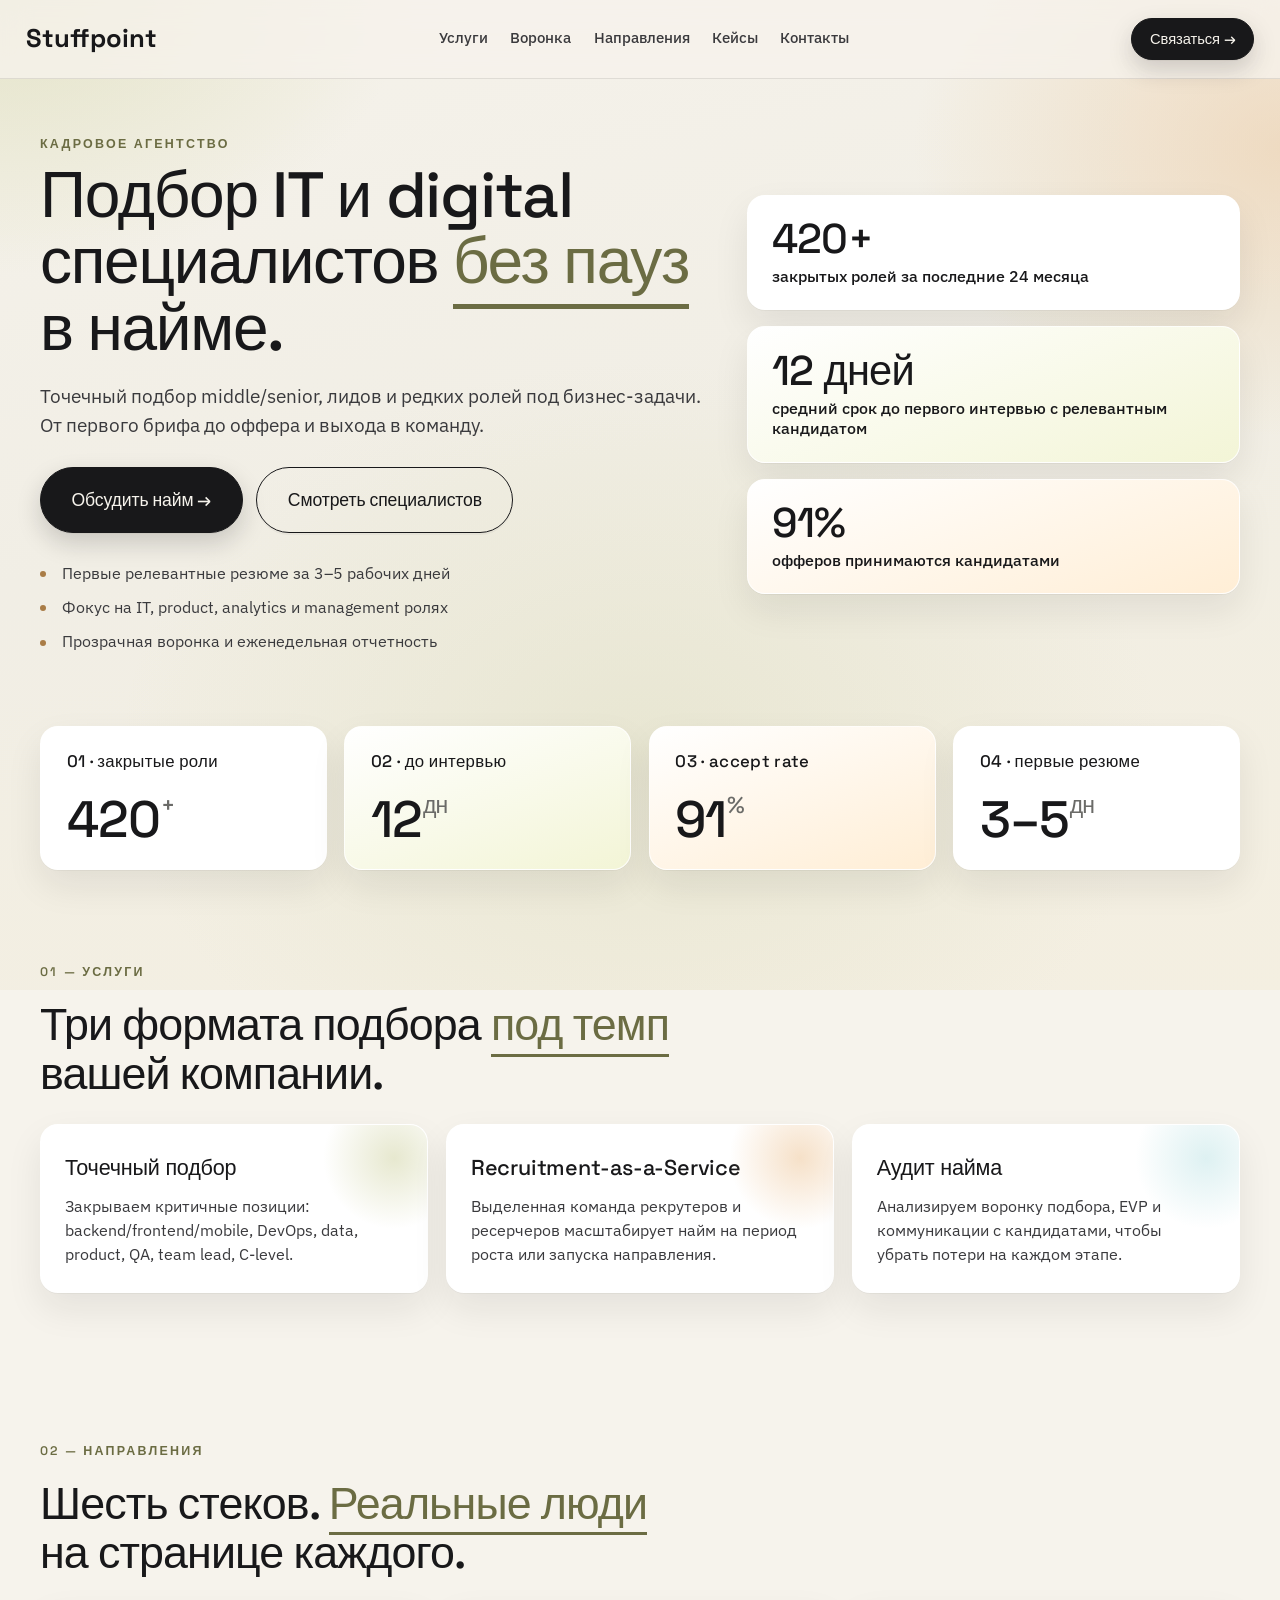
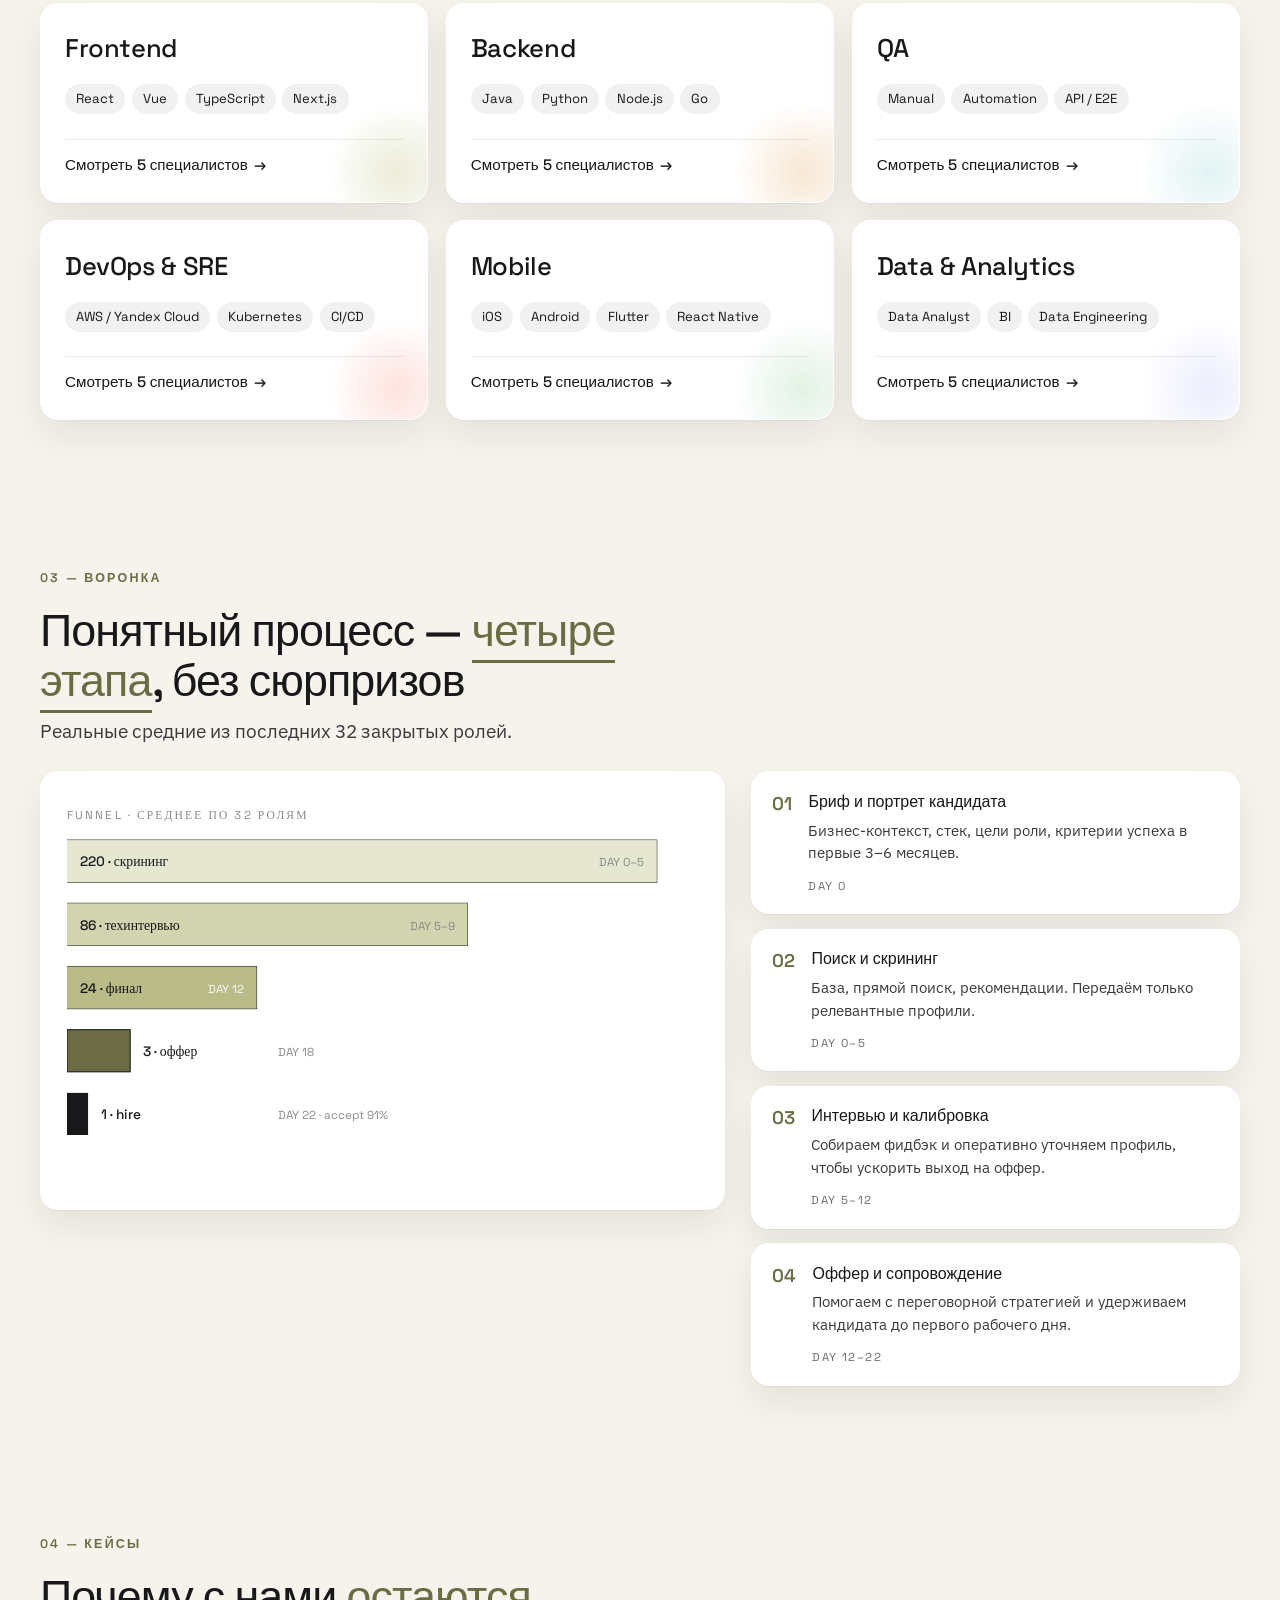
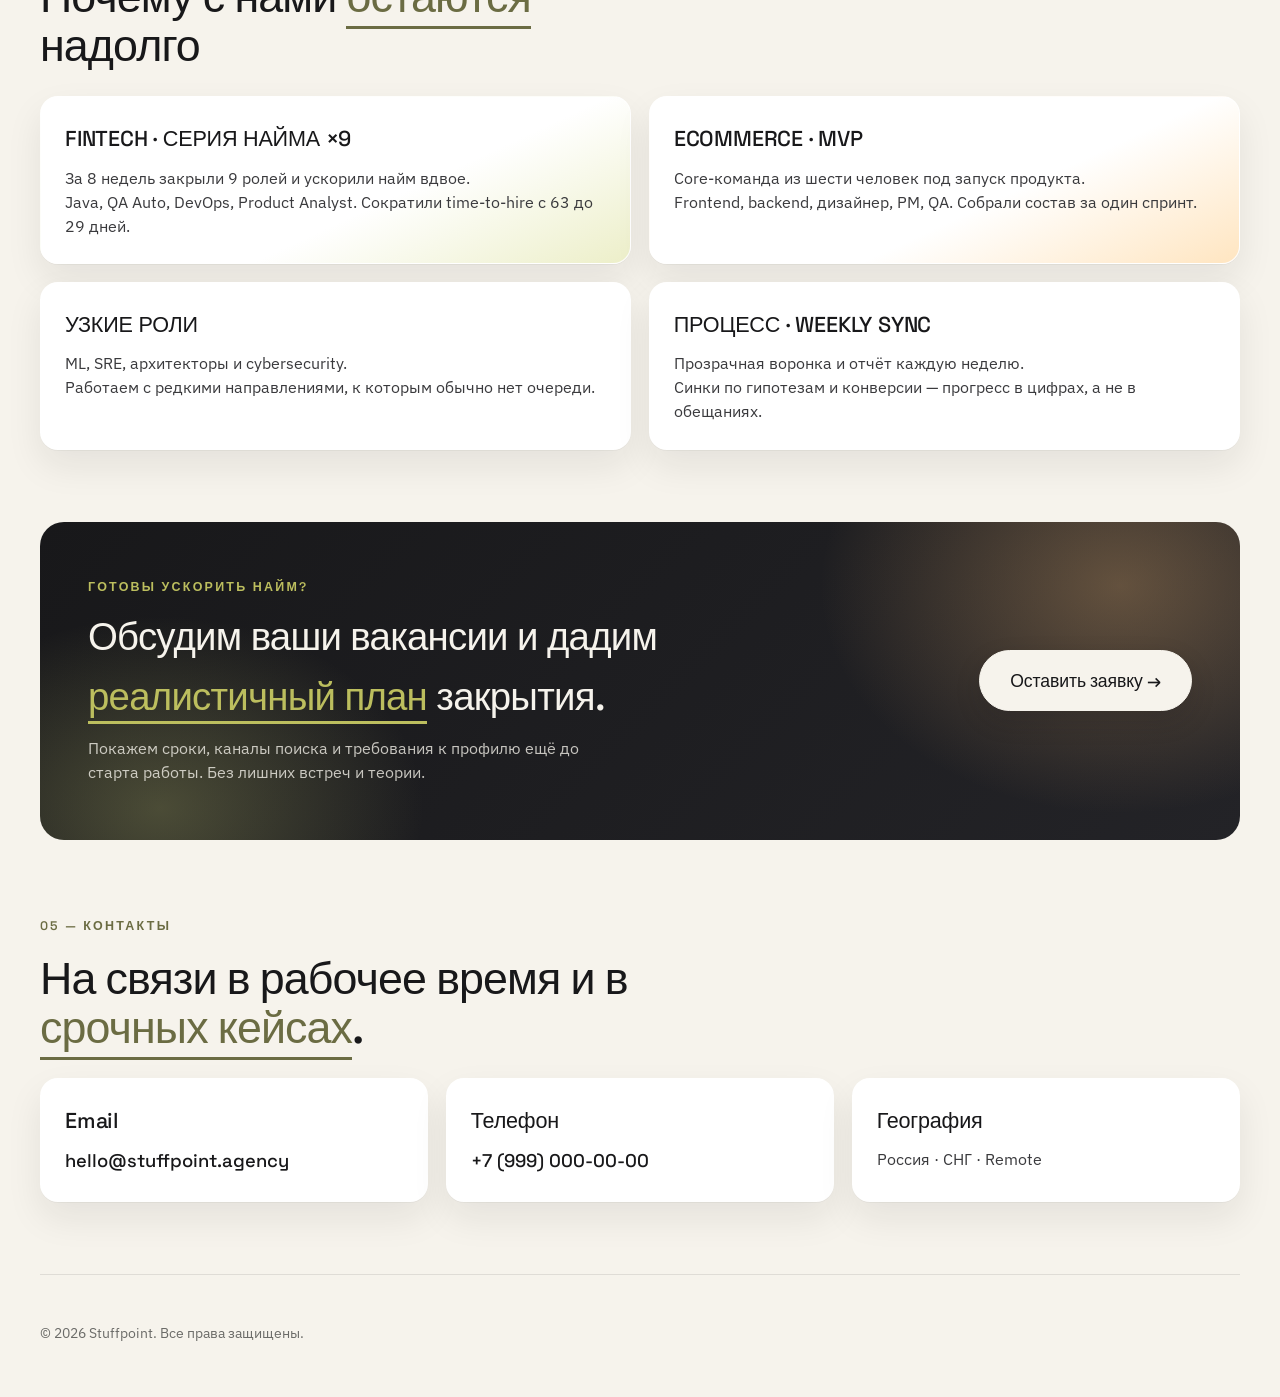
==== index.html @ 34258a46 "Enlarge topbar brand and remove section eyebrow subtitles" ====
<!doctype html>
<html lang="ru">
  <head>
    <meta charset="UTF-8" />
    <meta name="viewport" content="width=device-width, initial-scale=1" />
    <title>Stuffpoint — Подбор IT и digital специалистов без пауз в найме</title>
    <meta
      name="description"
      content="Stuffpoint помогает закрывать IT и digital вакансии без пауз: точечный подбор, recruitment-as-a-service и аудит найма."
    />
    <link rel="preconnect" href="https://fonts.googleapis.com" />
    <link rel="preconnect" href="https://fonts.gstatic.com" crossorigin />
    <link
      href="https://fonts.googleapis.com/css2?family=Space+Grotesk:wght@400;500;700&family=IBM+Plex+Sans:wght@400;500;600&display=swap"
      rel="stylesheet"
    />
    <link rel="stylesheet" href="landing.css" />
  </head>
  <body>
    <div class="bg-layer" aria-hidden="true"></div>

    <header class="topbar">
      <a class="brand" href="#hero">Stuffpoint</a>
      <nav class="topnav" aria-label="Основная навигация">
        <a href="#services">Услуги</a>
        <a href="#process">Воронка</a>
        <a href="#tracks">Направления</a>
        <a href="#proof">Кейсы</a>
        <a href="#contacts">Контакты</a>
      </nav>
      <button class="btn btn-small" type="button" data-open-modal>Связаться →</button>
    </header>

    <main>
      <section id="hero" class="hero section">
        <div class="hero-copy reveal">
          <p class="eyebrow">Кадровое агентство</p>
          <h1>Подбор IT и digital специалистов <span class="hl">без пауз</span> в найме.</h1>
          <p class="lead">
            Точечный подбор middle/senior, лидов и редких ролей под бизнес-задачи. От
            первого брифа до оффера и выхода в команду.
          </p>
          <div class="hero-actions">
            <button class="btn" type="button" data-open-modal>Обсудить найм →</button>
            <a class="btn btn-ghost" href="#tracks">Смотреть специалистов</a>
          </div>
          <ul class="hero-points" role="list">
            <li>Первые релевантные резюме за 3–5 рабочих дней</li>
            <li>Фокус на IT, product, analytics и management ролях</li>
            <li>Прозрачная воронка и еженедельная отчетность</li>
          </ul>
        </div>
        <div class="hero-metrics reveal">
          <article>
            <h2>420+</h2>
            <p>закрытых ролей за последние 24 месяца</p>
          </article>
          <article>
            <h2>12 дней</h2>
            <p>средний срок до первого интервью с релевантным кандидатом</p>
          </article>
          <article>
            <h2>91%</h2>
            <p>офферов принимаются кандидатами</p>
          </article>
        </div>
      </section>

      <section class="kpis">
        <div class="kpi-grid">
          <div class="kpi reveal">
            <span class="label">01 · закрытые роли</span>
            <span class="v">420<sup>+</sup></span>
          </div>
          <div class="kpi reveal">
            <span class="label">02 · до интервью</span>
            <span class="v">12<sup>дн</sup></span>
          </div>
          <div class="kpi reveal">
            <span class="label">03 · accept rate</span>
            <span class="v">91<sup>%</sup></span>
          </div>
          <div class="kpi reveal">
            <span class="label">04 · первые резюме</span>
            <span class="v">3–5<sup>дн</sup></span>
          </div>
        </div>
      </section>

      <section id="services" class="section">
        <div class="section-head reveal">
          <span class="id">01 — Услуги</span>
          <h2>Три формата подбора <span class="hl">под темп</span> вашей компании.</h2>
        </div>
        <div class="grid cards-3">
          <article class="card reveal">
            <h3>Точечный подбор</h3>
            <p>
              Закрываем критичные позиции: backend/frontend/mobile, DevOps, data, product, QA, team
              lead, C-level.
            </p>
          </article>
          <article class="card reveal">
            <h3>Recruitment-as-a-Service</h3>
            <p>
              Выделенная команда рекрутеров и ресерчеров масштабирует найм на период роста или запуска
              направления.
            </p>
          </article>
          <article class="card reveal">
            <h3>Аудит найма</h3>
            <p>
              Анализируем воронку подбора, EVP и коммуникации с кандидатами, чтобы убрать потери на
              каждом этапе.
            </p>
          </article>
        </div>
      </section>

      <section id="tracks" class="section">
        <div class="section-head reveal">
          <span class="id">02 — Направления</span>
          <h2>Шесть стеков. <span class="hl">Реальные люди</span> на странице каждого.</h2>
        </div>
        <div class="specialty-grid">
          <article class="specialty-card reveal">
            <h3>Frontend</h3>
            <ul>
              <li>React</li>
              <li>Vue</li>
              <li>TypeScript</li>
              <li>Next.js</li>
            </ul>
            <a href="specialists/frontend.html">Смотреть 5 специалистов</a>
          </article>
          <article class="specialty-card reveal">
            <h3>Backend</h3>
            <ul>
              <li>Java</li>
              <li>Python</li>
              <li>Node.js</li>
              <li>Go</li>
            </ul>
            <a href="specialists/backend.html">Смотреть 5 специалистов</a>
          </article>
          <article class="specialty-card reveal">
            <h3>QA</h3>
            <ul>
              <li>Manual</li>
              <li>Automation</li>
              <li>API / E2E</li>
            </ul>
            <a href="specialists/qa.html">Смотреть 5 специалистов</a>
          </article>
          <article class="specialty-card reveal">
            <h3>DevOps & SRE</h3>
            <ul>
              <li>AWS / Yandex Cloud</li>
              <li>Kubernetes</li>
              <li>CI/CD</li>
            </ul>
            <a href="specialists/devops.html">Смотреть 5 специалистов</a>
          </article>
          <article class="specialty-card reveal">
            <h3>Mobile</h3>
            <ul>
              <li>iOS</li>
              <li>Android</li>
              <li>Flutter</li>
              <li>React Native</li>
            </ul>
            <a href="specialists/mobile.html">Смотреть 5 специалистов</a>
          </article>
          <article class="specialty-card reveal">
            <h3>Data & Analytics</h3>
            <ul>
              <li>Data Analyst</li>
              <li>BI</li>
              <li>Data Engineering</li>
            </ul>
            <a href="specialists/analytics.html">Смотреть 5 специалистов</a>
          </article>
        </div>
      </section>

      <section id="process" class="section">
        <div class="section-head reveal">
          <span class="id">03 — Воронка</span>
          <h2>Понятный процесс — <span class="hl">четыре этапа</span>, без сюрпризов</h2>
          <p class="lead" style="margin-top:0.7rem;">Реальные средние из последних 32 закрытых ролей.</p>
        </div>

        <div class="funnel-block">
          <div class="funnel-svg-wrap">
            <svg viewBox="0 0 600 360" xmlns="http://www.w3.org/2000/svg" style="width:100%;height:auto;font-family:Space Grotesk;">
              <g>
                <rect x="0" y="40" width="560" height="40" fill="none" stroke="#18181a" stroke-width="1"/>
                <rect x="0" y="40" width="560" height="40" fill="oklch(0.92 0.03 110)"/>
                <text x="12" y="65" font-size="13" font-weight="500" fill="#18181a">220 · скрининг</text>
                <text x="548" y="65" font-size="11" text-anchor="end" fill="#8a8a87">DAY 0–5</text>

                <rect x="0" y="100" width="380" height="40" fill="none" stroke="#18181a" stroke-width="1"/>
                <rect x="0" y="100" width="380" height="40" fill="oklch(0.86 0.05 110)"/>
                <text x="12" y="125" font-size="13" font-weight="500" fill="#18181a">86 · техинтервью</text>
                <text x="368" y="125" font-size="11" text-anchor="end" fill="#8a8a87">DAY 5–9</text>

                <rect x="0" y="160" width="180" height="40" fill="none" stroke="#18181a" stroke-width="1"/>
                <rect x="0" y="160" width="180" height="40" fill="oklch(0.78 0.07 110)"/>
                <text x="12" y="185" font-size="13" font-weight="500" fill="#18181a">24 · финал</text>
                <text x="168" y="185" font-size="11" text-anchor="end" fill="#fafaf7">DAY 12</text>

                <rect x="0" y="220" width="60" height="40" fill="oklch(0.52 0.06 110)" stroke="#18181a" stroke-width="1"/>
                <text x="72" y="245" font-size="13" font-weight="500" fill="#18181a">3 · оффер</text>
                <text x="200" y="245" font-size="11" fill="#8a8a87">DAY 18</text>

                <rect x="0" y="280" width="20" height="40" fill="#18181a"/>
                <text x="32" y="305" font-size="13" font-weight="500" fill="#18181a">1 · hire</text>
                <text x="200" y="305" font-size="11" fill="#8a8a87">DAY 22 · accept 91%</text>
              </g>
              <text x="0" y="20" font-size="11" letter-spacing="2" fill="#8a8a87">FUNNEL · СРЕДНЕЕ ПО 32 РОЛЯМ</text>
            </svg>
          </div>

          <div class="funnel-side">
            <ol>
              <li>
                <span class="num">01</span>
                <div>
                  <h4>Бриф и портрет кандидата</h4>
                  <p>Бизнес-контекст, стек, цели роли, критерии успеха в первые 3–6 месяцев.</p>
                  <span class="day">Day 0</span>
                </div>
              </li>
              <li>
                <span class="num">02</span>
                <div>
                  <h4>Поиск и скрининг</h4>
                  <p>База, прямой поиск, рекомендации. Передаём только релевантные профили.</p>
                  <span class="day">Day 0–5</span>
                </div>
              </li>
              <li>
                <span class="num">03</span>
                <div>
                  <h4>Интервью и калибровка</h4>
                  <p>Собираем фидбэк и оперативно уточняем профиль, чтобы ускорить выход на оффер.</p>
                  <span class="day">Day 5–12</span>
                </div>
              </li>
              <li>
                <span class="num">04</span>
                <div>
                  <h4>Оффер и сопровождение</h4>
                  <p>Помогаем с переговорной стратегией и удерживаем кандидата до первого рабочего дня.</p>
                  <span class="day">Day 12–22</span>
                </div>
              </li>
            </ol>
          </div>
        </div>
      </section>

      <section id="proof" class="section">
        <div class="section-head reveal">
          <span class="id">04 — Кейсы</span>
          <h2>Почему с нами <span class="hl">остаются</span> надолго</h2>
        </div>
        <div class="grid cards-2">
          <article class="card card-accent reveal">
            <h3>FINTECH · СЕРИЯ НАЙМА ×9</h3>
            <p>
              За 8 недель закрыли 9 ролей и ускорили найм вдвое.
            </p>
            <p>Java, QA Auto, DevOps, Product Analyst. Сократили time-to-hire с 63 до 29 дней.</p>
          </article>
          <article class="card card-accent reveal">
            <h3>ECOMMERCE · MVP</h3>
            <p>
              Core-команда из шести человек под запуск продукта.
            </p>
            <p>Frontend, backend, дизайнер, PM, QA. Собрали состав за один спринт.</p>
          </article>
          <article class="card reveal">
            <h3>УЗКИЕ РОЛИ</h3>
            <p>ML, SRE, архитекторы и cybersecurity.</p>
            <p>Работаем с редкими направлениями, к которым обычно нет очереди.</p>
          </article>
          <article class="card reveal">
            <h3>ПРОЦЕСС · WEEKLY SYNC</h3>
            <p>Прозрачная воронка и отчёт каждую неделю.</p>
            <p>Синки по гипотезам и конверсии — прогресс в цифрах, а не в обещаниях.</p>
          </article>
        </div>
      </section>

      <section class="section section-cta reveal">
        <div>
          <p class="eyebrow">Готовы ускорить найм?</p>
          <h2>Обсудим ваши вакансии и дадим <span class="hl">реалистичный план</span> закрытия.</h2>
          <p>
            Покажем сроки, каналы поиска и требования к профилю ещё до старта работы. Без лишних встреч и
            теории.
          </p>
        </div>
        <button class="btn" type="button" data-open-modal>Оставить заявку →</button>
      </section>

      <section id="contacts" class="section contacts">
        <div class="section-head reveal">
          <span class="id">05 — Контакты</span>
          <h2>На связи в рабочее время и в <span class="hl">срочных кейсах</span>.</h2>
        </div>
        <div class="contacts-grid">
          <article class="card reveal">
            <h3>Email</h3>
            <a href="mailto:hello@stuffpoint.agency">hello@stuffpoint.agency</a>
          </article>
          <article class="card reveal">
            <h3>Телефон</h3>
            <a href="tel:+79990000000">+7 (999) 000-00-00</a>
          </article>
          <article class="card reveal">
            <h3>География</h3>
            <p>Россия · СНГ · Remote</p>
          </article>
        </div>
      </section>
    </main>

    <footer class="footer">
      <p>© <span id="year"></span> Stuffpoint. Все права защищены.</p>
    </footer>

    <div class="modal" id="contact-modal" aria-hidden="true" role="dialog" aria-labelledby="modal-title">
      <div class="modal-overlay" data-close-modal></div>
      <div class="modal-panel" role="document">
        <button class="modal-close" type="button" aria-label="Закрыть" data-close-modal>×</button>
        <h2 id="modal-title">Оставьте заявку</h2>
        <p>Ответим в течение одного рабочего дня.</p>

        <form class="contact-form" action="https://api.web3forms.com/submit" method="POST">
          <input type="hidden" name="access_key" value="YOUR_WEB3FORMS_ACCESS_KEY" />
          <input type="hidden" name="subject" value="Новая заявка с лендинга Stuffpoint" />
          <input type="checkbox" name="botcheck" class="hidden-field" tabindex="-1" autocomplete="off" />

          <label>
            Имя
            <input type="text" name="name" required placeholder="Как к вам обращаться" />
          </label>

          <label>
            Email
            <input type="email" name="email" required placeholder="name@company.com" />
          </label>

          <label>
            Компания
            <input type="text" name="company" placeholder="Название компании" />
          </label>

          <label>
            Сообщение
            <textarea name="message" rows="4" required placeholder="Каких специалистов ищете и в какие сроки?"></textarea>
          </label>

          <button class="btn" type="submit">Отправить заявку</button>
        </form>
      </div>
    </div>

    <script src="main.js"></script>
  </body>
</html>
---- landing.css ----
/* Stuffpoint Recruitment — Quiet Grid redesign
   Палитра: молочный фон, графит, акцент — приглушённый олив + янтарь.
   Дух: швейцарская сетка, мягкие пузатые карточки, плотные данные.
*/

:root {
  --bg: #f6f3ec;
  --bg-soft: #fffaf1;
  --panel: rgba(255, 255, 255, 0.92);
  --paper: #ffffff;
  --text: #18181a;
  --text-2: #3a3a3d;
  --muted: #6b6b68;
  --line: rgba(24, 24, 26, 0.10);
  --line-strong: #18181a;
  --brand: oklch(0.52 0.06 110);        /* приглушённый олив */
  --brand-dark: oklch(0.42 0.06 110);
  --accent: oklch(0.62 0.09 70);        /* тёплый янтарь */
  --accent-soft: oklch(0.94 0.03 110);
  --radius: 18px;
  --radius-lg: 24px;
  --shadow: 0 16px 36px rgba(24, 24, 26, 0.08), 0 1px 0 rgba(24, 24, 26, 0.04);
  --shadow-hover: 0 24px 48px rgba(24, 24, 26, 0.12), 0 1px 0 rgba(24, 24, 26, 0.04);
  --shadow-btn: 0 10px 24px rgba(24, 24, 26, 0.18), 0 1px 0 rgba(24, 24, 26, 0.04);
}

* { box-sizing: border-box; }
html, body { margin: 0; padding: 0; }

body {
  font-family: "IBM Plex Sans", "Segoe UI", sans-serif;
  color: var(--text);
  background: var(--bg);
  line-height: 1.55;
  font-size: 15.5px;
  -webkit-font-smoothing: antialiased;
}

/* ── фоновая текстура ──────────────── */
.bg-layer {
  position: fixed;
  inset: -10%;
  z-index: -1;
  pointer-events: none;
  background:
    radial-gradient(700px 500px at 8% 6%, oklch(0.86 0.06 110 / 0.55), transparent 60%),
    radial-gradient(620px 480px at 92% 22%, oklch(0.82 0.08 70 / 0.40), transparent 60%),
    radial-gradient(800px 600px at 50% 78%, oklch(0.86 0.05 110 / 0.32), transparent 65%),
    linear-gradient(168deg, #f6f3ec 0%, #f1eee5 50%, #f4efe2 100%);
  filter: saturate(1.05);
}

/* ── Topbar ────────────────────────── */
.topbar {
  position: sticky;
  top: 0;
  z-index: 20;
  display: flex;
  align-items: center;
  justify-content: space-between;
  gap: 1rem;
  padding: 1rem 1.25rem;
  background: color-mix(in oklab, var(--bg) 78%, transparent);
  backdrop-filter: blur(14px);
  border-bottom: 1px solid var(--line);
}

.brand {
  font-family: "Space Grotesk", sans-serif;
  font-size: clamp(1.25rem, 2.2vw, 1.6rem);
  font-weight: 700;
  letter-spacing: 0;
  color: var(--text);
  text-decoration: none;
}

.topnav { display: none; }
.topnav a {
  text-decoration: none;
  color: var(--text-2);
  font-weight: 500;
  font-size: 0.92rem;
  transition: color 0.2s ease;
}
.topnav a:hover { color: var(--brand); }

/* ── секции ────────────────────────── */
.section {
  width: min(1200px, calc(100% - 2rem));
  margin: 0 auto;
  padding: 4.5rem 0;
}

/* ── Hero ──────────────────────────── */
.hero {
  display: grid;
  gap: 2rem;
  padding-top: 3.5rem;
}

.hero-copy h1 {
  font-family: "Space Grotesk", sans-serif;
  font-size: clamp(2.2rem, 6vw, 4rem);
  line-height: 1.04;
  letter-spacing: -0.02em;
  margin: 0.5rem 0 1rem;
  max-width: 18ch;
  font-weight: 500;
}

.lead {
  font-size: clamp(1.05rem, 2vw, 1.2rem);
  color: var(--text-2);
  max-width: 62ch;
  text-wrap: pretty;
}

.eyebrow {
  margin: 0;
  font-family: "Space Grotesk", sans-serif;
  font-size: 0.78rem;
  text-transform: uppercase;
  letter-spacing: 0.18em;
  color: var(--brand);
  font-weight: 600;
}

.hero-actions {
  display: flex;
  flex-wrap: wrap;
  gap: 0.85rem;
  margin: 1.7rem 0;
}

/* ── Кнопки ─────────────────────────── */
.btn {
  appearance: none;
  border: 1px solid var(--text);
  border-radius: 999px;
  background: var(--text);
  color: var(--bg);
  font-family: "Space Grotesk", sans-serif;
  font-weight: 500;
  font-size: 1.1rem;
  letter-spacing: -0.005em;
  padding: 1.15rem 1.9rem;
  cursor: pointer;
  text-decoration: none;
  display: inline-flex;
  align-items: center;
  justify-content: center;
  gap: 0.6rem;
  box-shadow: var(--shadow-btn);
  transition: transform 0.2s ease, background 0.2s ease, color 0.2s ease, border-color 0.2s ease, box-shadow 0.2s ease;
}
.btn:hover {
  background: var(--brand);
  border-color: var(--brand);
  color: #fff;
  transform: translateY(-2px);
  box-shadow: 0 18px 36px rgba(24, 24, 26, 0.22);
}

.btn-small {
  padding: 0.7rem 1.1rem;
  font-size: 0.92rem;
}

.btn-ghost {
  background: transparent;
  border: 1px solid var(--text);
  color: var(--text);
  box-shadow: 0 2px 0 rgba(24, 24, 26, 0.04);
}
.btn-ghost:hover {
  background: var(--text);
  color: var(--bg);
  border-color: var(--text);
}

/* ── Hero списки и метрики ──────────── */
.hero-points {
  padding: 0;
  margin: 1rem 0 0;
  list-style: none;
  display: grid;
  gap: 0.6rem;
  color: var(--text-2);
  font-size: 1rem;
}
.hero-points li {
  position: relative;
  padding-left: 1.4rem;
}
.hero-points li::before {
  content: "";
  position: absolute;
  left: 0; top: 0.65em;
  width: 6px; height: 6px;
  background: var(--accent);
  border-radius: 50%;
}

.hero-metrics {
  display: grid;
  gap: 1rem;
}
.hero-metrics article {
  background: var(--paper);
  border: 1px solid rgba(255, 255, 255, 0.85);
  box-shadow: var(--shadow);
  border-radius: var(--radius);
  padding: 1.4rem 1.5rem;
  transition: transform 0.25s ease, box-shadow 0.25s ease;
}
.hero-metrics article:hover {
  transform: translateY(-2px);
  box-shadow: var(--shadow-hover);
}
.hero-metrics article:nth-child(2) { background: linear-gradient(160deg, var(--paper) 0%, oklch(0.96 0.04 110) 100%); }
.hero-metrics article:nth-child(3) { background: linear-gradient(160deg, var(--paper) 0%, oklch(0.96 0.04 70) 100%); }
.hero-metrics h2 {
  margin: 0 0 0.4rem;
  font-family: "Space Grotesk", sans-serif;
  font-size: clamp(1.9rem, 4.6vw, 2.6rem);
  font-weight: 500;
  letter-spacing: -0.02em;
  line-height: 1;
}
.hero-metrics p {
  margin: 0;
  color: var(--text);
  font-size: 1rem;
  font-weight: 500;
  line-height: 1.3;
}

/* ── KPI strip — пузатые тайлы под hero ── */
.kpis {
  width: min(1200px, calc(100% - 2rem));
  margin: 0 auto;
  padding-bottom: 1rem;
}
.kpi-grid {
  display: grid;
  grid-template-columns: 1fr;
  gap: 1.1rem;
}
.kpi {
  background: var(--paper);
  border: 1px solid rgba(255, 255, 255, 0.85);
  border-radius: var(--radius);
  box-shadow: var(--shadow);
  padding: 1.5rem 1.6rem;
  display: grid;
  align-content: space-between;
  gap: 1.2rem;
  min-height: 9rem;
  transition: transform 0.25s ease, box-shadow 0.25s ease;
}
.kpi:hover {
  transform: translateY(-2px);
  box-shadow: var(--shadow-hover);
}
.kpi:nth-child(2) { background: linear-gradient(160deg, var(--paper) 0%, oklch(0.96 0.04 110) 100%); }
.kpi:nth-child(3) { background: linear-gradient(160deg, var(--paper) 0%, oklch(0.96 0.04 70) 100%); }
.kpi .label {
  font-family: "Space Grotesk", sans-serif;
  font-size: 1.05rem;
  letter-spacing: 0.02em;
  color: var(--text);
  font-weight: 500;
  line-height: 1.25;
}
.kpi .v {
  font-family: "Space Grotesk", sans-serif;
  font-size: clamp(2.2rem, 4vw, 3.4rem);
  line-height: 1;
  font-weight: 500;
  letter-spacing: -0.02em;
}
.kpi .v sup {
  font-size: 0.45em;
  vertical-align: top;
  margin-left: 0.05em;
  color: var(--muted);
  font-weight: 500;
}

/* ── Funnel ─────────────────────────── */
.funnel-block {
  display: grid;
  gap: 1.6rem;
  margin-top: 1.6rem;
}
.funnel-svg-wrap {
  background: var(--paper);
  border: 1px solid rgba(255, 255, 255, 0.85);
  border-radius: var(--radius);
  box-shadow: var(--shadow);
  padding: 1.6rem;
}
.funnel-side ol {
  list-style: none;
  padding: 0;
  margin: 0;
  display: grid;
  gap: 0.9rem;
}
.funnel-side li {
  display: grid;
  grid-template-columns: auto 1fr;
  gap: 1rem;
  background: var(--paper);
  border: 1px solid rgba(255, 255, 255, 0.85);
  border-radius: var(--radius);
  box-shadow: var(--shadow);
  padding: 1.1rem 1.3rem;
}
.funnel-side .num {
  font-family: "Space Grotesk", sans-serif;
  color: var(--brand);
  font-weight: 600;
  font-size: 1.15rem;
}
.funnel-side h4 {
  margin: 0;
  font-family: "Space Grotesk", sans-serif;
  font-size: 1rem;
  font-weight: 500;
}
.funnel-side p {
  margin: 0.3rem 0 0.4rem;
  color: var(--text-2);
  font-size: 0.92rem;
}
.funnel-side .day {
  font-family: "Space Grotesk", sans-serif;
  font-size: 0.72rem;
  letter-spacing: 0.12em;
  text-transform: uppercase;
  color: var(--muted);
}

/* ── Section heading с нумерацией ───── */
.section-head .id {
  font-family: "Space Grotesk", sans-serif;
  font-size: 0.78rem;
  letter-spacing: 0.18em;
  text-transform: uppercase;
  color: var(--brand);
  font-weight: 600;
  display: inline-block;
  margin-bottom: 0.4rem;
}
.section-head h2 {
  font-family: "Space Grotesk", sans-serif;
  font-size: clamp(1.8rem, 4vw, 2.8rem);
  margin: 0.7rem 0 0;
  max-width: 22ch;
  font-weight: 500;
  letter-spacing: -0.02em;
  line-height: 1.1;
}

.hl {
  color: var(--brand);
  border-bottom: 0.085em solid currentColor;
  padding-bottom: 0.02em;
}

/* ── Карточки общие ─────────────────── */
.grid {
  display: grid;
  gap: 1.1rem;
  margin-top: 1.6rem;
}

.card {
  background: var(--paper);
  border: 1px solid rgba(255, 255, 255, 0.85);
  border-radius: var(--radius);
  box-shadow: var(--shadow);
  padding: 1.6rem 1.5rem;
  transition: transform 0.25s ease, box-shadow 0.25s ease;
  position: relative;
  overflow: hidden;
}
.card:hover {
  transform: translateY(-3px);
  box-shadow: var(--shadow-hover);
}
.card h3 {
  margin: 0 0 0.6rem;
  font-family: "Space Grotesk", sans-serif;
  font-size: 1.35rem;
  font-weight: 500;
  letter-spacing: -0.01em;
}
.card p, .card a {
  margin: 0;
  color: var(--text-2);
}

/* услуги — мягкое световое пятно */
#services .card::after {
  content: "";
  position: absolute;
  top: 0; right: 0;
  width: 110px; height: 110px;
  background: radial-gradient(circle at 70% 30%, oklch(0.86 0.06 110 / 0.55), transparent 65%);
  pointer-events: none;
}
#services .card:nth-child(2)::after { background: radial-gradient(circle at 70% 30%, oklch(0.84 0.08 70 / 0.50), transparent 65%); }
#services .card:nth-child(3)::after { background: radial-gradient(circle at 70% 30%, oklch(0.86 0.05 200 / 0.40), transparent 65%); }

.card-accent {
  background: linear-gradient(155deg, var(--paper) 60%, oklch(0.94 0.05 110) 100%);
}
.card-accent:nth-of-type(even) {
  background: linear-gradient(155deg, var(--paper) 60%, oklch(0.94 0.06 70) 100%);
}

/* ── Timeline (как работаем) ─────────── */
.timeline {
  list-style: none;
  padding: 0;
  margin: 1.6rem 0 0;
  display: grid;
  gap: 1rem;
}
.timeline li {
  display: grid;
  grid-template-columns: auto 1fr;
  gap: 1.2rem;
  padding: 1.4rem 1.5rem;
  border: 1px solid rgba(255, 255, 255, 0.85);
  border-radius: var(--radius);
  background: var(--paper);
  box-shadow: var(--shadow);
  transition: transform 0.25s ease, box-shadow 0.25s ease;
}
.timeline li:hover {
  transform: translateY(-2px);
  box-shadow: var(--shadow-hover);
}
.timeline span {
  font-family: "Space Grotesk", sans-serif;
  color: var(--brand);
  font-weight: 600;
  font-size: 1.4rem;
  letter-spacing: 0.02em;
}
.timeline h3 {
  margin: 0;
  font-family: "Space Grotesk", sans-serif;
  font-size: 1.15rem;
  font-weight: 500;
}
.timeline p {
  margin: 0.4rem 0 0;
  color: var(--text-2);
}

/* ── CTA блок ───────────────────────── */
.section-cta {
  display: grid;
  gap: 1.2rem;
  align-items: center;
  background: linear-gradient(135deg, #18181a 0%, #232327 100%);
  color: var(--bg);
  border-radius: var(--radius-lg);
  padding: 2.5rem 2rem;
  position: relative;
  overflow: hidden;
}
.section-cta::before {
  content: "";
  position: absolute;
  inset: 0;
  background:
    radial-gradient(500px 380px at 90% 20%, oklch(0.78 0.10 70 / 0.35), transparent 60%),
    radial-gradient(440px 320px at 10% 90%, oklch(0.78 0.10 110 / 0.30), transparent 60%);
  pointer-events: none;
}
.section-cta > * { position: relative; z-index: 1; }
.section-cta h2 {
  margin: 0.6rem 0;
  font-family: "Space Grotesk", sans-serif;
  font-size: clamp(1.6rem, 3.4vw, 2.4rem);
  font-weight: 500;
  letter-spacing: -0.02em;
  max-width: 24ch;
}
.section-cta p {
  margin: 0;
  color: rgba(246, 243, 236, 0.78);
  max-width: 50ch;
}
.section-cta .eyebrow {
  color: oklch(0.78 0.12 110);
}
.section-cta .hl {
  color: oklch(0.78 0.12 110);
}
.section-cta .btn {
  background: var(--bg);
  color: var(--text);
  border-color: var(--bg);
}
.section-cta .btn:hover {
  background: var(--accent);
  border-color: var(--accent);
  color: #fff;
}

/* ── Направления (specialty) ────────── */
.specialty-grid {
  margin-top: 1.6rem;
  display: grid;
  gap: 1.1rem;
}
.specialty-card {
  background: var(--paper);
  border-radius: var(--radius);
  border: 1px solid rgba(255, 255, 255, 0.85);
  box-shadow: var(--shadow);
  padding: 1.6rem 1.5rem;
  display: grid;
  gap: 0.75rem;
  position: relative;
  overflow: hidden;
  transition: transform 0.25s ease, box-shadow 0.25s ease;
}
.specialty-card::after {
  content: "";
  position: absolute;
  bottom: -40px; right: -40px;
  width: 140px; height: 140px;
  background: radial-gradient(circle at center, oklch(0.86 0.06 110 / 0.45), transparent 70%);
  pointer-events: none;
  transition: transform 0.4s ease;
}
.specialty-card:nth-child(2)::after { background: radial-gradient(circle at center, oklch(0.84 0.08 70 / 0.40), transparent 70%); }
.specialty-card:nth-child(3)::after { background: radial-gradient(circle at center, oklch(0.86 0.05 200 / 0.35), transparent 70%); }
.specialty-card:nth-child(4)::after { background: radial-gradient(circle at center, oklch(0.84 0.08 30 / 0.40), transparent 70%); }
.specialty-card:nth-child(5)::after { background: radial-gradient(circle at center, oklch(0.86 0.06 150 / 0.40), transparent 70%); }
.specialty-card:nth-child(6)::after { background: radial-gradient(circle at center, oklch(0.86 0.06 280 / 0.35), transparent 70%); }
.specialty-card:hover {
  transform: translateY(-3px);
  box-shadow: var(--shadow-hover);
}
.specialty-card:hover::after { transform: scale(1.4); }
.specialty-card h3 {
  margin: 0;
  font-family: "Space Grotesk", sans-serif;
  font-size: 1.6rem;
  font-weight: 500;
  letter-spacing: -0.015em;
  position: relative;
  z-index: 1;
}
.specialty-card ul {
  margin: 0.2rem 0 0.4rem;
  padding: 0;
  list-style: none;
  display: flex;
  flex-wrap: wrap;
  gap: 0.4rem;
  position: relative;
  z-index: 1;
}
.specialty-card ul li {
  font-family: "Space Grotesk", sans-serif;
  font-size: 0.82rem;
  padding: 0.3rem 0.7rem;
  border-radius: 999px;
  background: rgba(24, 24, 26, 0.06);
  color: var(--text);
}
.specialty-card a {
  font-family: "Space Grotesk", sans-serif;
  color: var(--text);
  font-weight: 500;
  text-decoration: none;
  font-size: 0.95rem;
  border-top: 1px solid var(--line);
  padding-top: 0.8rem;
  margin-top: 0.4rem;
  display: inline-flex;
  align-items: center;
  gap: 0.4rem;
  position: relative;
  z-index: 1;
  transition: color 0.2s ease, gap 0.2s ease;
}
.specialty-card a::after {
  content: "→";
  transition: transform 0.2s ease;
}
.specialty-card a:hover {
  color: var(--brand);
}
.specialty-card a:hover::after {
  transform: translateX(4px);
}

/* ── Страница специалистов ──────────── */
.specialist-page {
  padding-top: 2rem;
}
.back-link {
  font-family: "Space Grotesk", sans-serif;
  color: var(--text);
  text-decoration: none;
  font-weight: 500;
  font-size: 0.9rem;
  display: inline-flex;
  align-items: center;
  gap: 0.4rem;
  opacity: 0.7;
  transition: opacity 0.2s ease;
}
.back-link:hover { opacity: 1; color: var(--brand); }

.page-intro h1 {
  margin: 0.7rem 0 0.6rem;
  font-size: clamp(2rem, 5vw, 3.2rem);
  line-height: 1.06;
  font-family: "Space Grotesk", sans-serif;
  font-weight: 500;
  letter-spacing: -0.02em;
  max-width: 20ch;
}

.specialists-layout {
  margin-top: 2rem;
  display: grid;
  gap: 1.1rem;
}
.profile-card {
  background: var(--paper);
  border: 1px solid rgba(255, 255, 255, 0.85);
  border-radius: var(--radius);
  box-shadow: var(--shadow);
  padding: 1.6rem 1.6rem;
  transition: transform 0.25s ease, box-shadow 0.25s ease;
}
.profile-card:hover {
  transform: translateY(-3px);
  box-shadow: var(--shadow-hover);
}
.profile-card h2 {
  margin: 0;
  font-size: 1.35rem;
  font-family: "Space Grotesk", sans-serif;
  font-weight: 500;
  letter-spacing: -0.01em;
}
.profile-card .meta {
  color: var(--brand);
  font-family: "Space Grotesk", sans-serif;
  font-size: 0.82rem;
  letter-spacing: 0.06em;
  text-transform: uppercase;
  font-weight: 600;
  margin: 0.5rem 0 0.85rem;
}
.profile-card p {
  margin: 0.6rem 0 0;
  color: var(--text-2);
  text-wrap: pretty;
}

.chip-list {
  list-style: none;
  margin: 0.5rem 0 0.8rem;
  padding: 0;
  display: flex;
  flex-wrap: wrap;
  gap: 0.45rem;
}
.chip-list li {
  font-family: "Space Grotesk", sans-serif;
  padding: 0.35rem 0.75rem;
  border-radius: 999px;
  background: rgba(24, 24, 26, 0.06);
  border: 1px solid rgba(24, 24, 26, 0.08);
  color: var(--text);
  font-size: 0.82rem;
  font-weight: 500;
}

/* ── Контакты ──────────────────────── */
.contacts-grid {
  display: grid;
  gap: 1.1rem;
  margin-top: 1.6rem;
}
.contacts-grid .card a {
  color: var(--text);
  font-family: "Space Grotesk", sans-serif;
  font-size: 1.15rem;
  font-weight: 500;
  text-decoration: none;
  transition: color 0.2s ease;
}
.contacts-grid .card a:hover { color: var(--brand); }

/* ── Footer ────────────────────────── */
.footer {
  width: min(1200px, calc(100% - 2rem));
  margin: 0 auto;
  padding: 2rem 0 2.4rem;
  color: var(--muted);
  border-top: 1px solid var(--line);
  font-size: 0.9rem;
}

/* ── Modal ─────────────────────────── */
.modal {
  position: fixed;
  inset: 0;
  display: none;
  z-index: 100;
}
.modal.is-open { display: block; }
.modal-overlay {
  position: absolute;
  inset: 0;
  background: rgba(11, 16, 30, 0.55);
  backdrop-filter: blur(2px);
}
.modal-panel {
  position: relative;
  width: min(560px, calc(100% - 1.4rem));
  margin: 6vh auto 0;
  background: #fff;
  border-radius: var(--radius-lg);
  padding: 1.8rem;
  box-shadow: 0 30px 80px rgba(5, 10, 25, 0.35);
}
.modal-panel h2 {
  margin: 0;
  font-family: "Space Grotesk", sans-serif;
  font-size: 1.6rem;
  font-weight: 500;
  letter-spacing: -0.015em;
}
.modal-panel p {
  margin: 0.5rem 0 1.2rem;
  color: var(--text-2);
}
.modal-close {
  position: absolute;
  top: 0.8rem;
  right: 0.95rem;
  border: 0;
  background: transparent;
  font-size: 1.7rem;
  line-height: 1;
  cursor: pointer;
  color: var(--muted);
}

.contact-form { display: grid; gap: 0.9rem; }
.contact-form label {
  display: grid;
  gap: 0.4rem;
  font-size: 0.92rem;
  color: var(--text-2);
  font-weight: 500;
}
.contact-form input,
.contact-form textarea {
  width: 100%;
  border-radius: 12px;
  border: 1px solid rgba(24, 24, 26, 0.16);
  padding: 0.85rem 0.95rem;
  font: inherit;
  background: #fafaf7;
  transition: border-color 0.2s ease, background 0.2s ease;
}
.contact-form input:focus,
.contact-form textarea:focus {
  border-color: var(--brand);
  background: #fff;
  outline: 2px solid oklch(0.78 0.10 110 / 0.25);
  outline-offset: 1px;
}
.hidden-field {
  position: absolute;
  opacity: 0;
  pointer-events: none;
}

/* ── Reveal анимация ────────────────── */
.reveal {
  opacity: 0;
  transform: translateY(18px);
  animation: rise 0.7s ease forwards;
}
.reveal:nth-child(2) { animation-delay: 0.08s; }
.reveal:nth-child(3) { animation-delay: 0.16s; }
.reveal:nth-child(4) { animation-delay: 0.24s; }
.reveal:nth-child(5) { animation-delay: 0.32s; }
.reveal:nth-child(6) { animation-delay: 0.40s; }

@keyframes rise {
  to { opacity: 1; transform: translateY(0); }
}

/* ── Респонсив ─────────────────────── */
@media (min-width: 760px) {
  .topbar { padding: 1.1rem 1.6rem; }
  .topnav {
    display: flex;
    align-items: center;
    gap: 1.4rem;
  }
  .hero {
    grid-template-columns: 1.15fr 0.85fr;
    align-items: center;
    gap: 2.5rem;
  }
  .cards-3 { grid-template-columns: repeat(3, minmax(0, 1fr)); }
  .cards-2 { grid-template-columns: repeat(2, minmax(0, 1fr)); }
  .specialty-grid { grid-template-columns: repeat(3, minmax(0, 1fr)); }
  .specialists-layout { grid-template-columns: repeat(2, minmax(0, 1fr)); }
  .contacts-grid { grid-template-columns: repeat(3, minmax(0, 1fr)); }
  .kpi-grid { grid-template-columns: repeat(4, minmax(0, 1fr)); }
  .funnel-block { grid-template-columns: 1.4fr 1fr; align-items: start; }
  .section-cta {
    grid-template-columns: 1fr auto;
    padding: 3.5rem 3rem;
  }
  .modal-panel { padding: 2.2rem; }
}

@media (prefers-reduced-motion: reduce) {
  *, *::before, *::after {
    animation: none !important;
    transition: none !important;
  }
}
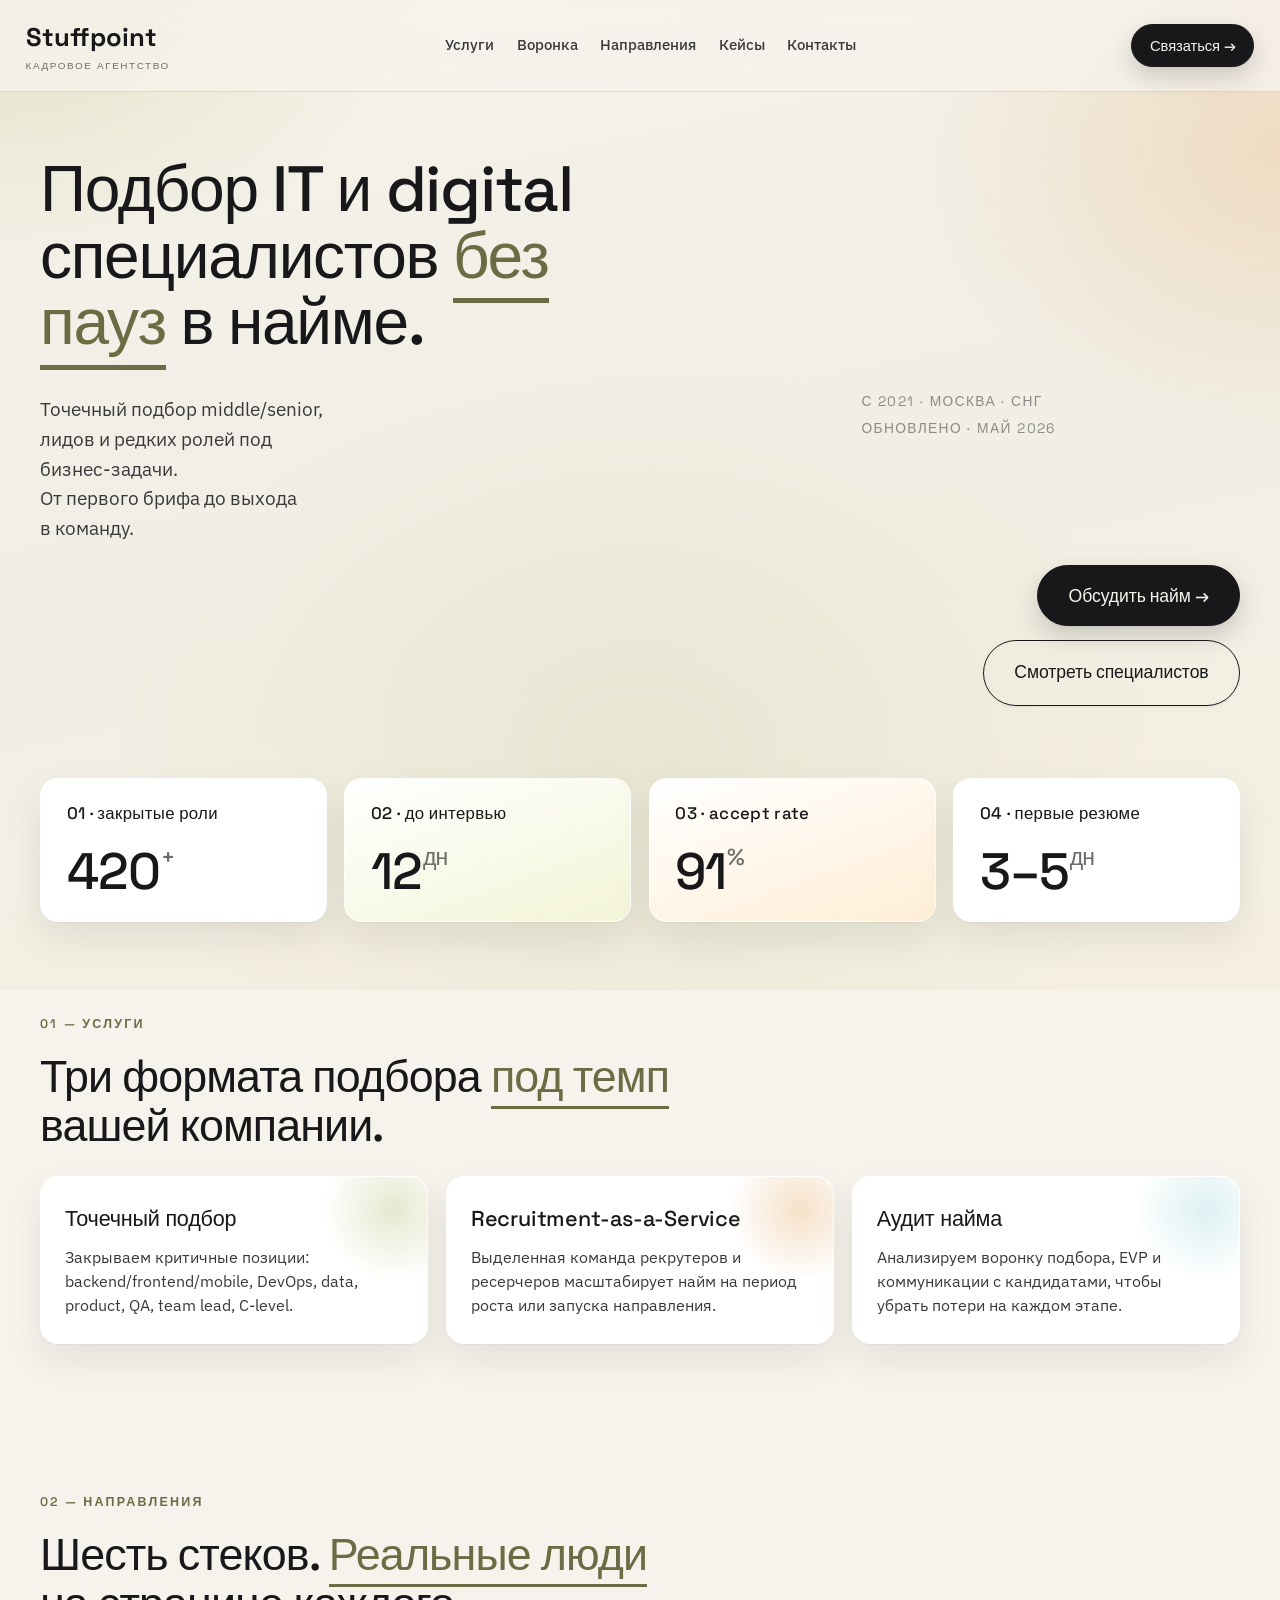
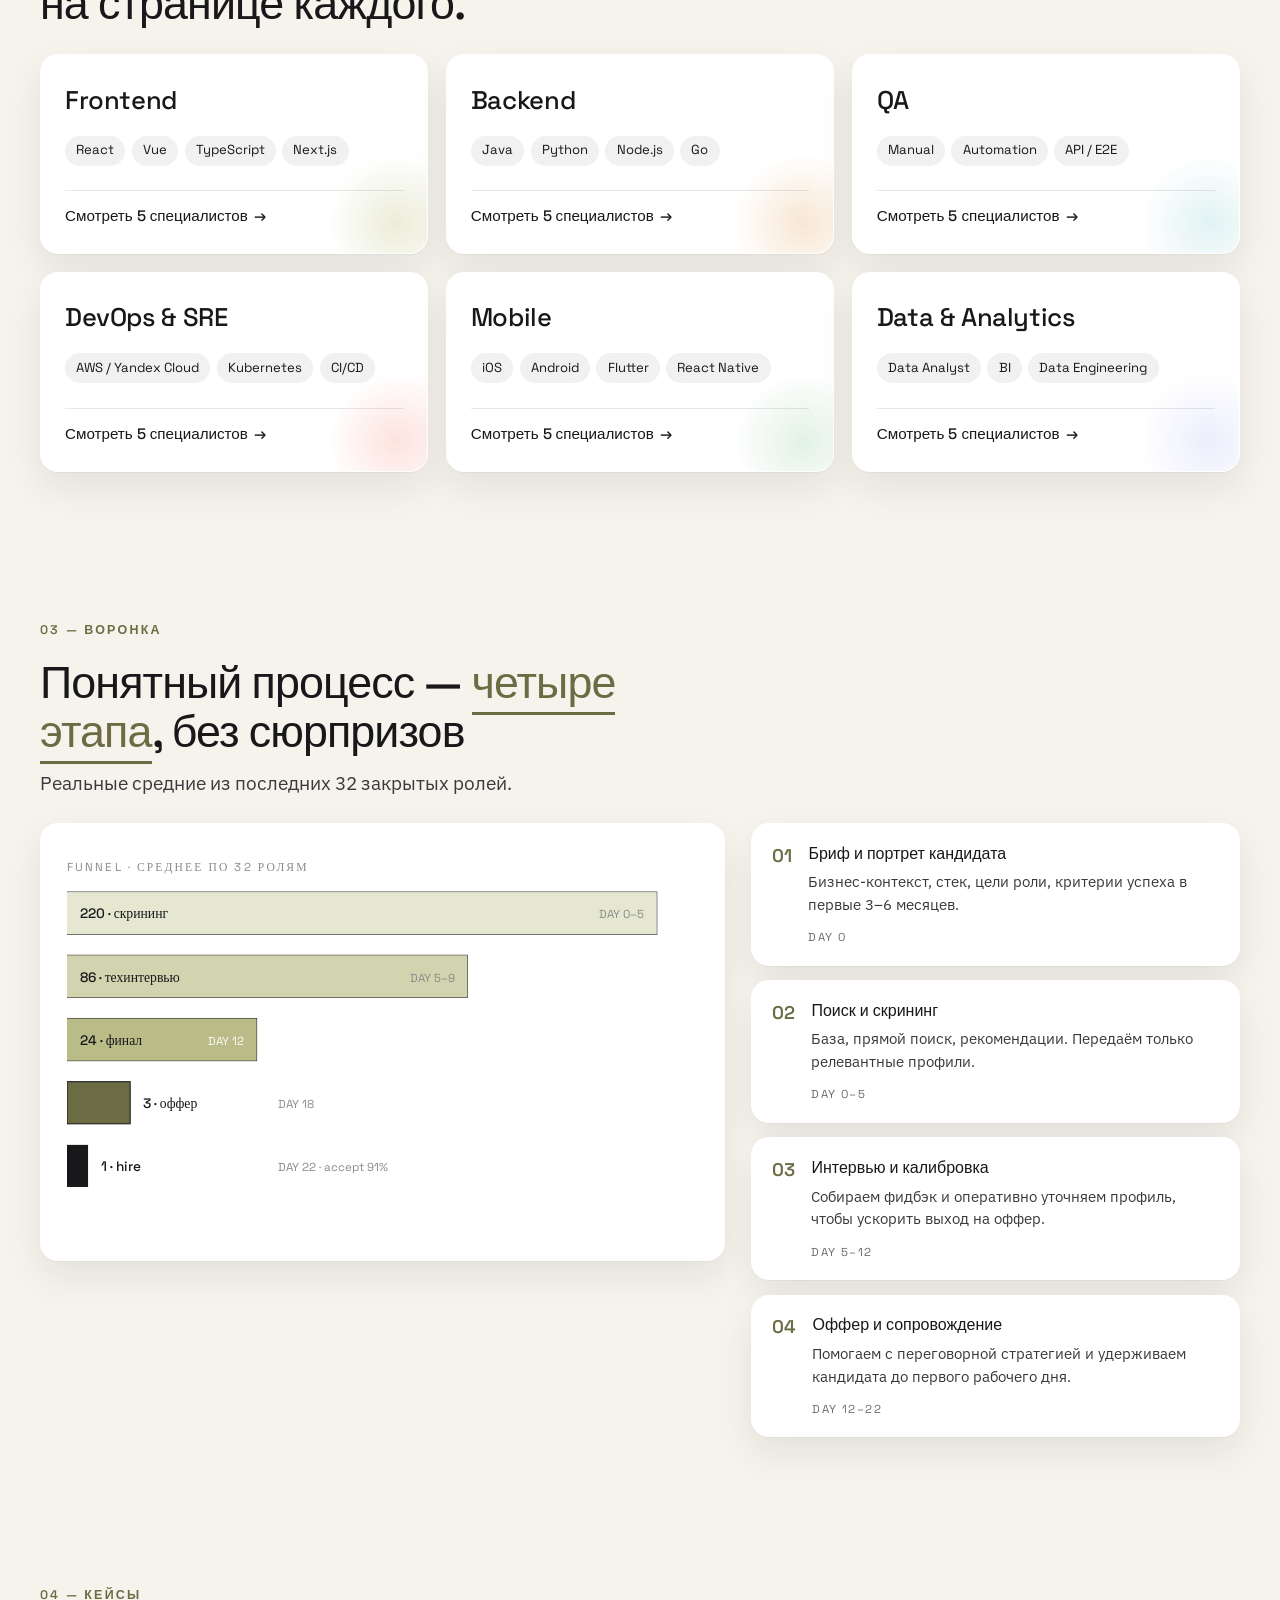
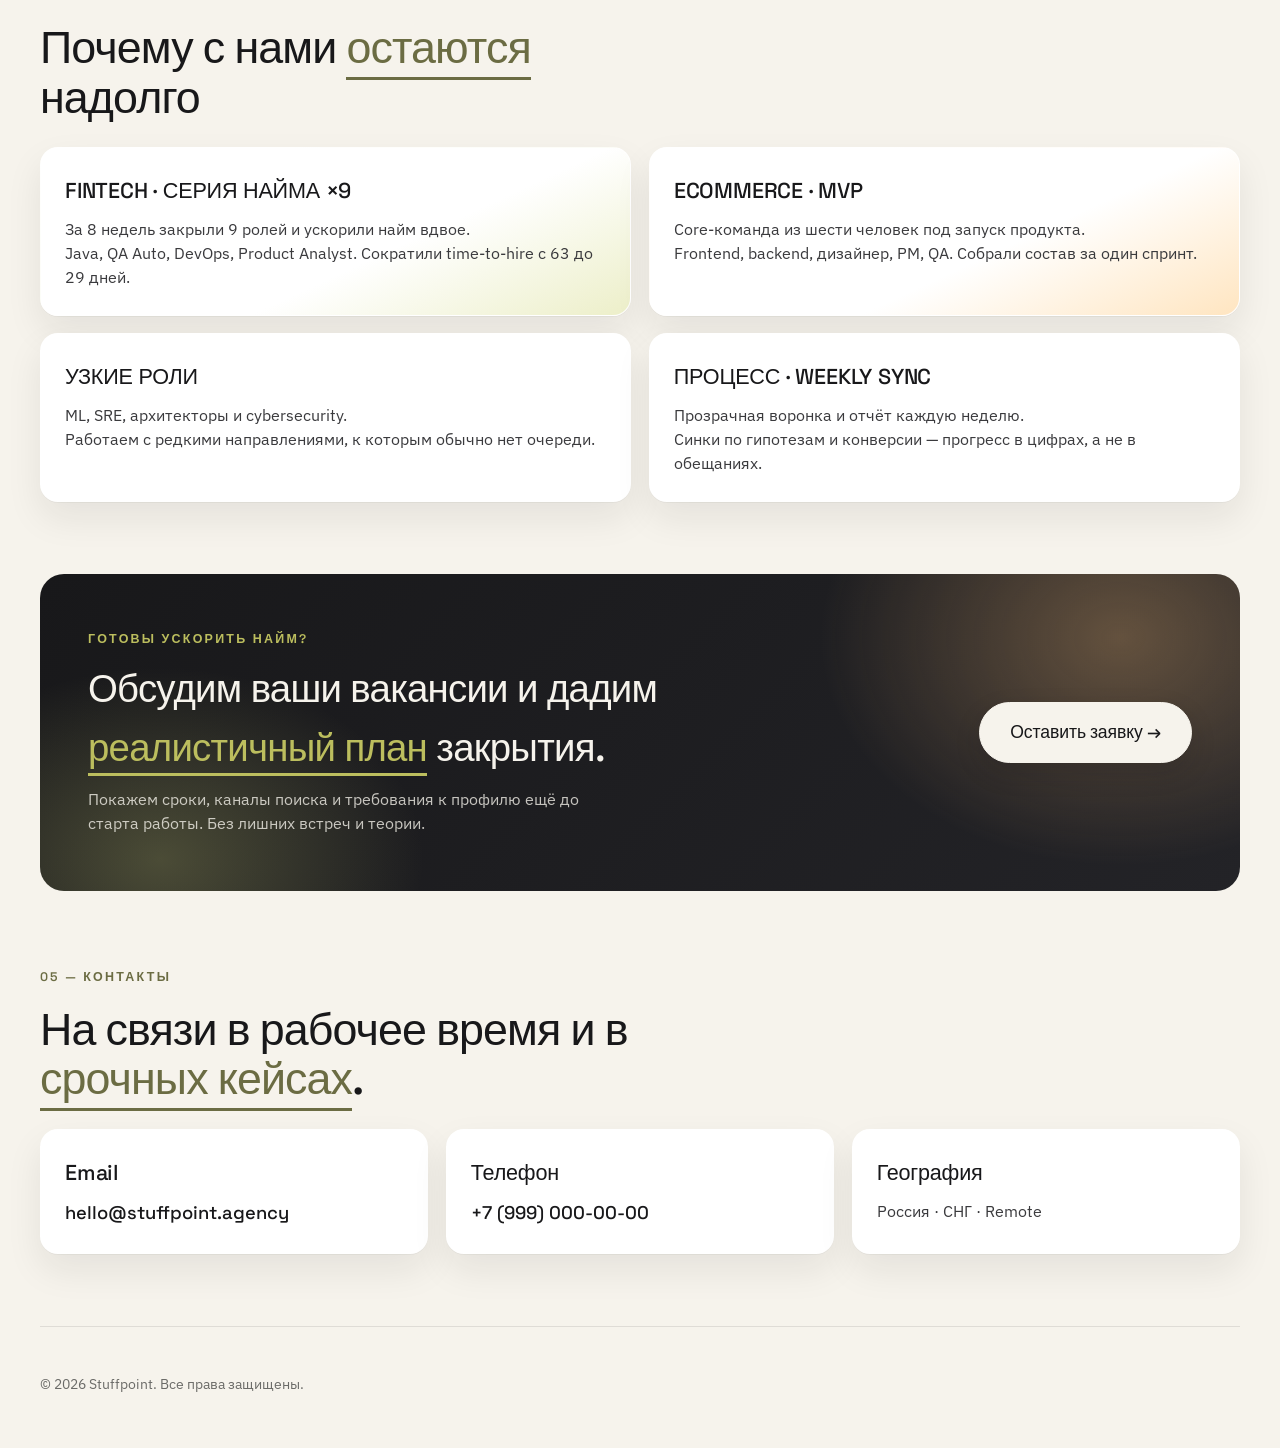
==== commit f440ef66: "Restructure hero and move agency label into topbar" ====
--- a/index.html
+++ b/index.html
@@ -20,7 +20,10 @@
     <div class="bg-layer" aria-hidden="true"></div>
 
     <header class="topbar">
-      <a class="brand" href="#hero">Stuffpoint</a>
+      <a class="brand" href="#hero">
+        <span class="brand-main">Stuffpoint</span>
+        <span class="brand-sub">Кадровое агентство</span>
+      </a>
       <nav class="topnav" aria-label="Основная навигация">
         <a href="#services">Услуги</a>
         <a href="#process">Воронка</a>
@@ -34,35 +37,16 @@
     <main>
       <section id="hero" class="hero section">
         <div class="hero-copy reveal">
-          <p class="eyebrow">Кадровое агентство</p>
           <h1>Подбор IT и digital специалистов <span class="hl">без пауз</span> в найме.</h1>
-          <p class="lead">
-            Точечный подбор middle/senior, лидов и редких ролей под бизнес-задачи. От
-            первого брифа до оффера и выхода в команду.
-          </p>
+          <div class="hero-meta">
+            <div>с 2021 · Москва · СНГ</div>
+            <div>обновлено · май 2026</div>
+          </div>
+          <p class="lead hero-lede">Точечный подбор middle/senior, лидов и редких ролей под бизнес-задачи.<br>От первого брифа до выхода в команду.</p>
           <div class="hero-actions">
             <button class="btn" type="button" data-open-modal>Обсудить найм →</button>
             <a class="btn btn-ghost" href="#tracks">Смотреть специалистов</a>
           </div>
-          <ul class="hero-points" role="list">
-            <li>Первые релевантные резюме за 3–5 рабочих дней</li>
-            <li>Фокус на IT, product, analytics и management ролях</li>
-            <li>Прозрачная воронка и еженедельная отчетность</li>
-          </ul>
-        </div>
-        <div class="hero-metrics reveal">
-          <article>
-            <h2>420+</h2>
-            <p>закрытых ролей за последние 24 месяца</p>
-          </article>
-          <article>
-            <h2>12 дней</h2>
-            <p>средний срок до первого интервью с релевантным кандидатом</p>
-          </article>
-          <article>
-            <h2>91%</h2>
-            <p>офферов принимаются кандидатами</p>
-          </article>
         </div>
       </section>
 
--- a/landing.css
+++ b/landing.css
@@ -66,12 +66,23 @@
 }
 
 .brand {
+  display: flex;
+  flex-direction: column;
+  gap: 0.06rem;
   font-family: "Space Grotesk", sans-serif;
   font-size: clamp(1.25rem, 2.2vw, 1.6rem);
   font-weight: 700;
   letter-spacing: 0;
   color: var(--text);
   text-decoration: none;
+}
+
+.brand-sub {
+  font-size: 0.62rem;
+  letter-spacing: 0.16em;
+  text-transform: uppercase;
+  color: var(--muted);
+  font-weight: 500;
 }
 
 .topnav { display: none; }
@@ -93,9 +104,13 @@
 
 /* ── Hero ──────────────────────────── */
 .hero {
-  display: grid;
-  gap: 2rem;
+  display: block;
   padding-top: 3.5rem;
+}
+
+.hero-copy {
+  display: grid;
+  gap: 1rem;
 }
 
 .hero-copy h1 {
@@ -129,7 +144,22 @@
   display: flex;
   flex-wrap: wrap;
   gap: 0.85rem;
-  margin: 1.7rem 0;
+  margin: 0.8rem 0 0;
+}
+
+.hero-meta {
+  display: grid;
+  gap: 0.35rem;
+  font-family: "Space Grotesk", sans-serif;
+  text-transform: uppercase;
+  letter-spacing: 0.1em;
+  color: #8a8a87;
+  font-size: 0.86rem;
+}
+
+.hero-lede {
+  margin: 0.2rem 0 0;
+  max-width: 30ch;
 }
 
 /* ── Кнопки ─────────────────────────── */
@@ -818,10 +848,19 @@
     align-items: center;
     gap: 1.4rem;
   }
-  .hero {
-    grid-template-columns: 1.15fr 0.85fr;
-    align-items: center;
-    gap: 2.5rem;
+  .hero-copy {
+    grid-template-columns: minmax(0, 1.35fr) minmax(280px, 0.65fr);
+    align-items: end;
+    gap: 1.2rem 2.2rem;
+  }
+  .hero-copy h1 { grid-column: 1 / span 2; max-width: 13ch; }
+  .hero-copy .hero-meta { grid-column: 2; grid-row: 2; align-self: start; }
+  .hero-copy .hero-lede { grid-column: 1; grid-row: 2; }
+  .hero-copy .hero-actions {
+    grid-column: 2;
+    grid-row: 3;
+    justify-content: flex-end;
+    margin-top: 0.2rem;
   }
   .cards-3 { grid-template-columns: repeat(3, minmax(0, 1fr)); }
   .cards-2 { grid-template-columns: repeat(2, minmax(0, 1fr)); }
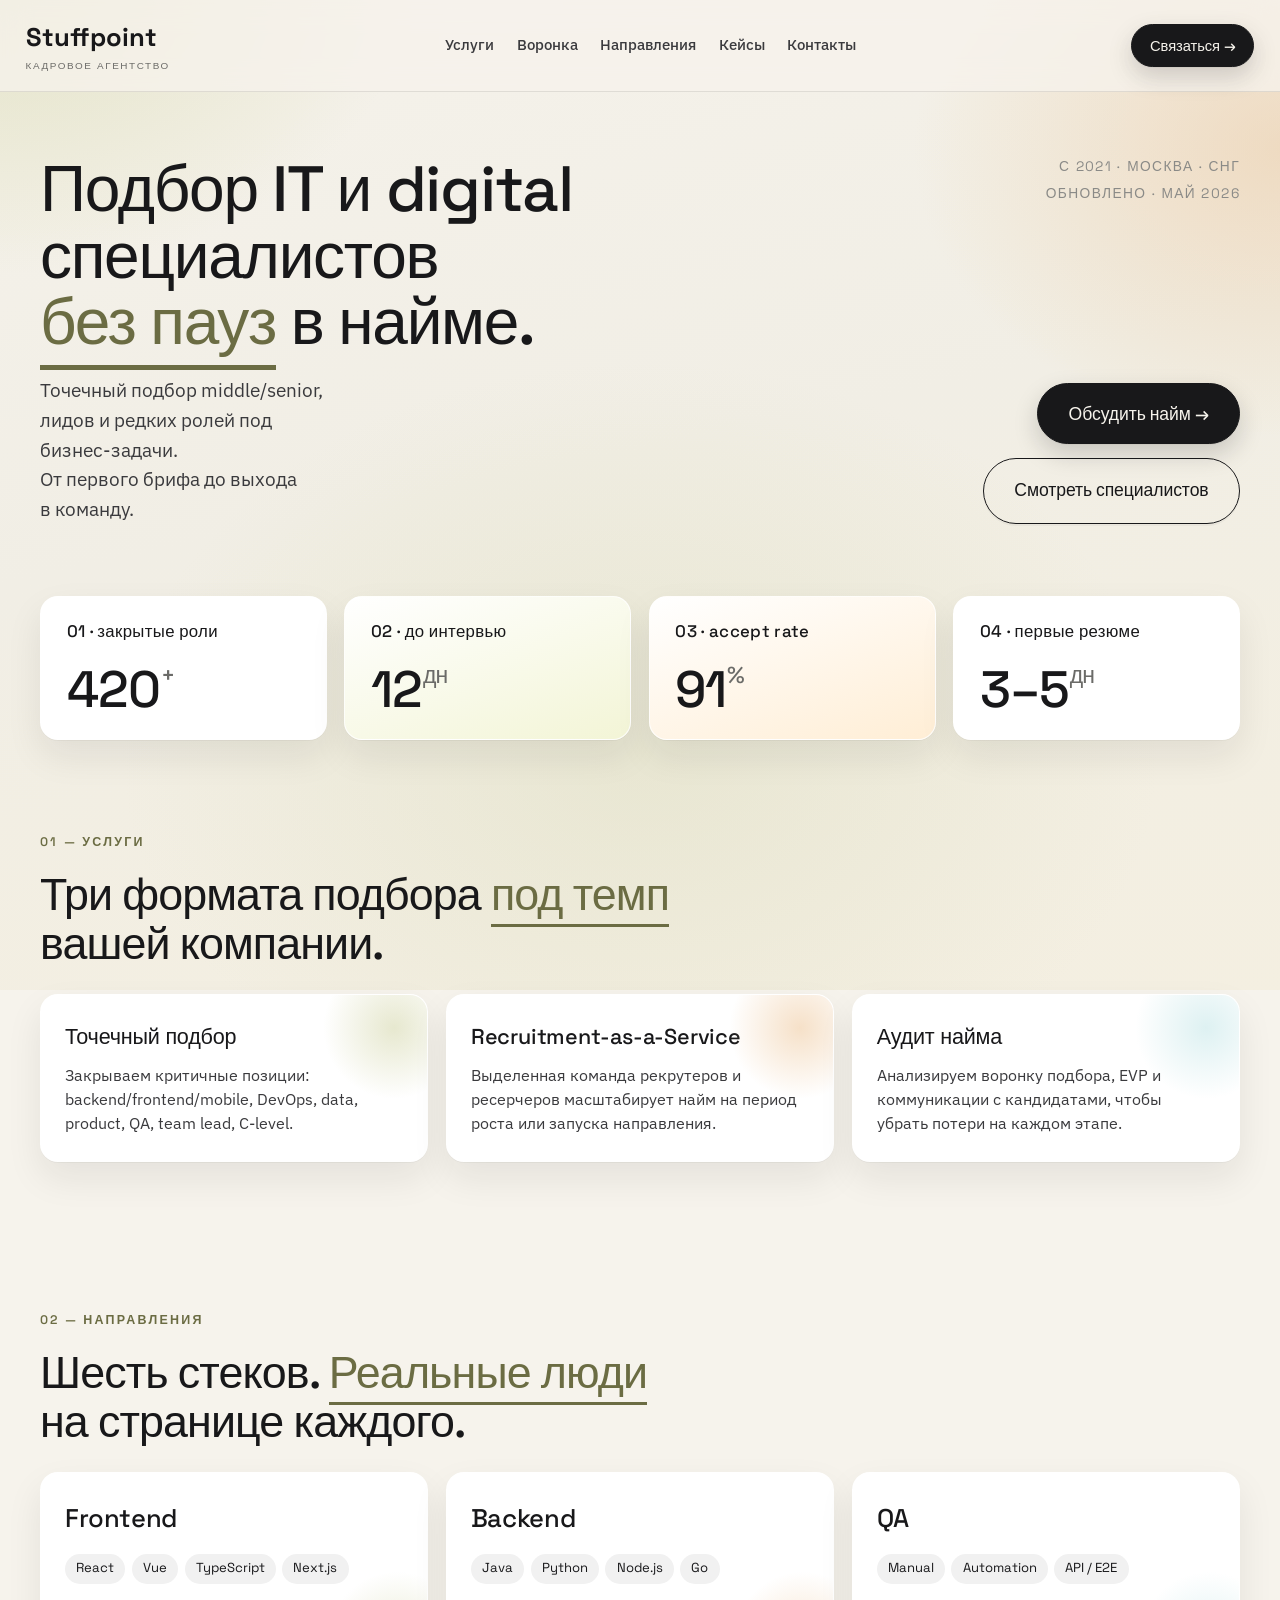
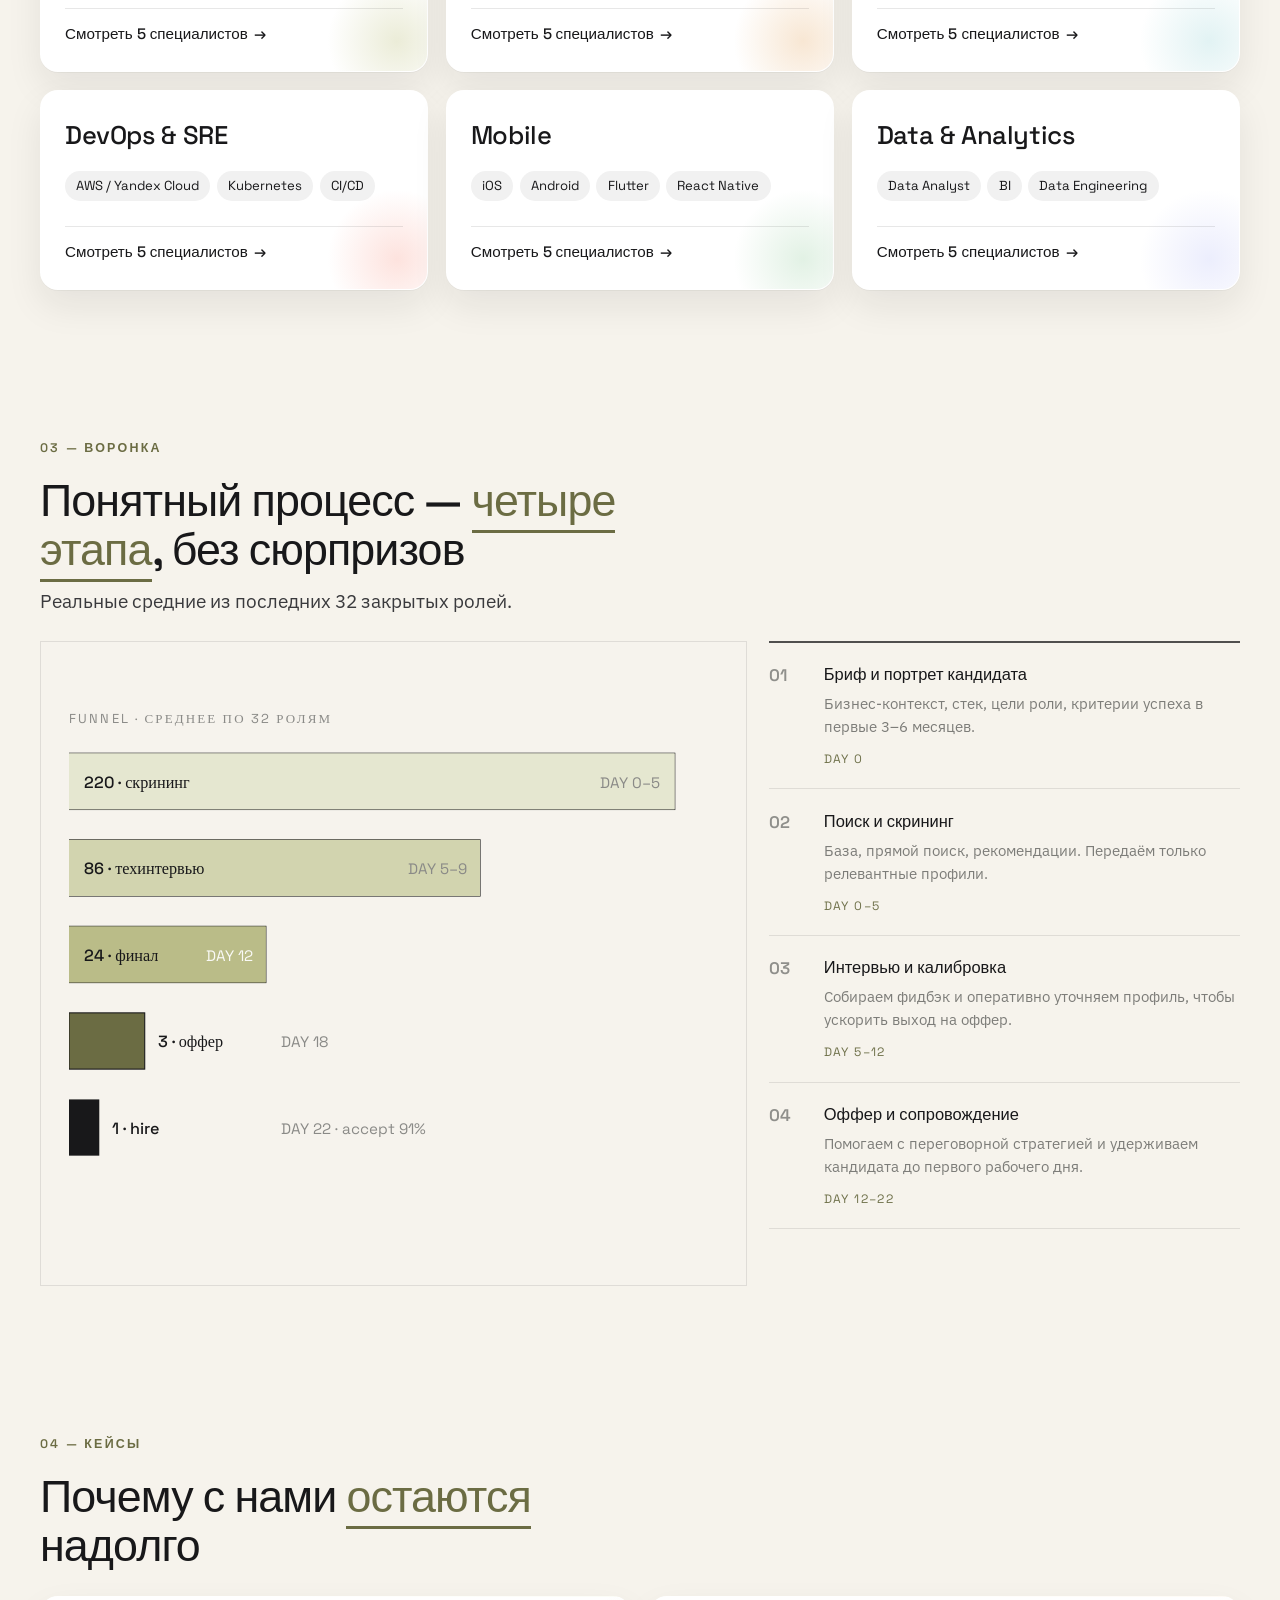
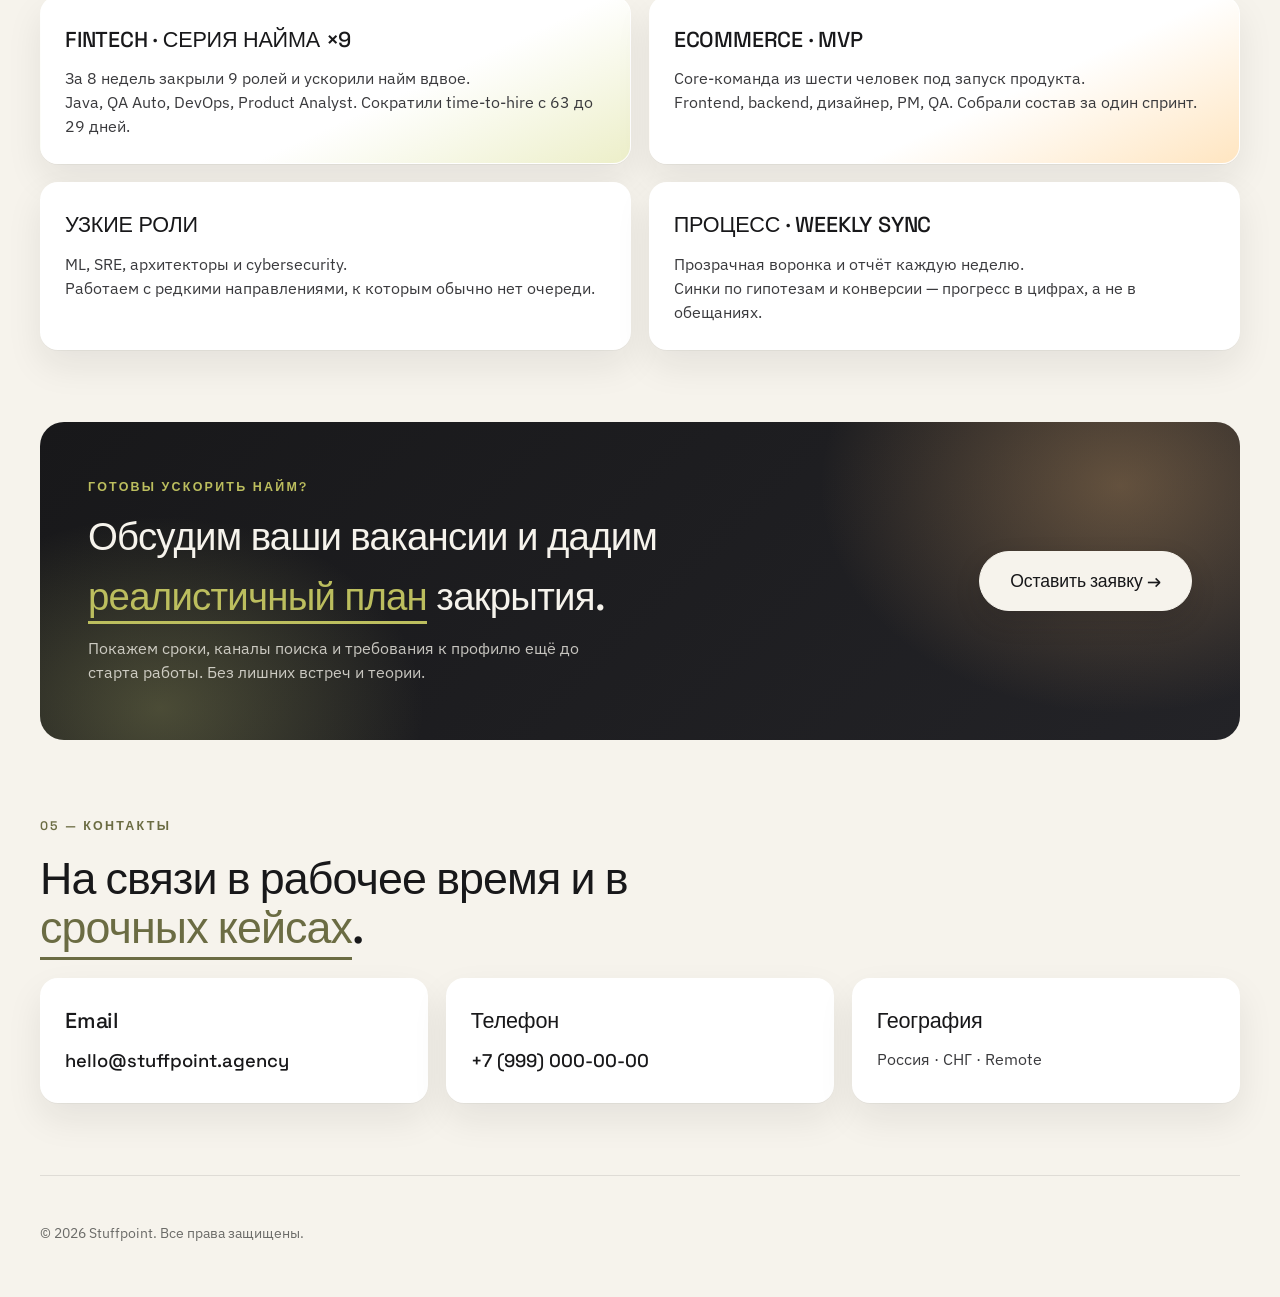
==== commit 074c8eb1: "Increase funnel SVG height and thicken chart bars" ====
--- a/index.html
+++ b/index.html
@@ -176,32 +176,32 @@
 
         <div class="funnel-block">
           <div class="funnel-svg-wrap">
-            <svg viewBox="0 0 600 360" xmlns="http://www.w3.org/2000/svg" style="width:100%;height:auto;font-family:Space Grotesk;">
+            <svg viewBox="0 0 600 500" xmlns="http://www.w3.org/2000/svg" style="width:100%;height:auto;font-family:Space Grotesk;">
               <g>
-                <rect x="0" y="40" width="560" height="40" fill="none" stroke="#18181a" stroke-width="1"/>
-                <rect x="0" y="40" width="560" height="40" fill="oklch(0.92 0.03 110)"/>
-                <text x="12" y="65" font-size="13" font-weight="500" fill="#18181a">220 · скрининг</text>
-                <text x="548" y="65" font-size="11" text-anchor="end" fill="#8a8a87">DAY 0–5</text>
-
-                <rect x="0" y="100" width="380" height="40" fill="none" stroke="#18181a" stroke-width="1"/>
-                <rect x="0" y="100" width="380" height="40" fill="oklch(0.86 0.05 110)"/>
-                <text x="12" y="125" font-size="13" font-weight="500" fill="#18181a">86 · техинтервью</text>
-                <text x="368" y="125" font-size="11" text-anchor="end" fill="#8a8a87">DAY 5–9</text>
-
-                <rect x="0" y="160" width="180" height="40" fill="none" stroke="#18181a" stroke-width="1"/>
-                <rect x="0" y="160" width="180" height="40" fill="oklch(0.78 0.07 110)"/>
-                <text x="12" y="185" font-size="13" font-weight="500" fill="#18181a">24 · финал</text>
-                <text x="168" y="185" font-size="11" text-anchor="end" fill="#fafaf7">DAY 12</text>
-
-                <rect x="0" y="220" width="60" height="40" fill="oklch(0.52 0.06 110)" stroke="#18181a" stroke-width="1"/>
-                <text x="72" y="245" font-size="13" font-weight="500" fill="#18181a">3 · оффер</text>
-                <text x="200" y="245" font-size="11" fill="#8a8a87">DAY 18</text>
-
-                <rect x="0" y="280" width="20" height="40" fill="#18181a"/>
-                <text x="32" y="305" font-size="13" font-weight="500" fill="#18181a">1 · hire</text>
-                <text x="200" y="305" font-size="11" fill="#8a8a87">DAY 22 · accept 91%</text>
+                <rect x="0" y="56" width="560" height="52" fill="none" stroke="#18181a" stroke-width="1"/>
+                <rect x="0" y="56" width="560" height="52" fill="oklch(0.92 0.03 110)"/>
+                <text x="14" y="88" font-size="15" font-weight="500" fill="#18181a">220 · скрининг</text>
+                <text x="546" y="88" font-size="14" text-anchor="end" fill="#8a8a87">DAY 0–5</text>
+
+                <rect x="0" y="136" width="380" height="52" fill="none" stroke="#18181a" stroke-width="1"/>
+                <rect x="0" y="136" width="380" height="52" fill="oklch(0.86 0.05 110)"/>
+                <text x="14" y="168" font-size="15" font-weight="500" fill="#18181a">86 · техинтервью</text>
+                <text x="368" y="168" font-size="14" text-anchor="end" fill="#8a8a87">DAY 5–9</text>
+
+                <rect x="0" y="216" width="182" height="52" fill="none" stroke="#18181a" stroke-width="1"/>
+                <rect x="0" y="216" width="182" height="52" fill="oklch(0.78 0.07 110)"/>
+                <text x="14" y="248" font-size="15" font-weight="500" fill="#18181a">24 · финал</text>
+                <text x="170" y="248" font-size="14" text-anchor="end" fill="#fafaf7">DAY 12</text>
+
+                <rect x="0" y="296" width="70" height="52" fill="oklch(0.52 0.06 110)" stroke="#18181a" stroke-width="1"/>
+                <text x="82" y="328" font-size="15" font-weight="500" fill="#18181a">3 · оффер</text>
+                <text x="196" y="328" font-size="14" fill="#8a8a87">DAY 18</text>
+
+                <rect x="0" y="376" width="28" height="52" fill="#18181a"/>
+                <text x="40" y="408" font-size="15" font-weight="500" fill="#18181a">1 · hire</text>
+                <text x="196" y="408" font-size="14" fill="#8a8a87">DAY 22 · accept 91%</text>
               </g>
-              <text x="0" y="20" font-size="11" letter-spacing="2" fill="#8a8a87">FUNNEL · СРЕДНЕЕ ПО 32 РОЛЯМ</text>
+              <text x="0" y="28" font-size="12" letter-spacing="2" fill="#8a8a87">FUNNEL · СРЕДНЕЕ ПО 32 РОЛЯМ</text>
             </svg>
           </div>
 
--- a/landing.css
+++ b/landing.css
@@ -119,8 +119,12 @@
   line-height: 1.04;
   letter-spacing: -0.02em;
   margin: 0.5rem 0 1rem;
-  max-width: 18ch;
-  font-weight: 500;
+  max-width: 19ch;
+  font-weight: 500;
+}
+
+.hero-copy h1 .hl {
+  white-space: nowrap;
 }
 
 .lead {
@@ -150,6 +154,7 @@
 .hero-meta {
   display: grid;
   gap: 0.35rem;
+  margin: 0.5rem 0 1rem;
   font-family: "Space Grotesk", sans-serif;
   text-transform: uppercase;
   letter-spacing: 0.1em;
@@ -329,6 +334,13 @@
   border-radius: var(--radius);
   box-shadow: var(--shadow);
   padding: 1.6rem;
+  display: flex;
+  align-items: stretch;
+}
+
+.funnel-svg-wrap svg {
+  width: 100%;
+  height: 100%;
 }
 .funnel-side ol {
   list-style: none;
@@ -849,16 +861,16 @@
     gap: 1.4rem;
   }
   .hero-copy {
-    grid-template-columns: minmax(0, 1.35fr) minmax(280px, 0.65fr);
+    grid-template-columns: minmax(0, 1.45fr) minmax(320px, 0.55fr);
     align-items: end;
-    gap: 1.2rem 2.2rem;
-  }
-  .hero-copy h1 { grid-column: 1 / span 2; max-width: 13ch; }
-  .hero-copy .hero-meta { grid-column: 2; grid-row: 2; align-self: start; }
-  .hero-copy .hero-lede { grid-column: 1; grid-row: 2; }
+    gap: 1rem 1.8rem;
+  }
+  .hero-copy h1 { grid-column: 1; grid-row: 1; max-width: 15.5ch; margin-bottom: 0.2rem; }
+  .hero-copy .hero-meta { grid-column: 2; grid-row: 1; align-self: start; justify-self: end; text-align: right; }
+  .hero-copy .hero-lede { grid-column: 1; grid-row: 2; align-self: start; margin-top: 0; }
   .hero-copy .hero-actions {
     grid-column: 2;
-    grid-row: 3;
+    grid-row: 2;
     justify-content: flex-end;
     margin-top: 0.2rem;
   }
@@ -868,7 +880,49 @@
   .specialists-layout { grid-template-columns: repeat(2, minmax(0, 1fr)); }
   .contacts-grid { grid-template-columns: repeat(3, minmax(0, 1fr)); }
   .kpi-grid { grid-template-columns: repeat(4, minmax(0, 1fr)); }
-  .funnel-block { grid-template-columns: 1.4fr 1fr; align-items: start; }
+  .funnel-block { grid-template-columns: 1.38fr 0.92fr; align-items: start; gap: 1.35rem; }
+  .funnel-svg-wrap {
+    border-radius: 0;
+    box-shadow: none;
+    border-color: var(--line);
+    background: color-mix(in oklab, var(--bg) 96%, white 4%);
+    padding: 1.9rem 1.75rem;
+    min-height: 645px;
+  }
+  .funnel-side ol {
+    gap: 0;
+    border-top: 2px solid rgba(24, 24, 26, 0.75);
+  }
+  .funnel-side li {
+    background: transparent;
+    border: 0;
+    border-radius: 0;
+    box-shadow: none;
+    border-bottom: 1px solid var(--line);
+    padding: 1.2rem 0;
+    gap: 0.95rem;
+  }
+  .funnel-side .num {
+    color: #8f8f8b;
+    font-size: 1.05rem;
+    min-width: 2.5rem;
+  }
+  .funnel-side h4 {
+    font-size: 1.03rem;
+    font-weight: 500;
+  }
+  .funnel-side p {
+    margin-top: 0.35rem;
+    color: #7d7d79;
+    font-size: 0.92rem;
+  }
+  .funnel-side .day {
+    margin-top: 0.25rem;
+    display: inline-block;
+    color: #6e7049;
+    letter-spacing: 0.11em;
+    font-size: 0.76rem;
+  }
   .section-cta {
     grid-template-columns: 1fr auto;
     padding: 3.5rem 3rem;
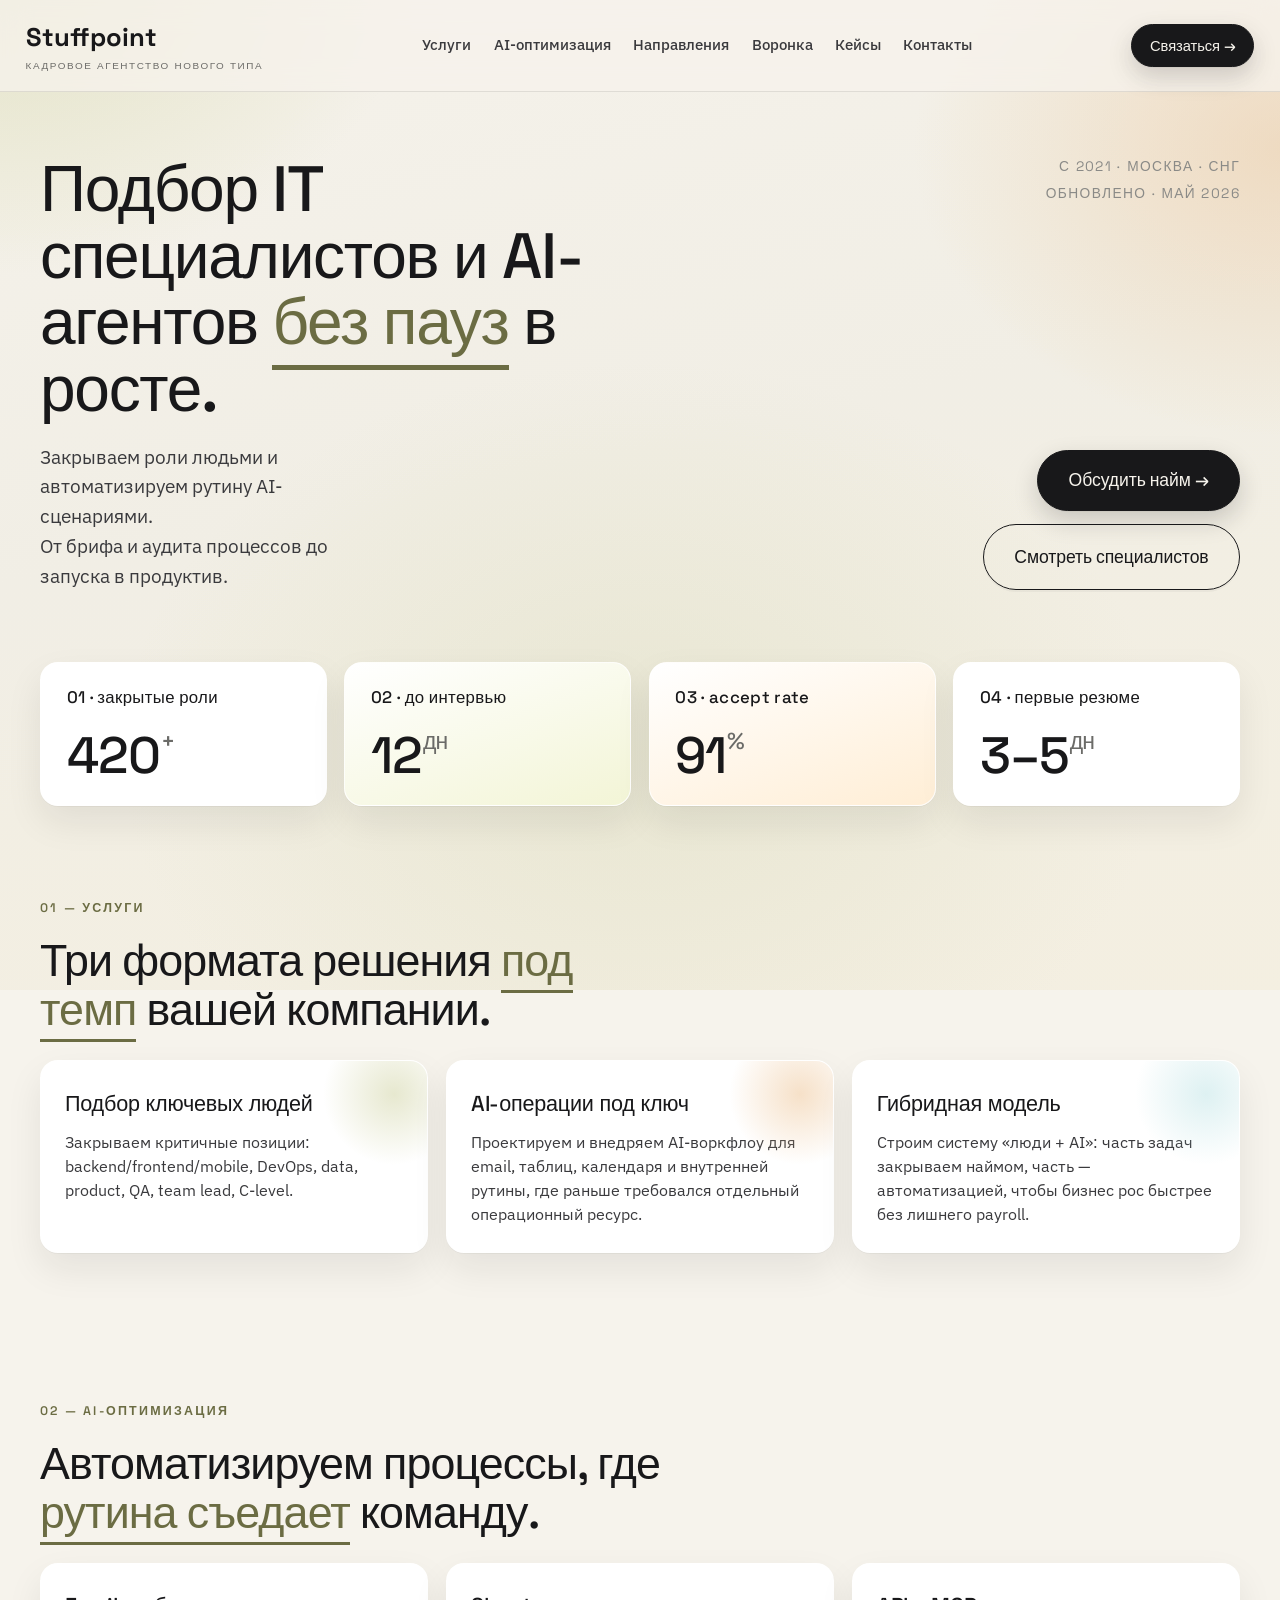
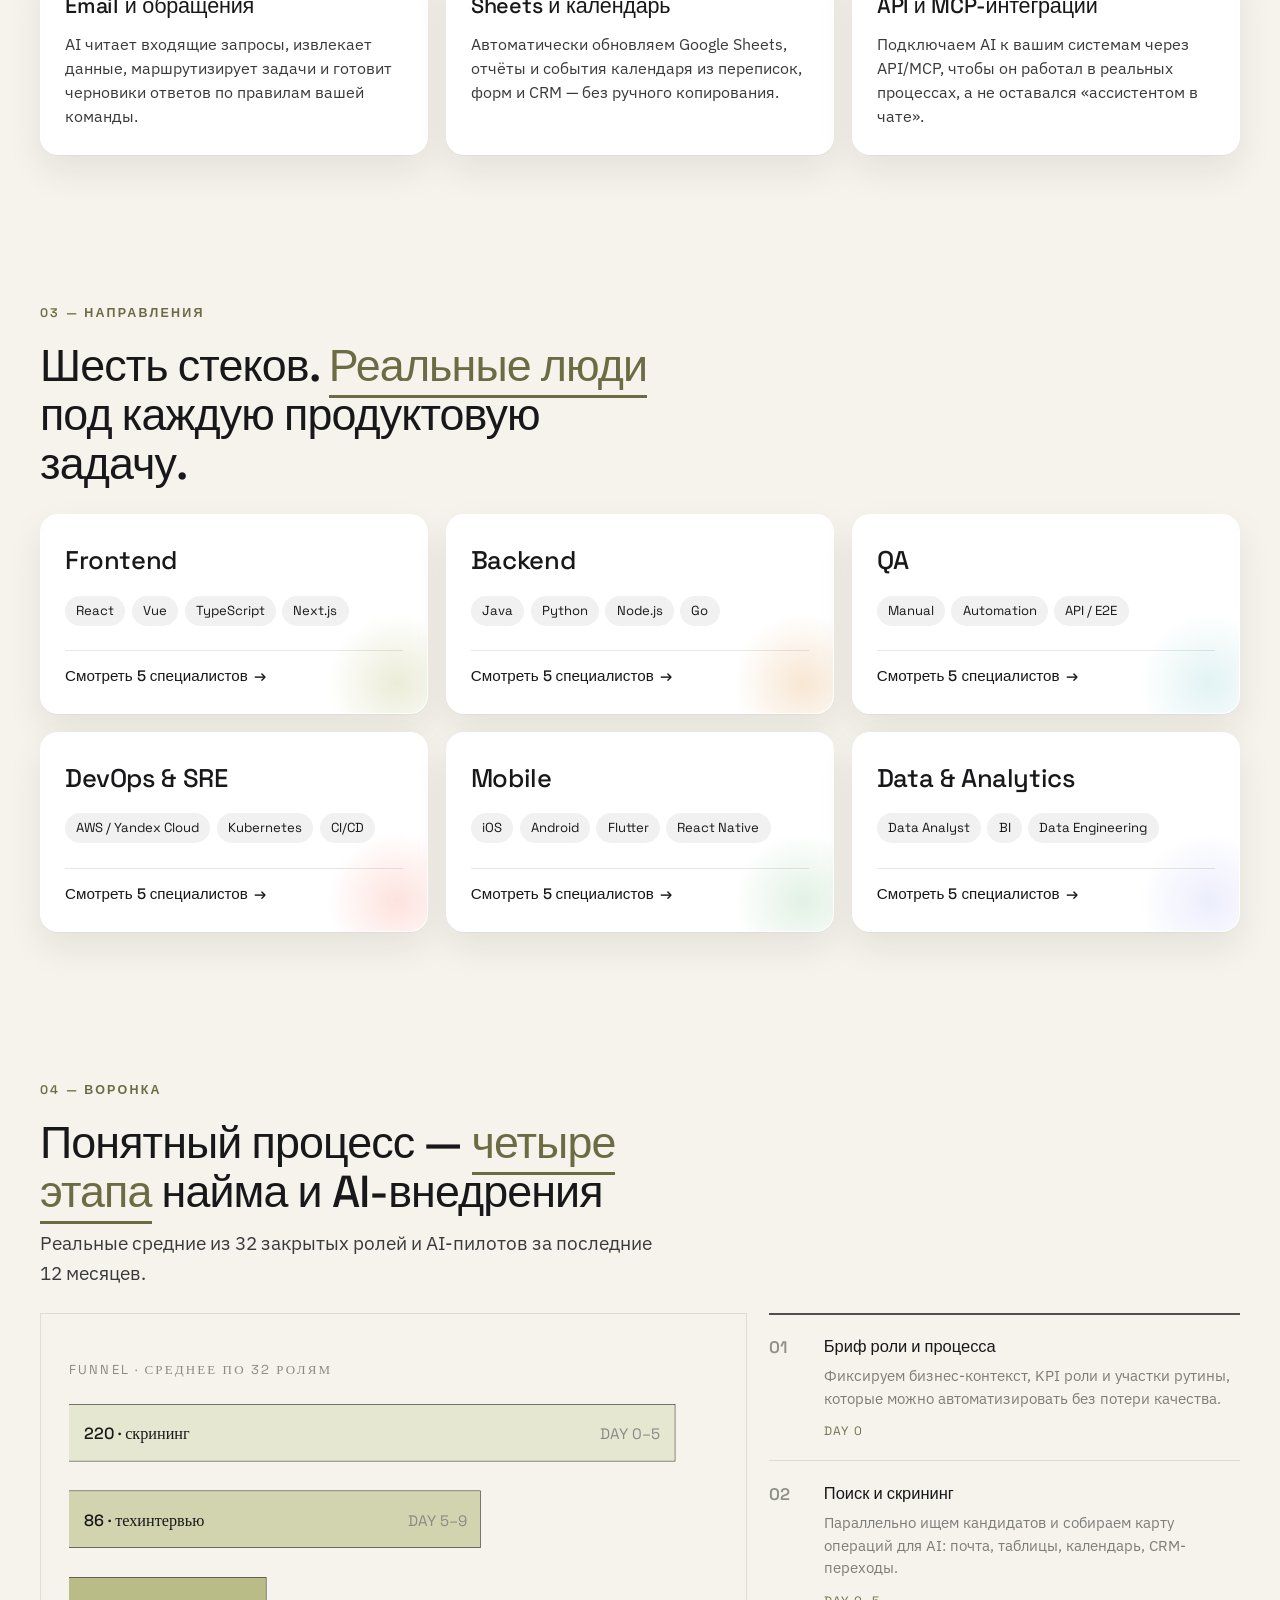
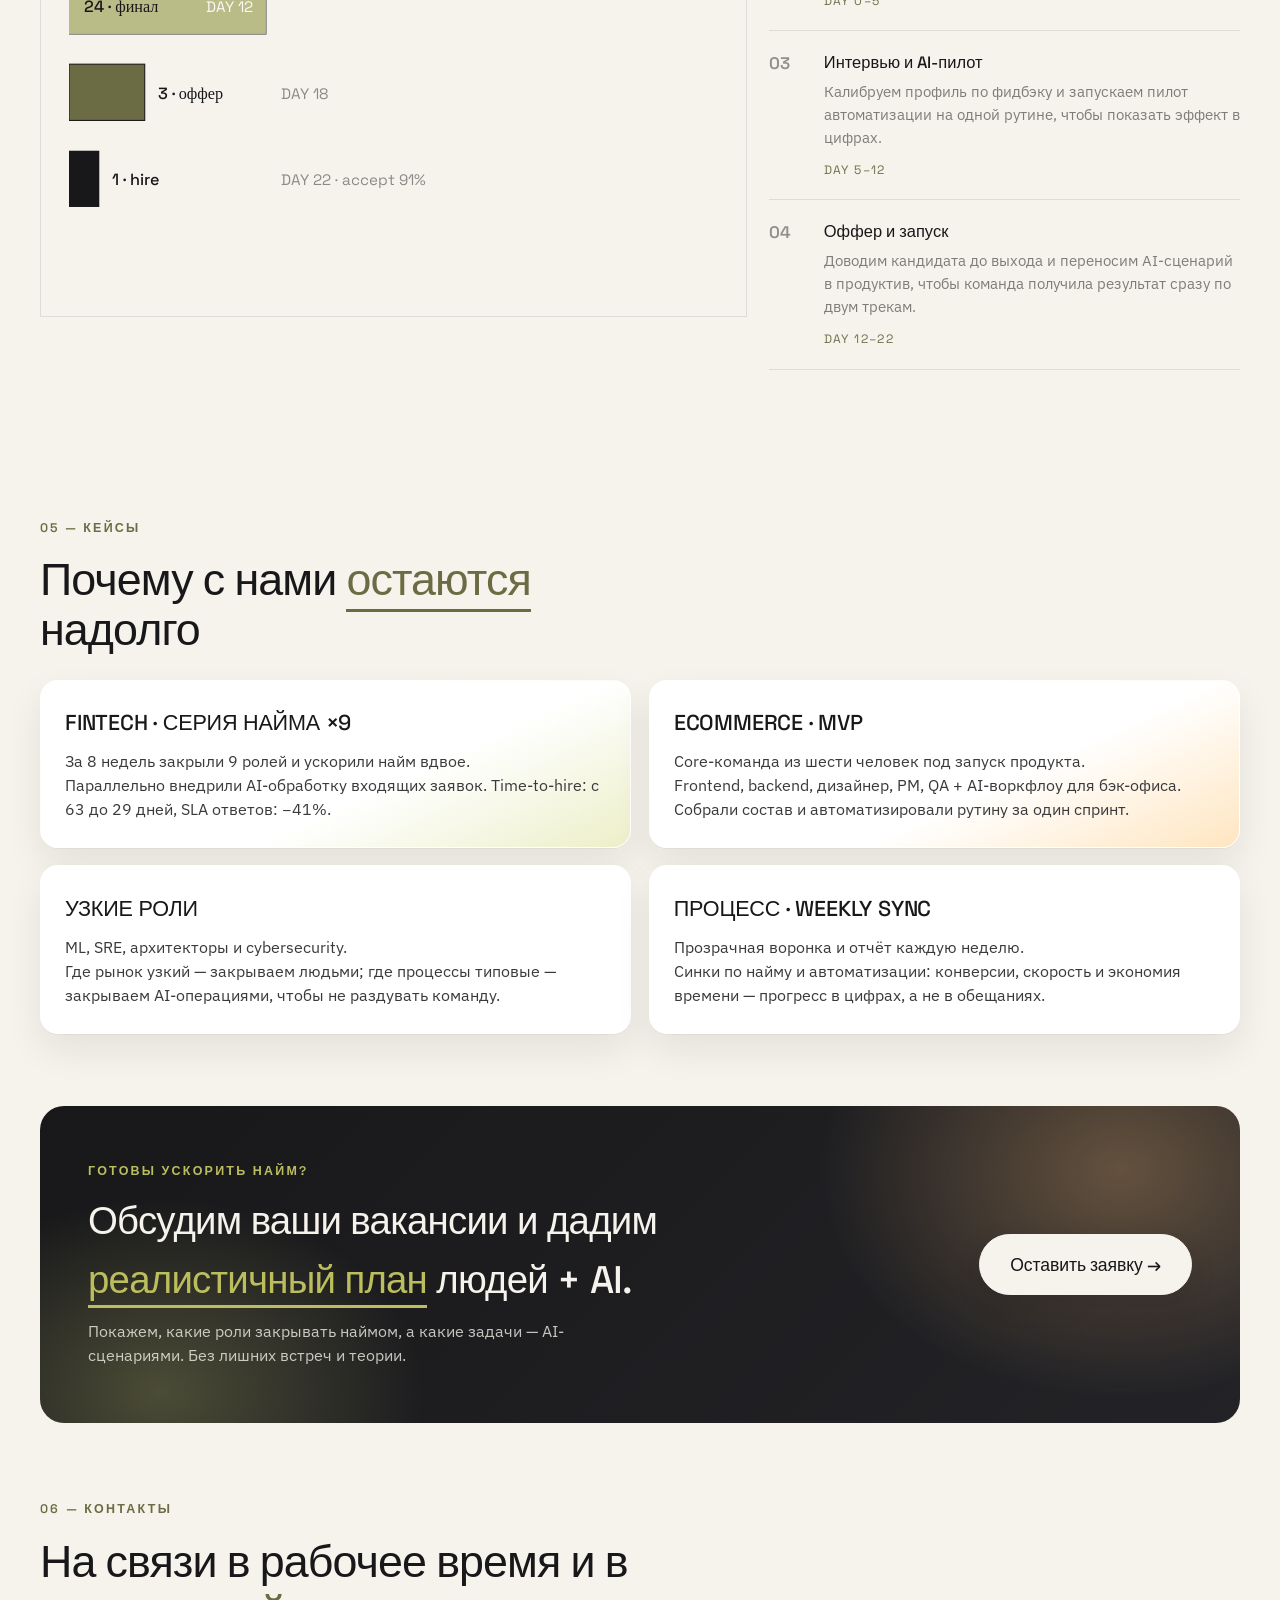
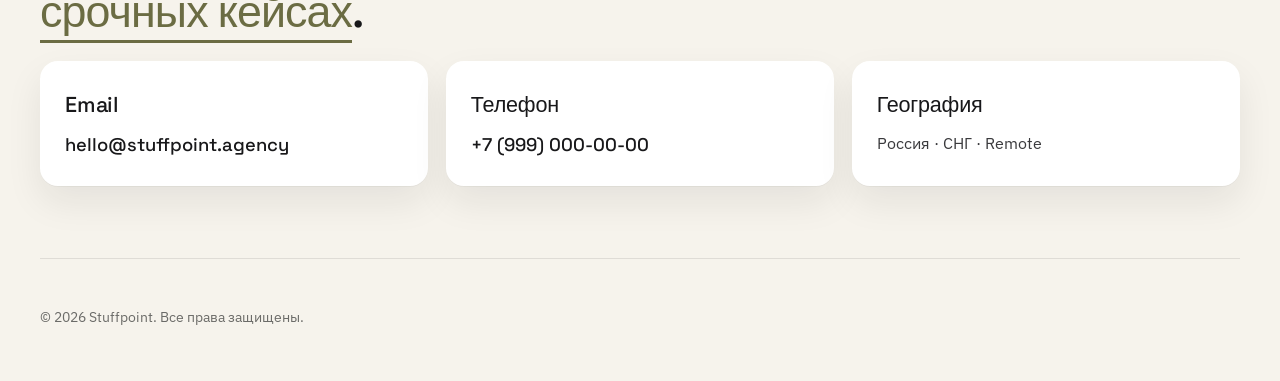
==== commit a777c2d9: "feat: blend AI optimization positioning into landing content" ====
--- a/index.html
+++ b/index.html
@@ -6,7 +6,7 @@
     <title>Stuffpoint — Подбор IT и digital специалистов без пауз в найме</title>
     <meta
       name="description"
-      content="Stuffpoint помогает закрывать IT и digital вакансии без пауз: точечный подбор, recruitment-as-a-service и аудит найма."
+      content="Stuffpoint — кадровое агентство нового типа: подбираем IT-специалистов и внедряем AI-операции для замены рутинных задач."
     />
     <link rel="preconnect" href="https://fonts.googleapis.com" />
     <link rel="preconnect" href="https://fonts.gstatic.com" crossorigin />
@@ -22,12 +22,13 @@
     <header class="topbar">
       <a class="brand" href="#hero">
         <span class="brand-main">Stuffpoint</span>
-        <span class="brand-sub">Кадровое агентство</span>
+        <span class="brand-sub">Кадровое агентство нового типа</span>
       </a>
       <nav class="topnav" aria-label="Основная навигация">
         <a href="#services">Услуги</a>
+        <a href="#ai-ops">AI-оптимизация</a>
+        <a href="#tracks">Направления</a>
         <a href="#process">Воронка</a>
-        <a href="#tracks">Направления</a>
         <a href="#proof">Кейсы</a>
         <a href="#contacts">Контакты</a>
       </nav>
@@ -37,12 +38,12 @@
     <main>
       <section id="hero" class="hero section">
         <div class="hero-copy reveal">
-          <h1>Подбор IT и digital специалистов <span class="hl">без пауз</span> в найме.</h1>
+          <h1>Подбор IT специалистов и AI-агентов <span class="hl">без пауз</span> в росте.</h1>
           <div class="hero-meta">
             <div>с 2021 · Москва · СНГ</div>
             <div>обновлено · май 2026</div>
           </div>
-          <p class="lead hero-lede">Точечный подбор middle/senior, лидов и редких ролей под бизнес-задачи.<br>От первого брифа до выхода в команду.</p>
+          <p class="lead hero-lede">Закрываем роли людьми и автоматизируем рутину AI-сценариями.<br>От брифа и аудита процессов до запуска в продуктив.</p>
           <div class="hero-actions">
             <button class="btn" type="button" data-open-modal>Обсудить найм →</button>
             <a class="btn btn-ghost" href="#tracks">Смотреть специалистов</a>
@@ -74,28 +75,58 @@
       <section id="services" class="section">
         <div class="section-head reveal">
           <span class="id">01 — Услуги</span>
-          <h2>Три формата подбора <span class="hl">под темп</span> вашей компании.</h2>
+          <h2>Три формата решения <span class="hl">под темп</span> вашей компании.</h2>
         </div>
         <div class="grid cards-3">
           <article class="card reveal">
-            <h3>Точечный подбор</h3>
+            <h3>Подбор ключевых людей</h3>
             <p>
               Закрываем критичные позиции: backend/frontend/mobile, DevOps, data, product, QA, team
               lead, C-level.
             </p>
           </article>
           <article class="card reveal">
-            <h3>Recruitment-as-a-Service</h3>
-            <p>
-              Выделенная команда рекрутеров и ресерчеров масштабирует найм на период роста или запуска
-              направления.
-            </p>
-          </article>
-          <article class="card reveal">
-            <h3>Аудит найма</h3>
-            <p>
-              Анализируем воронку подбора, EVP и коммуникации с кандидатами, чтобы убрать потери на
-              каждом этапе.
+            <h3>AI-операции под ключ</h3>
+            <p>
+              Проектируем и внедряем AI-воркфлоу для email, таблиц, календаря и внутренней рутины, где
+              раньше требовался отдельный операционный ресурс.
+            </p>
+          </article>
+          <article class="card reveal">
+            <h3>Гибридная модель</h3>
+            <p>
+              Строим систему «люди + AI»: часть задач закрываем наймом, часть — автоматизацией, чтобы
+              бизнес рос быстрее без лишнего payroll.
+            </p>
+          </article>
+        </div>
+      </section>
+
+      <section id="ai-ops" class="section">
+        <div class="section-head reveal">
+          <span class="id">02 — AI-оптимизация</span>
+          <h2>Автоматизируем процессы, где <span class="hl">рутина съедает</span> команду.</h2>
+        </div>
+        <div class="grid cards-3">
+          <article class="card reveal">
+            <h3>Email и обращения</h3>
+            <p>
+              AI читает входящие запросы, извлекает данные, маршрутизирует задачи и готовит черновики
+              ответов по правилам вашей команды.
+            </p>
+          </article>
+          <article class="card reveal">
+            <h3>Sheets и календарь</h3>
+            <p>
+              Автоматически обновляем Google Sheets, отчёты и события календаря из переписок, форм и CRM
+              — без ручного копирования.
+            </p>
+          </article>
+          <article class="card reveal">
+            <h3>API и MCP-интеграции</h3>
+            <p>
+              Подключаем AI к вашим системам через API/MCP, чтобы он работал в реальных процессах, а не
+              оставался «ассистентом в чате».
             </p>
           </article>
         </div>
@@ -103,8 +134,8 @@
 
       <section id="tracks" class="section">
         <div class="section-head reveal">
-          <span class="id">02 — Направления</span>
-          <h2>Шесть стеков. <span class="hl">Реальные люди</span> на странице каждого.</h2>
+          <span class="id">03 — Направления</span>
+          <h2>Шесть стеков. <span class="hl">Реальные люди</span> под каждую продуктовую задачу.</h2>
         </div>
         <div class="specialty-grid">
           <article class="specialty-card reveal">
@@ -169,9 +200,9 @@
 
       <section id="process" class="section">
         <div class="section-head reveal">
-          <span class="id">03 — Воронка</span>
-          <h2>Понятный процесс — <span class="hl">четыре этапа</span>, без сюрпризов</h2>
-          <p class="lead" style="margin-top:0.7rem;">Реальные средние из последних 32 закрытых ролей.</p>
+          <span class="id">04 — Воронка</span>
+          <h2>Понятный процесс — <span class="hl">четыре этапа</span> найма и AI-внедрения</h2>
+          <p class="lead" style="margin-top:0.7rem;">Реальные средние из 32 закрытых ролей и AI-пилотов за последние 12 месяцев.</p>
         </div>
 
         <div class="funnel-block">
@@ -210,8 +241,8 @@
               <li>
                 <span class="num">01</span>
                 <div>
-                  <h4>Бриф и портрет кандидата</h4>
-                  <p>Бизнес-контекст, стек, цели роли, критерии успеха в первые 3–6 месяцев.</p>
+                  <h4>Бриф роли и процесса</h4>
+                  <p>Фиксируем бизнес-контекст, KPI роли и участки рутины, которые можно автоматизировать без потери качества.</p>
                   <span class="day">Day 0</span>
                 </div>
               </li>
@@ -219,23 +250,23 @@
                 <span class="num">02</span>
                 <div>
                   <h4>Поиск и скрининг</h4>
-                  <p>База, прямой поиск, рекомендации. Передаём только релевантные профили.</p>
+                  <p>Параллельно ищем кандидатов и собираем карту операций для AI: почта, таблицы, календарь, CRM-переходы.</p>
                   <span class="day">Day 0–5</span>
                 </div>
               </li>
               <li>
                 <span class="num">03</span>
                 <div>
-                  <h4>Интервью и калибровка</h4>
-                  <p>Собираем фидбэк и оперативно уточняем профиль, чтобы ускорить выход на оффер.</p>
+                  <h4>Интервью и AI-пилот</h4>
+                  <p>Калибруем профиль по фидбэку и запускаем пилот автоматизации на одной рутине, чтобы показать эффект в цифрах.</p>
                   <span class="day">Day 5–12</span>
                 </div>
               </li>
               <li>
                 <span class="num">04</span>
                 <div>
-                  <h4>Оффер и сопровождение</h4>
-                  <p>Помогаем с переговорной стратегией и удерживаем кандидата до первого рабочего дня.</p>
+                  <h4>Оффер и запуск</h4>
+                  <p>Доводим кандидата до выхода и переносим AI-сценарий в продуктив, чтобы команда получила результат сразу по двум трекам.</p>
                   <span class="day">Day 12–22</span>
                 </div>
               </li>
@@ -246,7 +277,7 @@
 
       <section id="proof" class="section">
         <div class="section-head reveal">
-          <span class="id">04 — Кейсы</span>
+          <span class="id">05 — Кейсы</span>
           <h2>Почему с нами <span class="hl">остаются</span> надолго</h2>
         </div>
         <div class="grid cards-2">
@@ -255,24 +286,24 @@
             <p>
               За 8 недель закрыли 9 ролей и ускорили найм вдвое.
             </p>
-            <p>Java, QA Auto, DevOps, Product Analyst. Сократили time-to-hire с 63 до 29 дней.</p>
+            <p>Параллельно внедрили AI-обработку входящих заявок. Time-to-hire: с 63 до 29 дней, SLA ответов: −41%.</p>
           </article>
           <article class="card card-accent reveal">
             <h3>ECOMMERCE · MVP</h3>
             <p>
               Core-команда из шести человек под запуск продукта.
             </p>
-            <p>Frontend, backend, дизайнер, PM, QA. Собрали состав за один спринт.</p>
+            <p>Frontend, backend, дизайнер, PM, QA + AI-воркфлоу для бэк-офиса. Собрали состав и автоматизировали рутину за один спринт.</p>
           </article>
           <article class="card reveal">
             <h3>УЗКИЕ РОЛИ</h3>
             <p>ML, SRE, архитекторы и cybersecurity.</p>
-            <p>Работаем с редкими направлениями, к которым обычно нет очереди.</p>
+            <p>Где рынок узкий — закрываем людьми; где процессы типовые — закрываем AI-операциями, чтобы не раздувать команду.</p>
           </article>
           <article class="card reveal">
             <h3>ПРОЦЕСС · WEEKLY SYNC</h3>
             <p>Прозрачная воронка и отчёт каждую неделю.</p>
-            <p>Синки по гипотезам и конверсии — прогресс в цифрах, а не в обещаниях.</p>
+            <p>Синки по найму и автоматизации: конверсии, скорость и экономия времени — прогресс в цифрах, а не в обещаниях.</p>
           </article>
         </div>
       </section>
@@ -280,10 +311,9 @@
       <section class="section section-cta reveal">
         <div>
           <p class="eyebrow">Готовы ускорить найм?</p>
-          <h2>Обсудим ваши вакансии и дадим <span class="hl">реалистичный план</span> закрытия.</h2>
+          <h2>Обсудим ваши вакансии и дадим <span class="hl">реалистичный план</span> людей + AI.</h2>
           <p>
-            Покажем сроки, каналы поиска и требования к профилю ещё до старта работы. Без лишних встреч и
-            теории.
+            Покажем, какие роли закрывать наймом, а какие задачи — AI-сценариями. Без лишних встреч и теории.
           </p>
         </div>
         <button class="btn" type="button" data-open-modal>Оставить заявку →</button>
@@ -291,7 +321,7 @@
 
       <section id="contacts" class="section contacts">
         <div class="section-head reveal">
-          <span class="id">05 — Контакты</span>
+          <span class="id">06 — Контакты</span>
           <h2>На связи в рабочее время и в <span class="hl">срочных кейсах</span>.</h2>
         </div>
         <div class="contacts-grid">
--- a/landing.css
+++ b/landing.css
@@ -329,11 +329,11 @@
   margin-top: 1.6rem;
 }
 .funnel-svg-wrap {
-  background: var(--paper);
-  border: 1px solid rgba(255, 255, 255, 0.85);
-  border-radius: var(--radius);
-  box-shadow: var(--shadow);
-  padding: 1.6rem;
+  background: color-mix(in oklab, var(--bg) 96%, white 4%);
+  border: 1px solid var(--line);
+  border-radius: 0;
+  box-shadow: none;
+  padding: 1.9rem 1.75rem;
   display: flex;
   align-items: stretch;
 }
@@ -347,41 +347,46 @@
   padding: 0;
   margin: 0;
   display: grid;
-  gap: 0.9rem;
+  gap: 0;
+  border-top: 2px solid rgba(24, 24, 26, 0.75);
 }
 .funnel-side li {
   display: grid;
   grid-template-columns: auto 1fr;
-  gap: 1rem;
-  background: var(--paper);
-  border: 1px solid rgba(255, 255, 255, 0.85);
-  border-radius: var(--radius);
-  box-shadow: var(--shadow);
-  padding: 1.1rem 1.3rem;
+  gap: 0.95rem;
+  background: transparent;
+  border: 0;
+  border-radius: 0;
+  box-shadow: none;
+  border-bottom: 1px solid var(--line);
+  padding: 1.2rem 0;
 }
 .funnel-side .num {
   font-family: "Space Grotesk", sans-serif;
-  color: var(--brand);
+  color: #8f8f8b;
   font-weight: 600;
-  font-size: 1.15rem;
+  font-size: 1.05rem;
+  min-width: 2.5rem;
 }
 .funnel-side h4 {
   margin: 0;
   font-family: "Space Grotesk", sans-serif;
-  font-size: 1rem;
+  font-size: 1.03rem;
   font-weight: 500;
 }
 .funnel-side p {
-  margin: 0.3rem 0 0.4rem;
-  color: var(--text-2);
+  margin: 0.35rem 0 0.4rem;
+  color: #7d7d79;
   font-size: 0.92rem;
 }
 .funnel-side .day {
   font-family: "Space Grotesk", sans-serif;
-  font-size: 0.72rem;
-  letter-spacing: 0.12em;
+  margin-top: 0.25rem;
+  display: inline-block;
+  color: #6e7049;
+  letter-spacing: 0.11em;
+  font-size: 0.76rem;
   text-transform: uppercase;
-  color: var(--muted);
 }
 
 /* ── Section heading с нумерацией ───── */
@@ -882,46 +887,7 @@
   .kpi-grid { grid-template-columns: repeat(4, minmax(0, 1fr)); }
   .funnel-block { grid-template-columns: 1.38fr 0.92fr; align-items: start; gap: 1.35rem; }
   .funnel-svg-wrap {
-    border-radius: 0;
-    box-shadow: none;
-    border-color: var(--line);
-    background: color-mix(in oklab, var(--bg) 96%, white 4%);
-    padding: 1.9rem 1.75rem;
-    min-height: 645px;
-  }
-  .funnel-side ol {
-    gap: 0;
-    border-top: 2px solid rgba(24, 24, 26, 0.75);
-  }
-  .funnel-side li {
-    background: transparent;
-    border: 0;
-    border-radius: 0;
-    box-shadow: none;
-    border-bottom: 1px solid var(--line);
-    padding: 1.2rem 0;
-    gap: 0.95rem;
-  }
-  .funnel-side .num {
-    color: #8f8f8b;
-    font-size: 1.05rem;
-    min-width: 2.5rem;
-  }
-  .funnel-side h4 {
-    font-size: 1.03rem;
-    font-weight: 500;
-  }
-  .funnel-side p {
-    margin-top: 0.35rem;
-    color: #7d7d79;
-    font-size: 0.92rem;
-  }
-  .funnel-side .day {
-    margin-top: 0.25rem;
-    display: inline-block;
-    color: #6e7049;
-    letter-spacing: 0.11em;
-    font-size: 0.76rem;
+    min-height: 592px;
   }
   .section-cta {
     grid-template-columns: 1fr auto;
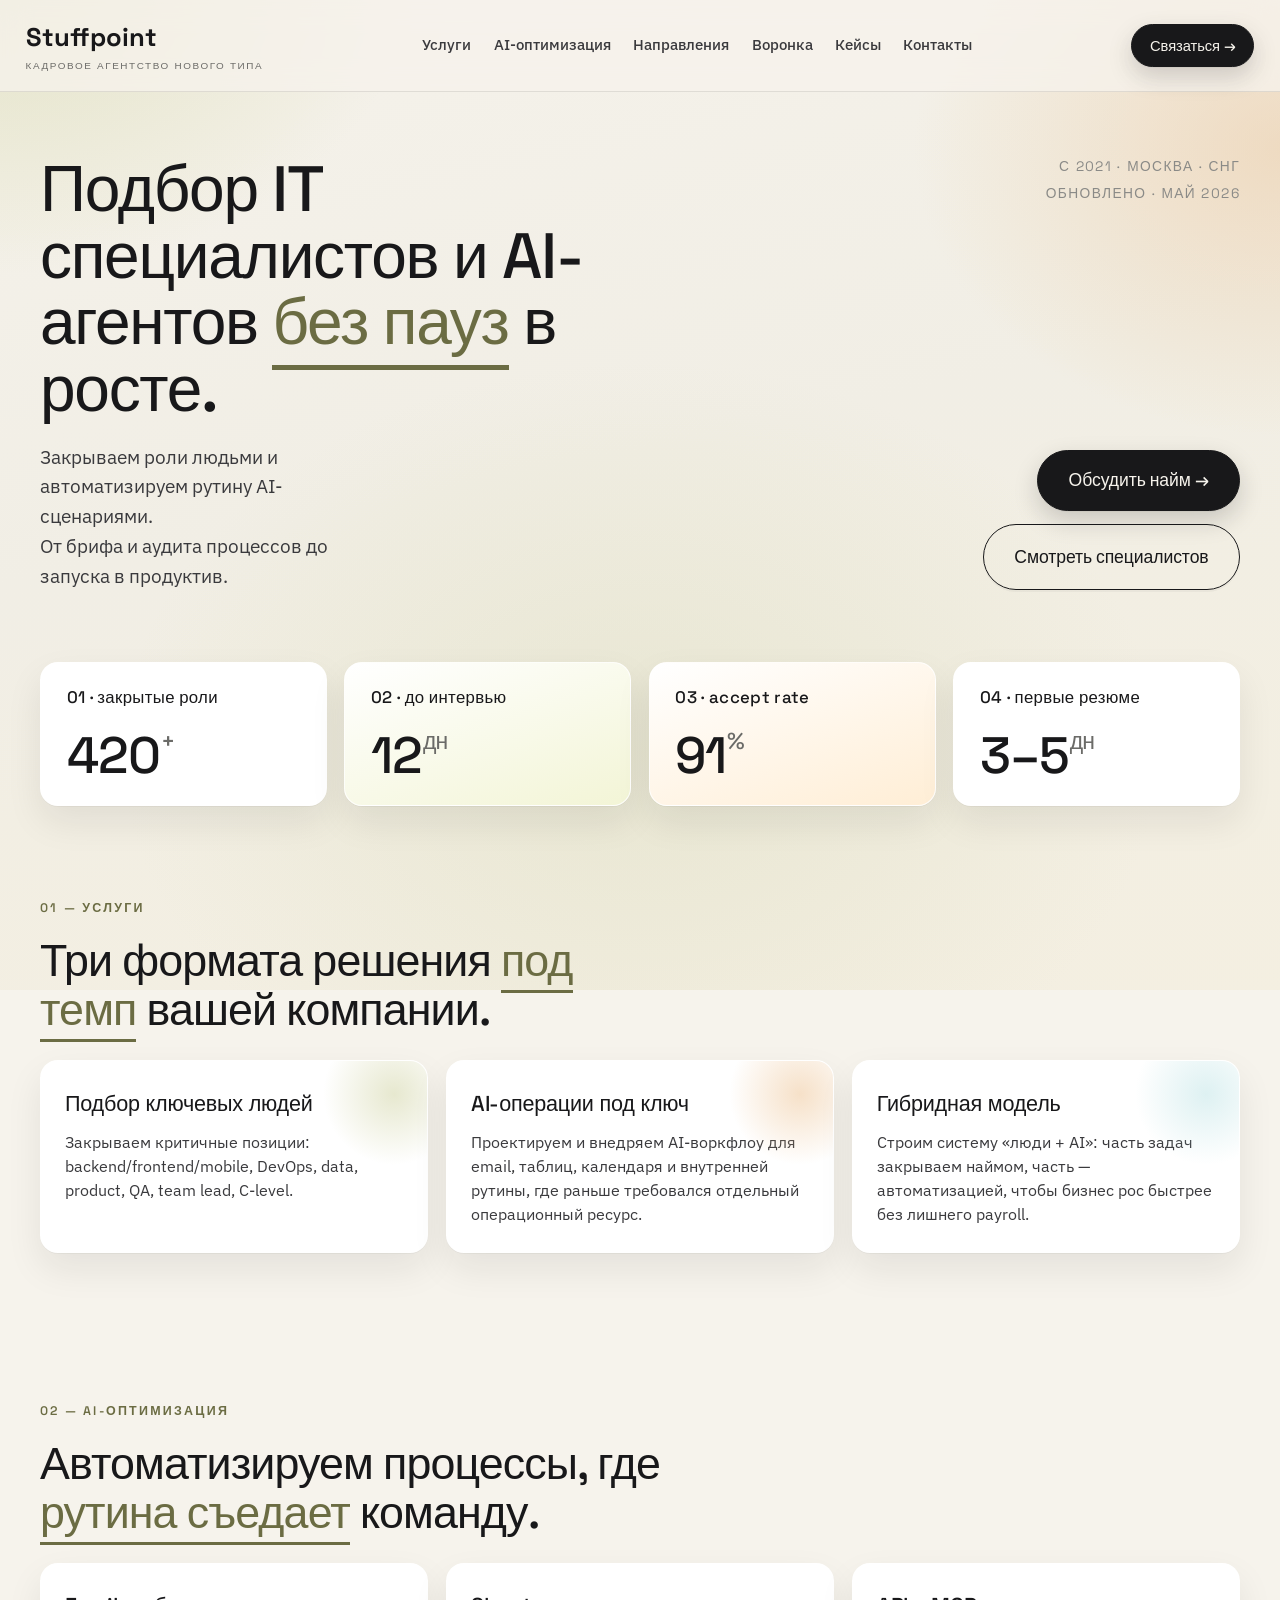
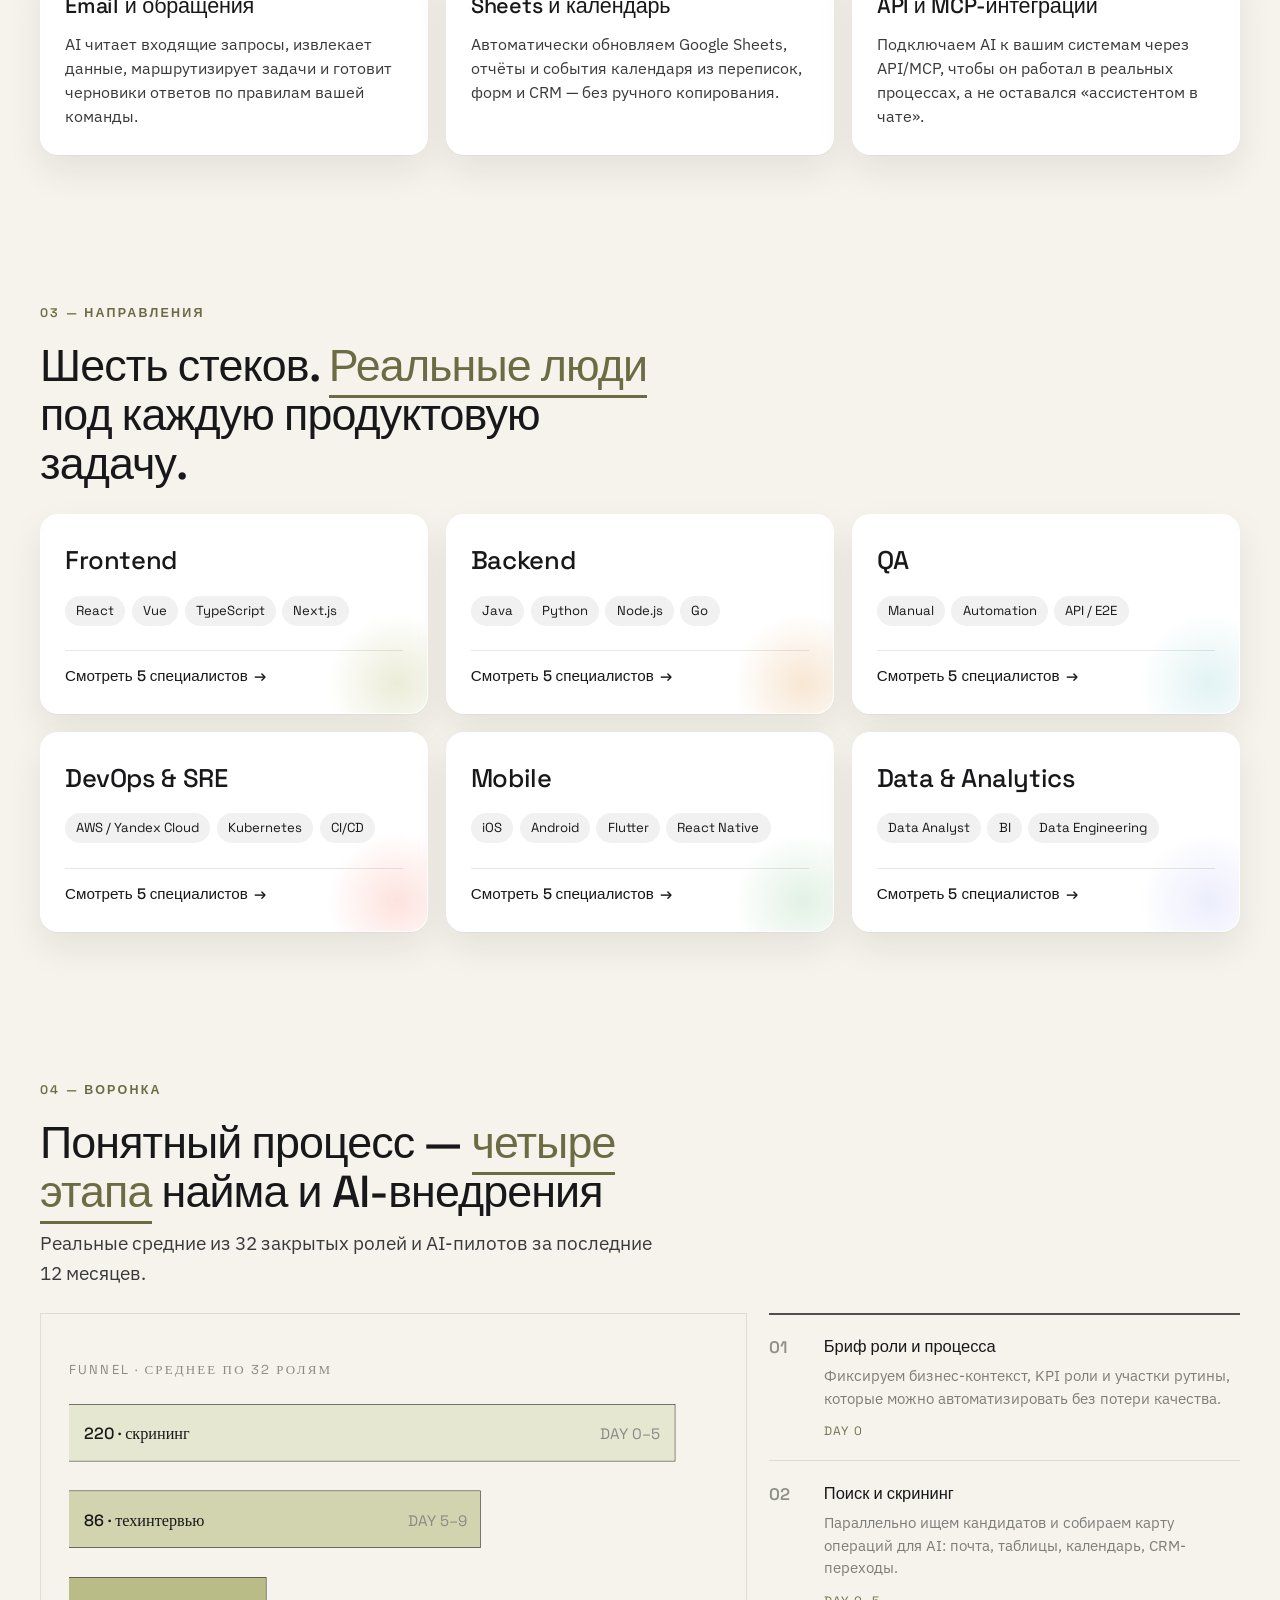
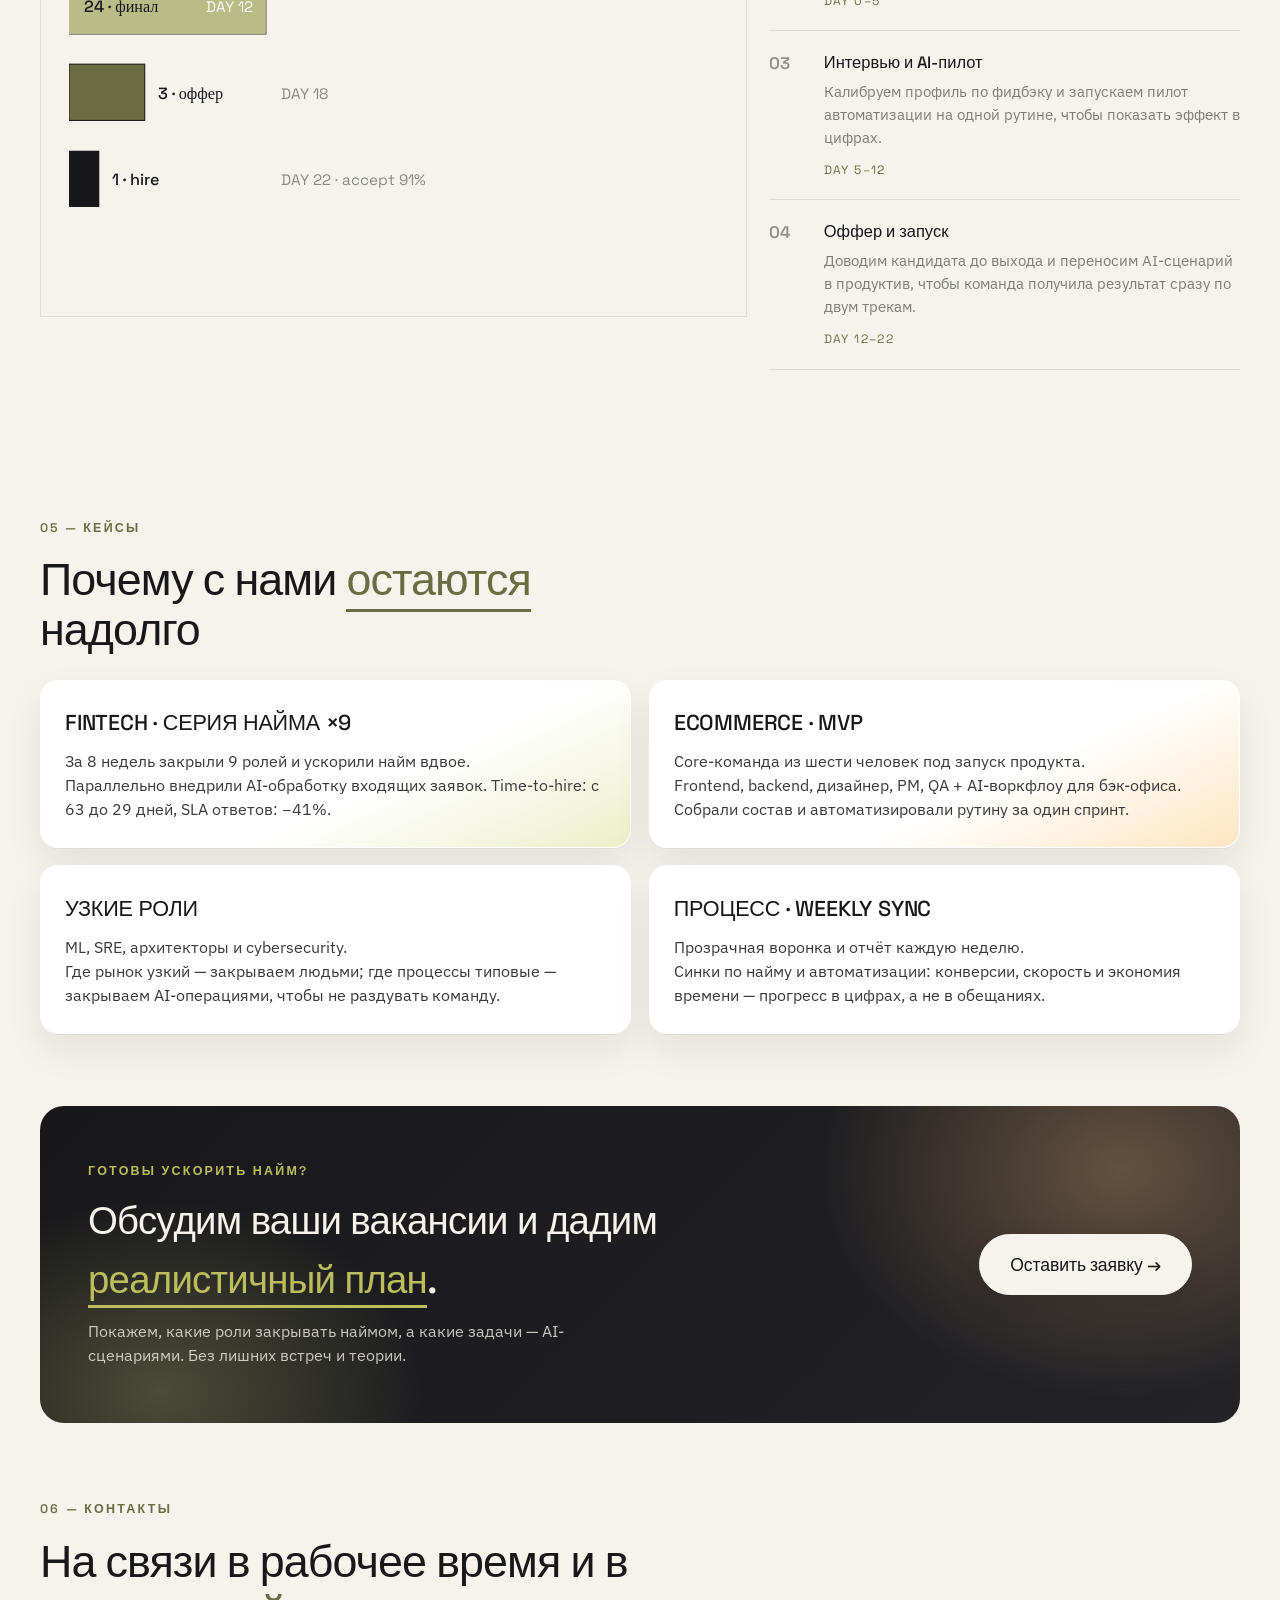
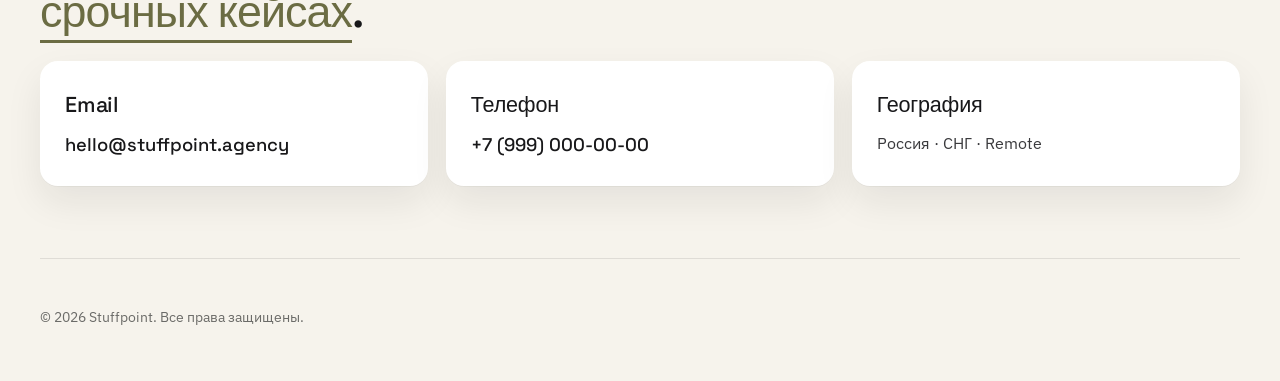
==== commit b4dd1d39: "fix: prevent nav wrap and simplify cta headline" ====
--- a/index.html
+++ b/index.html
@@ -311,7 +311,7 @@
       <section class="section section-cta reveal">
         <div>
           <p class="eyebrow">Готовы ускорить найм?</p>
-          <h2>Обсудим ваши вакансии и дадим <span class="hl">реалистичный план</span> людей + AI.</h2>
+          <h2>Обсудим ваши вакансии и дадим <span class="hl">реалистичный план</span>.</h2>
           <p>
             Покажем, какие роли закрывать наймом, а какие задачи — AI-сценариями. Без лишних встреч и теории.
           </p>
--- a/landing.css
+++ b/landing.css
@@ -91,6 +91,8 @@
   color: var(--text-2);
   font-weight: 500;
   font-size: 0.92rem;
+  white-space: nowrap;
+  flex-shrink: 0;
   transition: color 0.2s ease;
 }
 .topnav a:hover { color: var(--brand); }
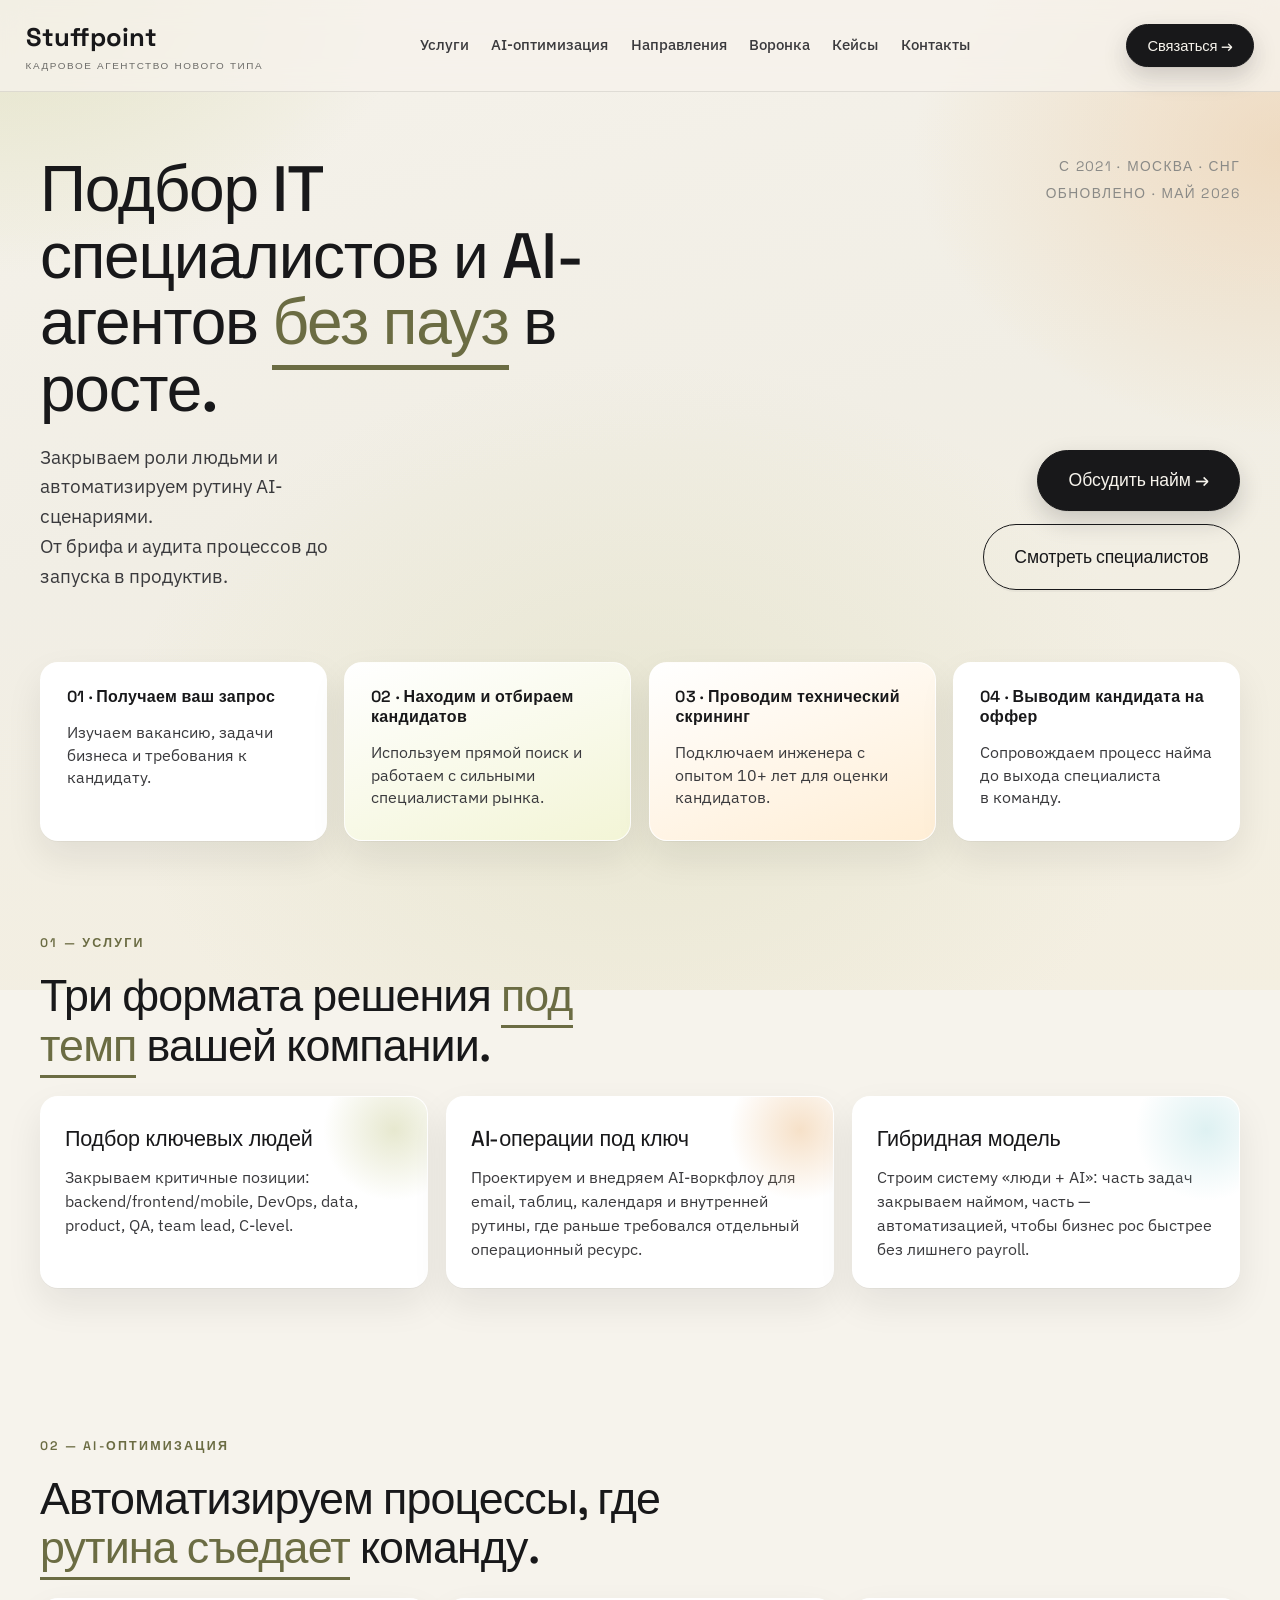
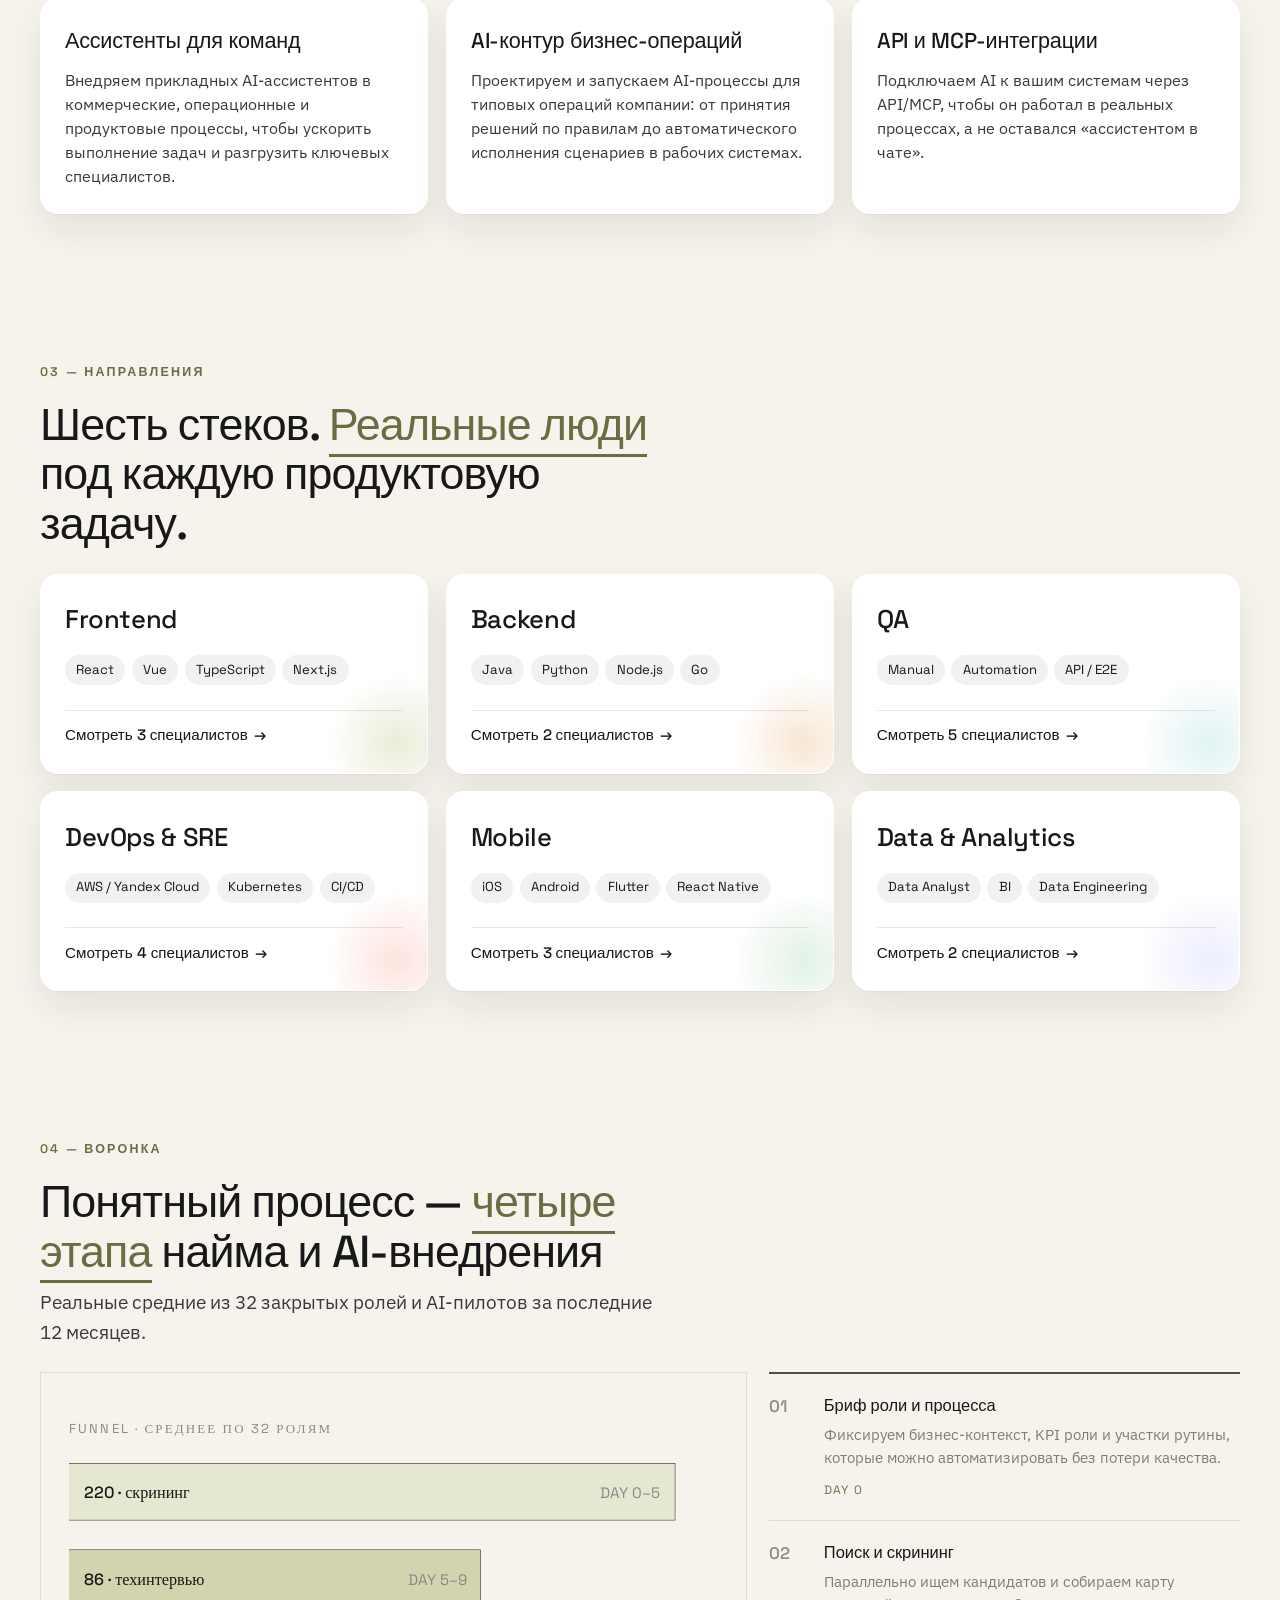
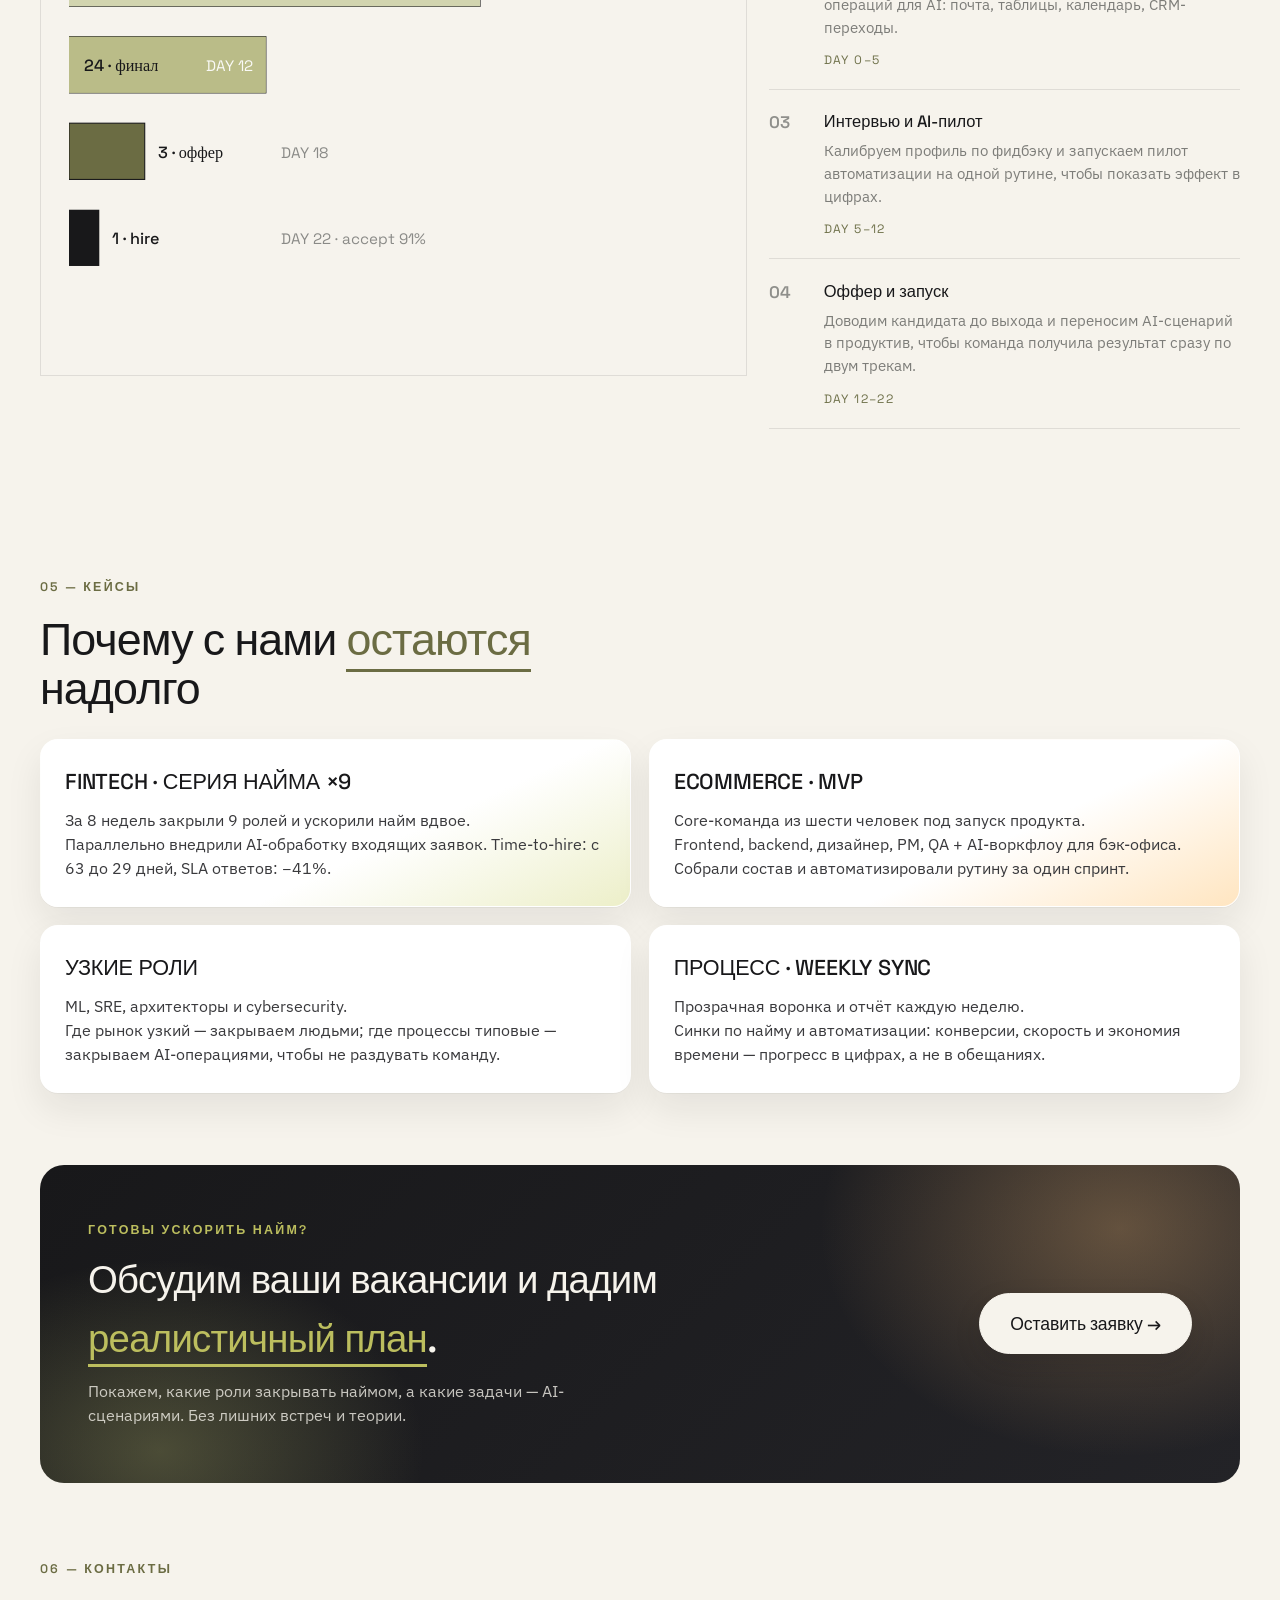
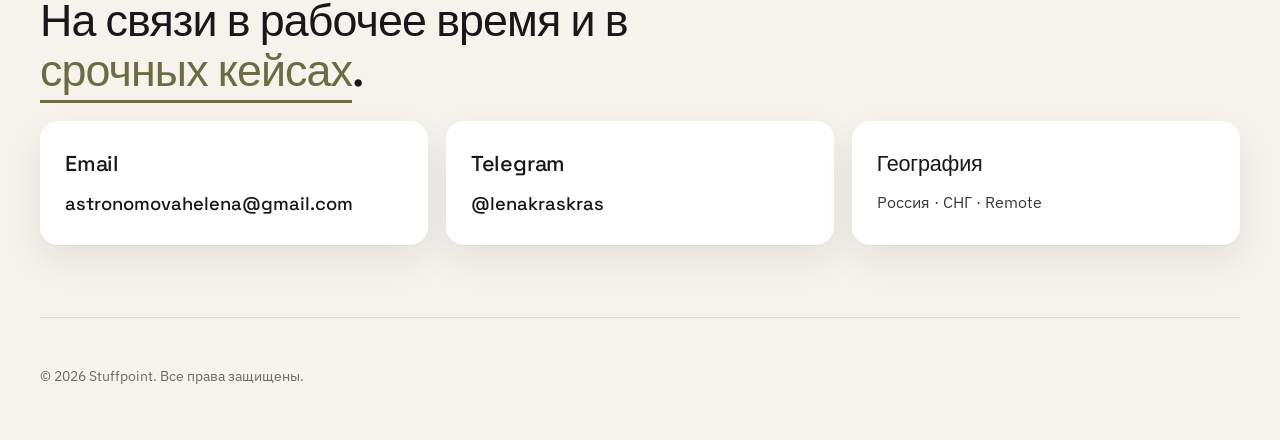
==== commit b976750f: "feat: update process tiles, contacts, specialists, and AI section copy" ====
--- a/index.html
+++ b/index.html
@@ -54,20 +54,20 @@
       <section class="kpis">
         <div class="kpi-grid">
           <div class="kpi reveal">
-            <span class="label">01 · закрытые роли</span>
-            <span class="v">420<sup>+</sup></span>
+            <span class="label">01 · Получаем ваш запрос</span>
+            <p class="kpi-copy">Изучаем вакансию, задачи бизнеса и требования к кандидату.</p>
           </div>
           <div class="kpi reveal">
-            <span class="label">02 · до интервью</span>
-            <span class="v">12<sup>дн</sup></span>
+            <span class="label">02 · Находим и отбираем кандидатов</span>
+            <p class="kpi-copy">Используем прямой поиск и работаем с сильными специалистами рынка.</p>
           </div>
           <div class="kpi reveal">
-            <span class="label">03 · accept rate</span>
-            <span class="v">91<sup>%</sup></span>
+            <span class="label">03 · Проводим технический скрининг</span>
+            <p class="kpi-copy">Подключаем инженера с опытом 10+ лет для оценки кандидатов.</p>
           </div>
           <div class="kpi reveal">
-            <span class="label">04 · первые резюме</span>
-            <span class="v">3–5<sup>дн</sup></span>
+            <span class="label">04 · Выводим кандидата на оффер</span>
+            <p class="kpi-copy">Сопровождаем процесс найма до выхода специалиста в команду.</p>
           </div>
         </div>
       </section>
@@ -109,17 +109,17 @@
         </div>
         <div class="grid cards-3">
           <article class="card reveal">
-            <h3>Email и обращения</h3>
-            <p>
-              AI читает входящие запросы, извлекает данные, маршрутизирует задачи и готовит черновики
-              ответов по правилам вашей команды.
-            </p>
-          </article>
-          <article class="card reveal">
-            <h3>Sheets и календарь</h3>
-            <p>
-              Автоматически обновляем Google Sheets, отчёты и события календаря из переписок, форм и CRM
-              — без ручного копирования.
+            <h3>Ассистенты для команд</h3>
+            <p>
+              Внедряем прикладных AI-ассистентов в коммерческие, операционные и продуктовые процессы,
+              чтобы ускорить выполнение задач и разгрузить ключевых специалистов.
+            </p>
+          </article>
+          <article class="card reveal">
+            <h3>AI-контур бизнес-операций</h3>
+            <p>
+              Проектируем и запускаем AI-процессы для типовых операций компании: от принятия решений по
+              правилам до автоматического исполнения сценариев в рабочих системах.
             </p>
           </article>
           <article class="card reveal">
@@ -146,7 +146,7 @@
               <li>TypeScript</li>
               <li>Next.js</li>
             </ul>
-            <a href="specialists/frontend.html">Смотреть 5 специалистов</a>
+            <a href="specialists/frontend.html">Смотреть 3 специалистов</a>
           </article>
           <article class="specialty-card reveal">
             <h3>Backend</h3>
@@ -156,7 +156,7 @@
               <li>Node.js</li>
               <li>Go</li>
             </ul>
-            <a href="specialists/backend.html">Смотреть 5 специалистов</a>
+            <a href="specialists/backend.html">Смотреть 2 специалистов</a>
           </article>
           <article class="specialty-card reveal">
             <h3>QA</h3>
@@ -174,7 +174,7 @@
               <li>Kubernetes</li>
               <li>CI/CD</li>
             </ul>
-            <a href="specialists/devops.html">Смотреть 5 специалистов</a>
+            <a href="specialists/devops.html">Смотреть 4 специалистов</a>
           </article>
           <article class="specialty-card reveal">
             <h3>Mobile</h3>
@@ -184,7 +184,7 @@
               <li>Flutter</li>
               <li>React Native</li>
             </ul>
-            <a href="specialists/mobile.html">Смотреть 5 специалистов</a>
+            <a href="specialists/mobile.html">Смотреть 3 специалистов</a>
           </article>
           <article class="specialty-card reveal">
             <h3>Data & Analytics</h3>
@@ -193,7 +193,7 @@
               <li>BI</li>
               <li>Data Engineering</li>
             </ul>
-            <a href="specialists/analytics.html">Смотреть 5 специалистов</a>
+            <a href="specialists/analytics.html">Смотреть 2 специалистов</a>
           </article>
         </div>
       </section>
@@ -327,11 +327,11 @@
         <div class="contacts-grid">
           <article class="card reveal">
             <h3>Email</h3>
-            <a href="mailto:hello@stuffpoint.agency">hello@stuffpoint.agency</a>
-          </article>
-          <article class="card reveal">
-            <h3>Телефон</h3>
-            <a href="tel:+79990000000">+7 (999) 000-00-00</a>
+            <a href="mailto:astronomovahelena@gmail.com">astronomovahelena@gmail.com</a>
+          </article>
+          <article class="card reveal">
+            <h3>Telegram</h3>
+            <a href="https://t.me/lenakraskras" target="_blank" rel="noopener noreferrer">@lenakraskras</a>
           </article>
           <article class="card reveal">
             <h3>География</h3>
@@ -353,8 +353,9 @@
         <p>Ответим в течение одного рабочего дня.</p>
 
         <form class="contact-form" action="https://api.web3forms.com/submit" method="POST">
-          <input type="hidden" name="access_key" value="YOUR_WEB3FORMS_ACCESS_KEY" />
+          <input type="hidden" name="access_key" value="2dd10723-09d4-4c78-9d98-0c86463ab3b0" />
           <input type="hidden" name="subject" value="Новая заявка с лендинга Stuffpoint" />
+          <input type="hidden" name="from_name" value="Stuffpoint" />
           <input type="checkbox" name="botcheck" class="hidden-field" tabindex="-1" autocomplete="off" />
 
           <label>
--- a/landing.css
+++ b/landing.css
@@ -201,6 +201,7 @@
 .btn-small {
   padding: 0.7rem 1.1rem;
   font-size: 0.92rem;
+  min-width: 128px;
 }
 
 .btn-ghost {
@@ -290,9 +291,9 @@
   box-shadow: var(--shadow);
   padding: 1.5rem 1.6rem;
   display: grid;
-  align-content: space-between;
-  gap: 1.2rem;
-  min-height: 9rem;
+  align-content: start;
+  gap: 0.85rem;
+  min-height: 11.2rem;
   transition: transform 0.25s ease, box-shadow 0.25s ease;
 }
 .kpi:hover {
@@ -303,11 +304,18 @@
 .kpi:nth-child(3) { background: linear-gradient(160deg, var(--paper) 0%, oklch(0.96 0.04 70) 100%); }
 .kpi .label {
   font-family: "Space Grotesk", sans-serif;
-  font-size: 1.05rem;
+  font-size: 1rem;
   letter-spacing: 0.02em;
   color: var(--text);
-  font-weight: 500;
+  font-weight: 600;
   line-height: 1.25;
+}
+.kpi .kpi-copy {
+  margin: 0;
+  color: var(--text-2);
+  font-size: 0.98rem;
+  line-height: 1.45;
+  text-wrap: pretty;
 }
 .kpi .v {
   font-family: "Space Grotesk", sans-serif;
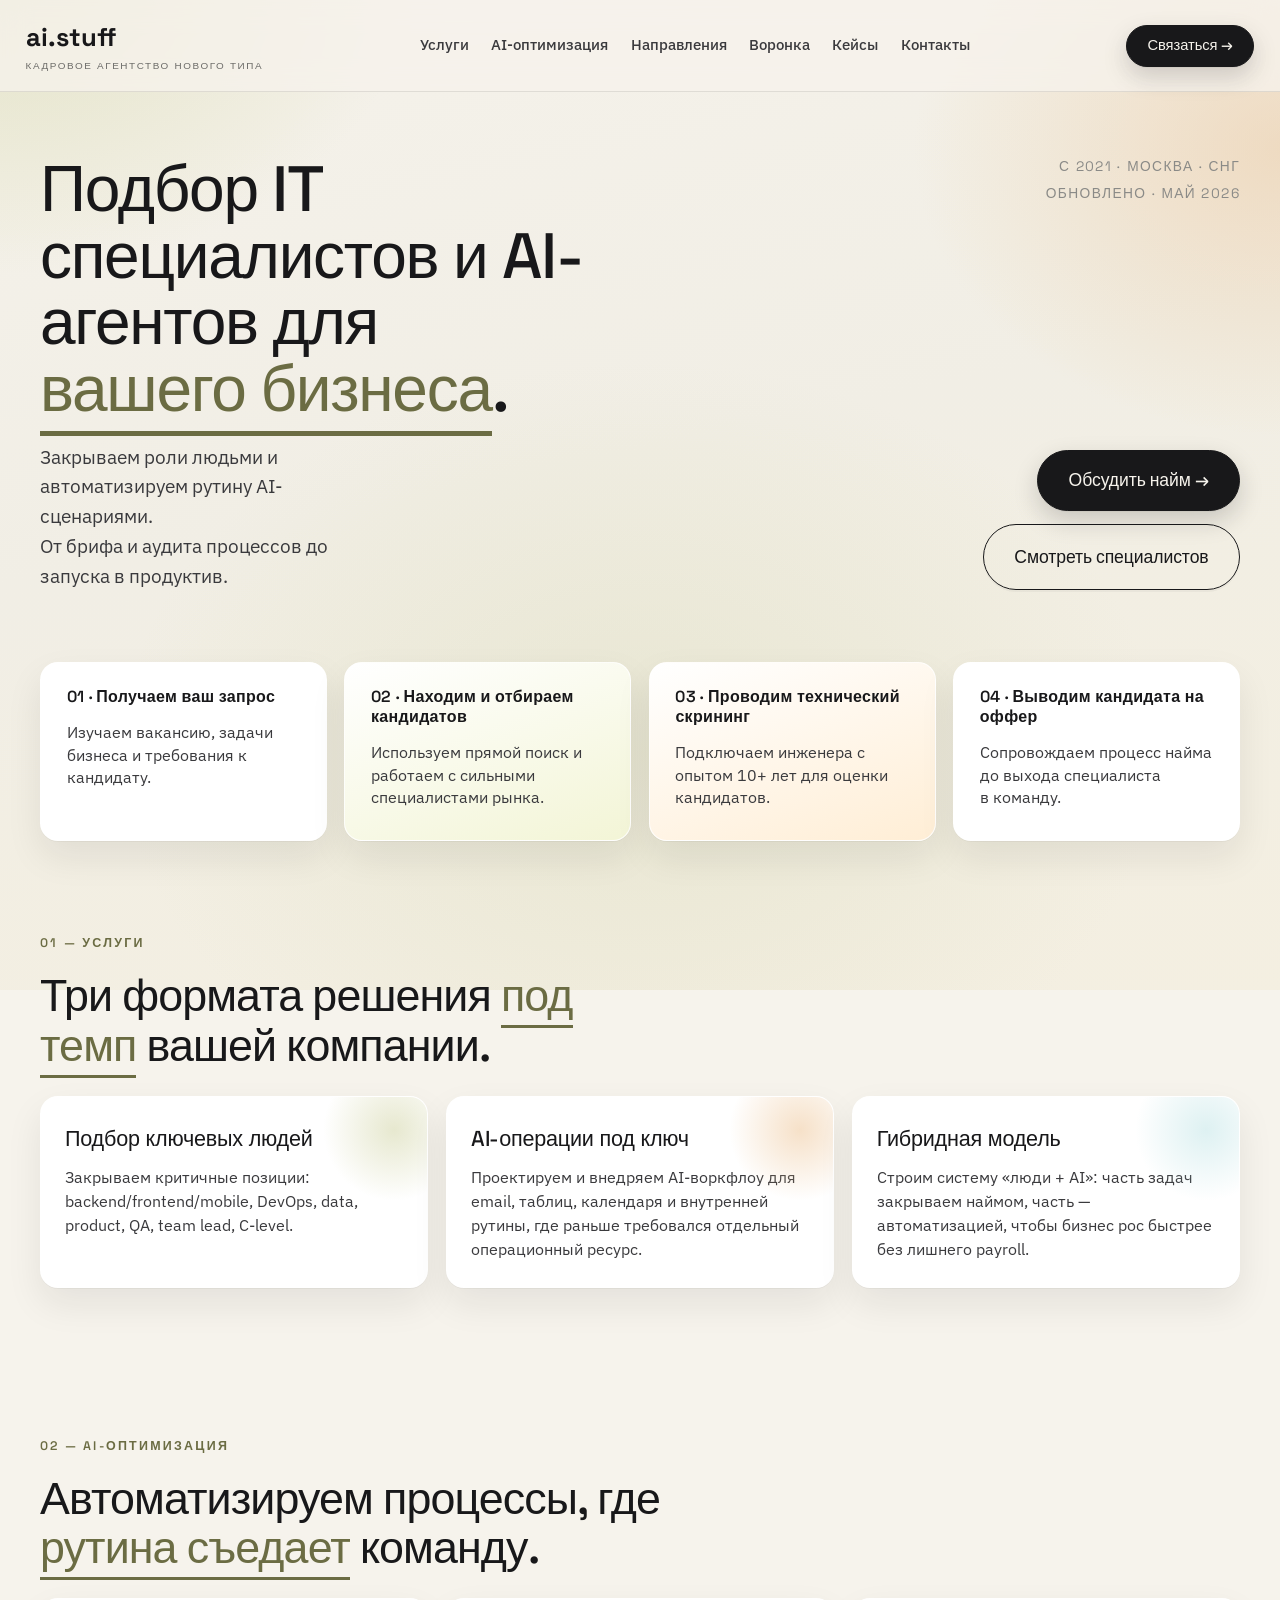
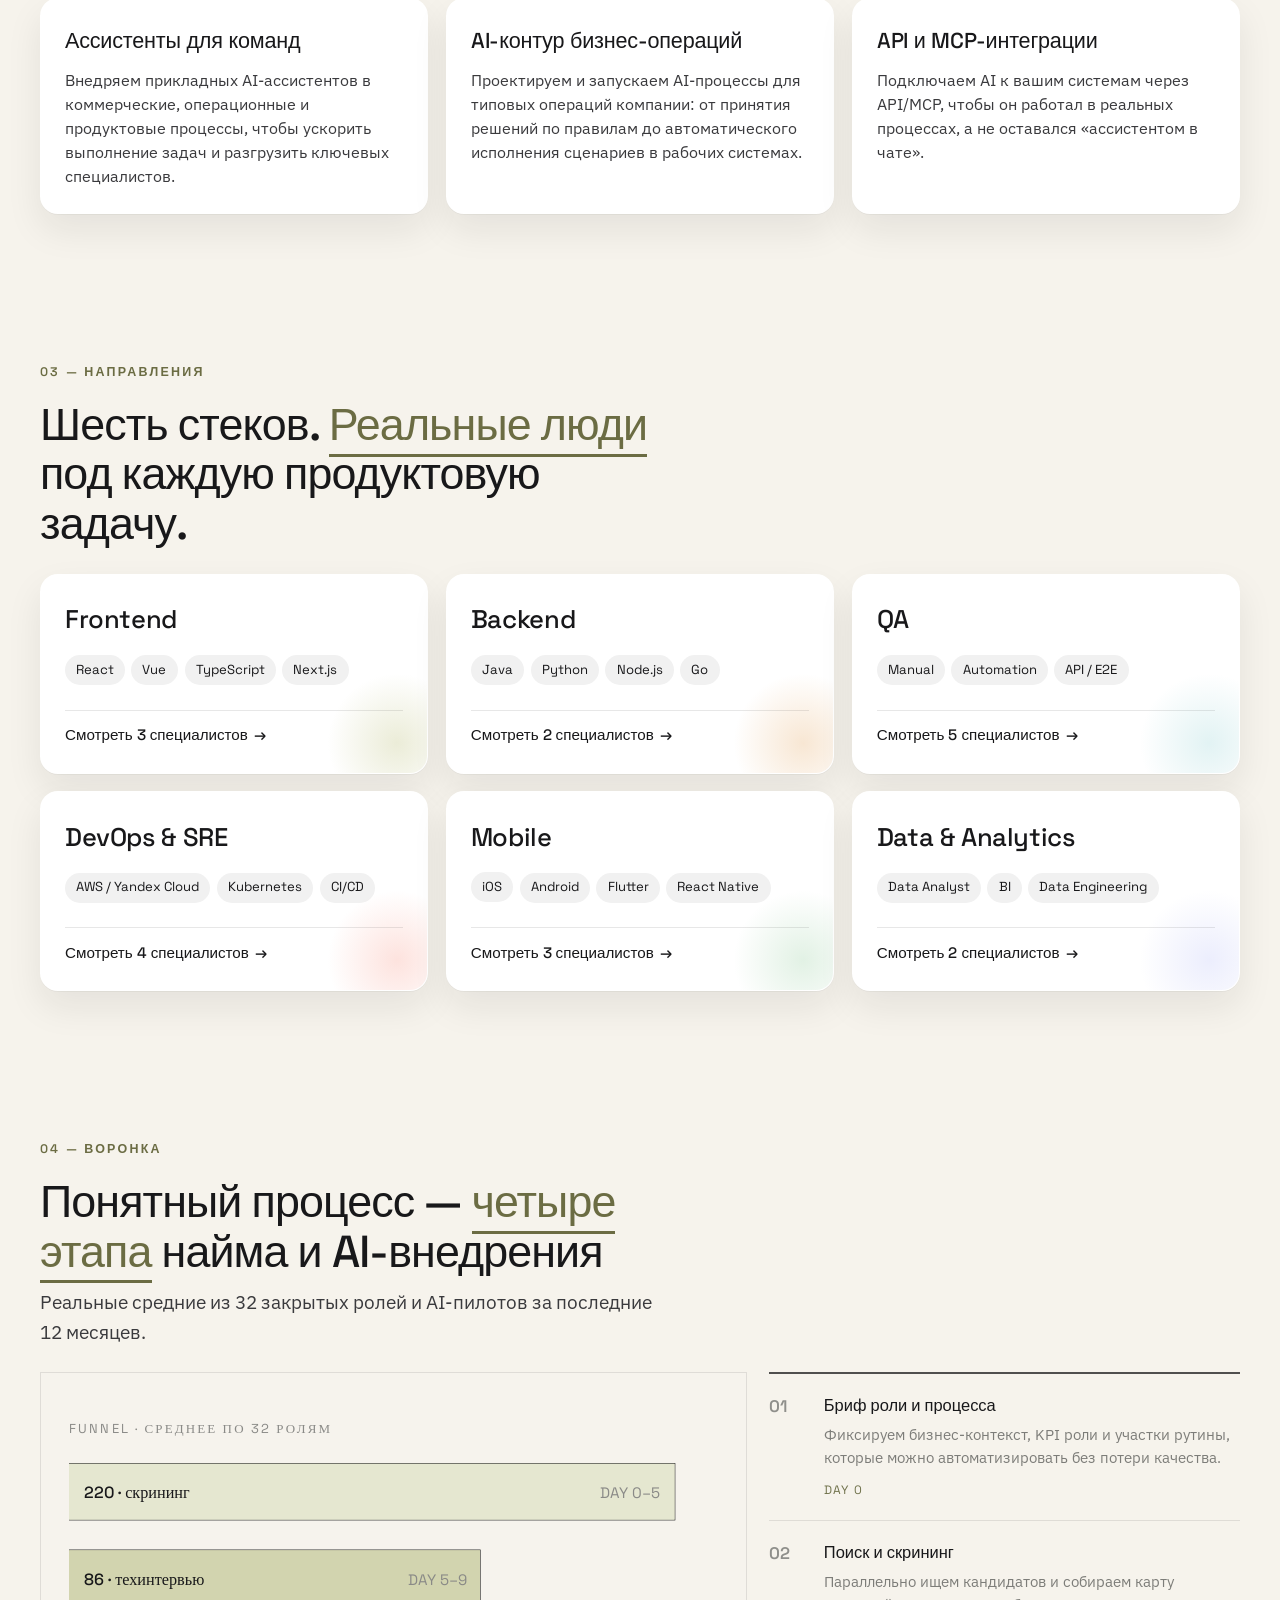
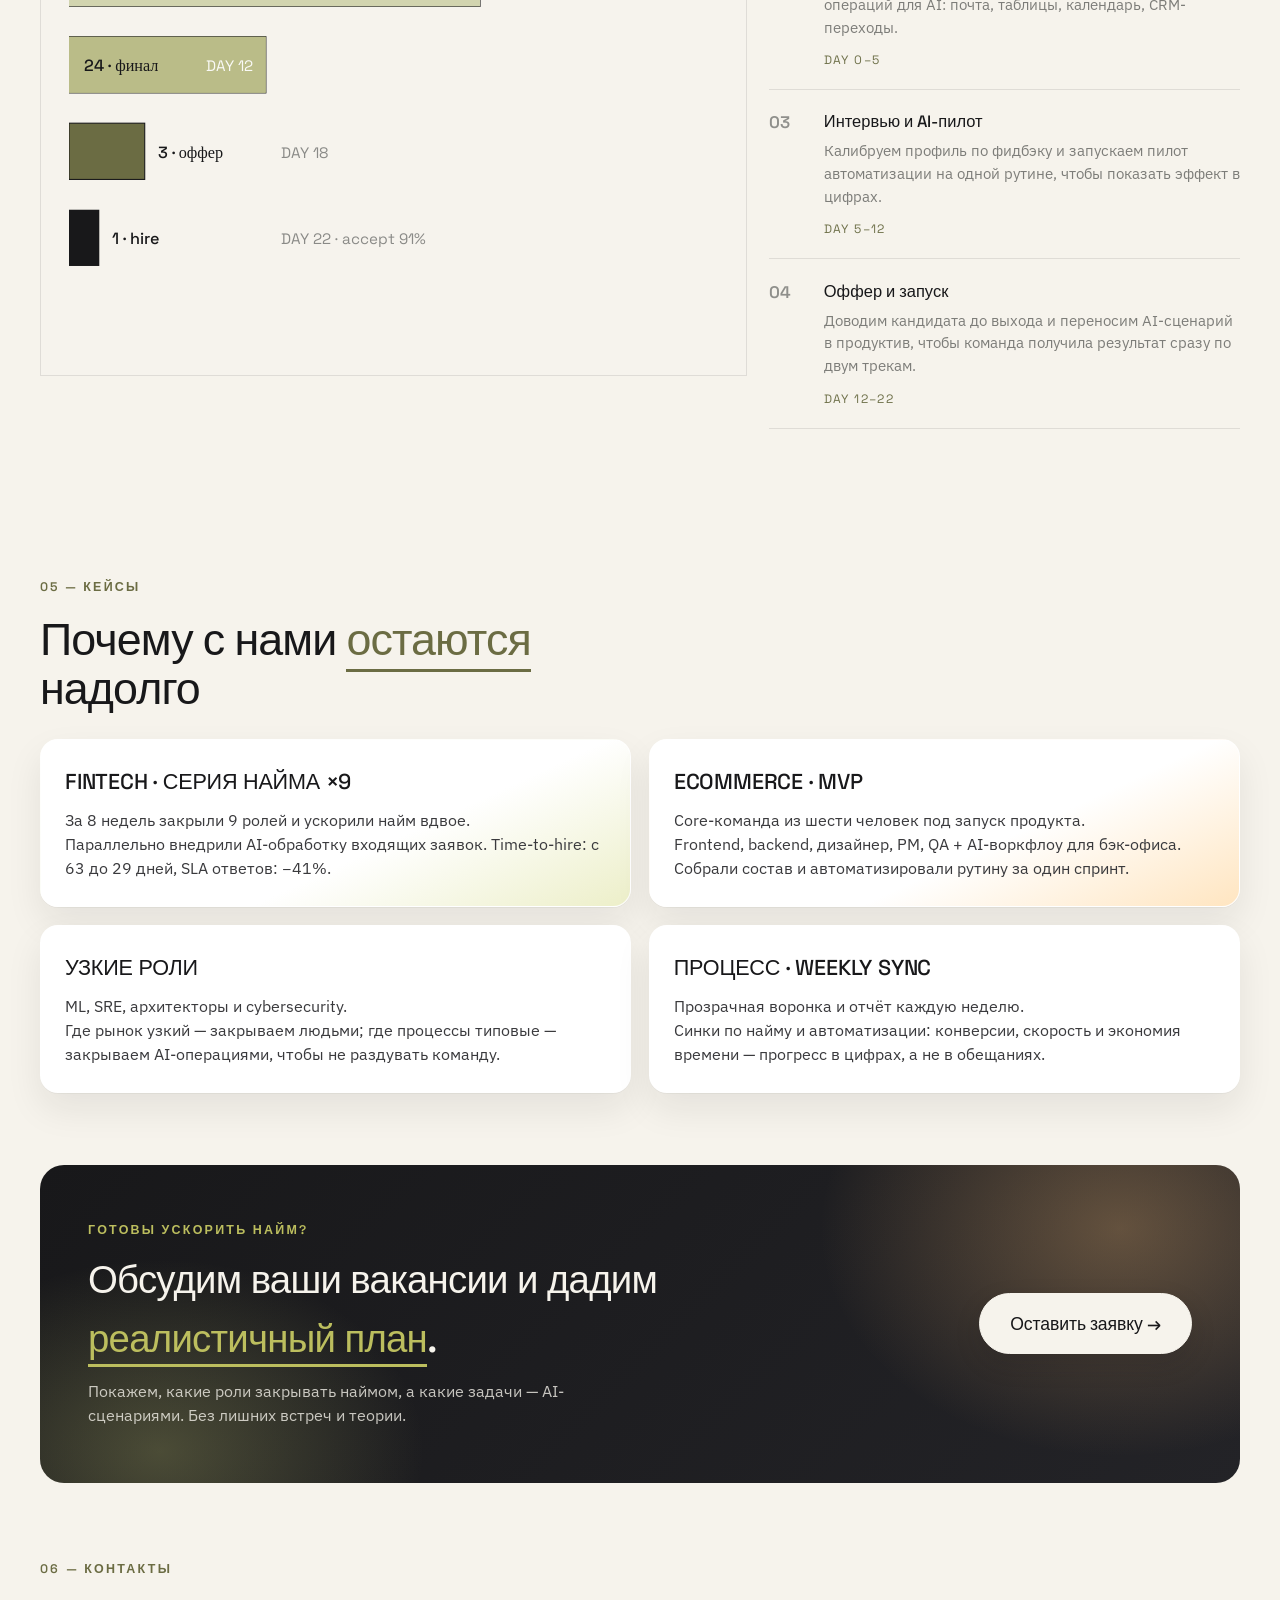
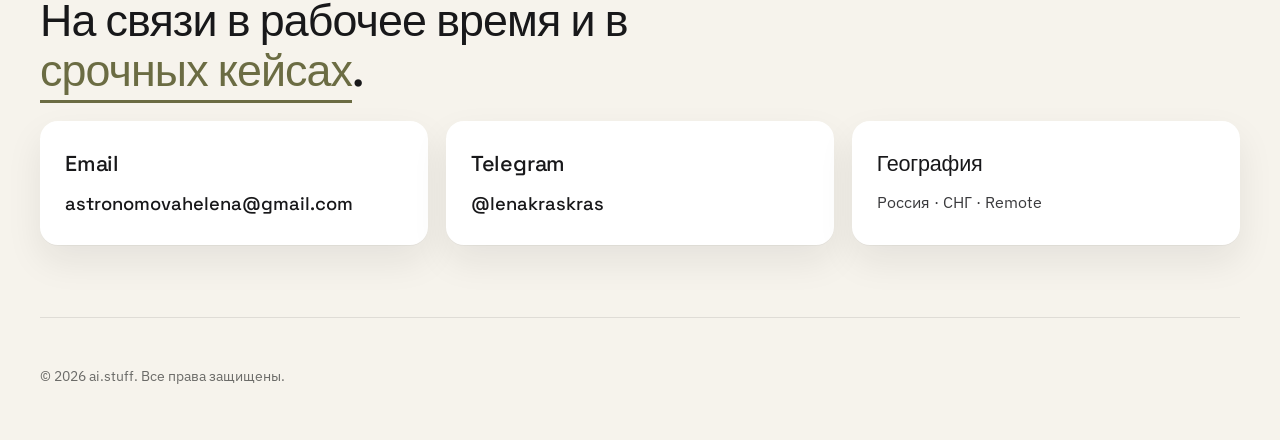
==== commit 7237a6ea: "chore: rebrand to ai.stuff and prepare custom domain" ====
--- a/index.html
+++ b/index.html
@@ -3,10 +3,10 @@
   <head>
     <meta charset="UTF-8" />
     <meta name="viewport" content="width=device-width, initial-scale=1" />
-    <title>Stuffpoint — Подбор IT и digital специалистов без пауз в найме</title>
+    <title>ai.stuff — Подбор IT и digital специалистов без пауз в найме</title>
     <meta
       name="description"
-      content="Stuffpoint — кадровое агентство нового типа: подбираем IT-специалистов и внедряем AI-операции для замены рутинных задач."
+      content="ai.stuff — кадровое агентство нового типа: подбираем IT-специалистов и внедряем AI-операции для замены рутинных задач."
     />
     <link rel="preconnect" href="https://fonts.googleapis.com" />
     <link rel="preconnect" href="https://fonts.gstatic.com" crossorigin />
@@ -21,7 +21,7 @@
 
     <header class="topbar">
       <a class="brand" href="#hero">
-        <span class="brand-main">Stuffpoint</span>
+        <span class="brand-main">ai.stuff</span>
         <span class="brand-sub">Кадровое агентство нового типа</span>
       </a>
       <nav class="topnav" aria-label="Основная навигация">
@@ -38,7 +38,7 @@
     <main>
       <section id="hero" class="hero section">
         <div class="hero-copy reveal">
-          <h1>Подбор IT специалистов и AI-агентов <span class="hl">без пауз</span> в росте.</h1>
+          <h1>Подбор IT специалистов и AI-агентов для <span class="hl">вашего бизнеса</span>.</h1>
           <div class="hero-meta">
             <div>с 2021 · Москва · СНГ</div>
             <div>обновлено · май 2026</div>
@@ -342,7 +342,7 @@
     </main>
 
     <footer class="footer">
-      <p>© <span id="year"></span> Stuffpoint. Все права защищены.</p>
+      <p>© <span id="year"></span> ai.stuff. Все права защищены.</p>
     </footer>
 
     <div class="modal" id="contact-modal" aria-hidden="true" role="dialog" aria-labelledby="modal-title">
@@ -354,8 +354,8 @@
 
         <form class="contact-form" action="https://api.web3forms.com/submit" method="POST">
           <input type="hidden" name="access_key" value="2dd10723-09d4-4c78-9d98-0c86463ab3b0" />
-          <input type="hidden" name="subject" value="Новая заявка с лендинга Stuffpoint" />
-          <input type="hidden" name="from_name" value="Stuffpoint" />
+          <input type="hidden" name="subject" value="Новая заявка с лендинга ai.stuff" />
+          <input type="hidden" name="from_name" value="ai.stuff" />
           <input type="checkbox" name="botcheck" class="hidden-field" tabindex="-1" autocomplete="off" />
 
           <label>
--- a/landing.css
+++ b/landing.css
@@ -1,4 +1,4 @@
-/* Stuffpoint Recruitment — Quiet Grid redesign
+/* ai.stuff — Quiet Grid redesign
    Палитра: молочный фон, графит, акцент — приглушённый олив + янтарь.
    Дух: швейцарская сетка, мягкие пузатые карточки, плотные данные.
 */
@@ -199,7 +199,9 @@
 }
 
 .btn-small {
-  padding: 0.7rem 1.1rem;
+  height: 42px;
+  padding: 0 1.1rem;
+  line-height: 1;
   font-size: 0.92rem;
   min-width: 128px;
 }
@@ -774,6 +776,212 @@
   font-size: 0.9rem;
 }
 
+/* ── Specialists V2 ─────────────────── */
+.spec-page .spec-back {
+  display: inline-block;
+  margin: 1.8rem 2.5rem 0;
+  font-family: "Space Grotesk", sans-serif;
+  font-size: 0.78rem;
+  letter-spacing: 0.18em;
+  text-transform: uppercase;
+  color: var(--muted);
+  text-decoration: none;
+}
+
+.spec-page .spec-back:hover {
+  color: var(--brand);
+}
+
+.spec-page .spec-head {
+  padding: 3rem 2.5rem 4rem;
+  border-bottom: 1px solid var(--line);
+  display: grid;
+  grid-template-columns: repeat(12, 1fr);
+  gap: 1.25rem;
+  align-items: end;
+}
+
+.spec-page .spec-head .id {
+  grid-column: 1 / span 12;
+  font-family: "Space Grotesk", sans-serif;
+  font-size: 0.7rem;
+  letter-spacing: 0.18em;
+  text-transform: uppercase;
+  color: var(--muted);
+  margin-bottom: 1.5rem;
+  display: flex;
+  justify-content: space-between;
+  border-bottom: 1px solid var(--line);
+  padding-bottom: 0.7rem;
+}
+
+.spec-page .spec-head h1 {
+  grid-column: 1 / span 8;
+  font-size: clamp(2.4rem, 5.5vw, 4.4rem);
+  line-height: 0.98;
+  margin: 0;
+  letter-spacing: -0.025em;
+  font-weight: 500;
+}
+
+.spec-page .spec-head h1 mark {
+  background: transparent;
+  color: var(--brand);
+  border-bottom: 3px solid var(--brand);
+}
+
+.spec-page .spec-head .lede {
+  grid-column: 9 / span 4;
+  color: var(--text-2);
+  font-size: 0.98rem;
+  margin: 0;
+}
+
+.spec-page .spec-list {
+  border-top: 1px solid var(--line-strong);
+}
+
+.spec-page .profile {
+  display: grid;
+  grid-template-columns: 4rem 14rem 1fr 10rem 7rem;
+  gap: 1.5rem;
+  padding: 1.6rem 2.5rem;
+  border-bottom: 1px solid var(--line);
+  align-items: start;
+  background: transparent;
+  border-radius: 0;
+  box-shadow: none;
+  transition: background 0.2s ease;
+}
+
+.spec-page .profile:hover {
+  background: var(--accent-soft);
+}
+
+.spec-page .profile .n,
+.spec-page .profile .nº {
+  font-family: "Space Grotesk", sans-serif;
+  font-size: 0.78rem;
+  color: var(--muted);
+  letter-spacing: 0.12em;
+}
+
+.spec-page .profile h3 {
+  font-size: 1.2rem;
+  margin: 0 0 0.3rem;
+  font-weight: 500;
+}
+
+.spec-page .profile .role {
+  font-size: 0.82rem;
+  color: var(--muted);
+  letter-spacing: 0.04em;
+}
+
+.spec-page .profile p {
+  margin: 0;
+  color: var(--text-2);
+  font-size: 0.92rem;
+  max-width: 48ch;
+}
+
+.spec-page .profile .chips {
+  display: flex;
+  flex-wrap: wrap;
+  gap: 0.3rem;
+  margin-top: 0.6rem;
+}
+
+.spec-page .profile .chip {
+  font-family: "Space Grotesk", sans-serif;
+  font-size: 0.72rem;
+  padding: 0.18rem 0.5rem;
+  border: 1px solid var(--line);
+  background: var(--bg);
+  color: var(--text-2);
+  border-radius: 0;
+}
+
+.spec-page .profile .stat {
+  font-family: "Space Grotesk", sans-serif;
+  min-width: 0;
+}
+
+.spec-page .profile .stat .v {
+  font-size: 1.3rem;
+  display: block;
+  line-height: 1;
+}
+
+.spec-page .profile .stat .l {
+  font-size: 0.7rem;
+  color: var(--muted);
+  letter-spacing: 0.1em;
+  text-transform: uppercase;
+  margin-top: 0.3rem;
+  display: block;
+}
+
+.spec-page .profile .request {
+  font-family: "Space Grotesk", sans-serif;
+  font-size: 0.85rem;
+  border: 1px solid var(--text);
+  padding: 0.55rem 0.9rem;
+  text-align: center;
+  align-self: start;
+  border-radius: 0;
+  color: var(--text);
+  text-decoration: none;
+  white-space: nowrap;
+}
+
+.spec-page .profile:hover .request {
+  background: var(--text);
+  color: var(--bg);
+}
+
+@media (max-width: 1080px) {
+  .spec-page .spec-back {
+    margin: 1.2rem 1.1rem 0;
+  }
+
+  .spec-page .spec-head {
+    grid-template-columns: 1fr;
+    padding: 2rem 1.1rem 2.2rem;
+    gap: 0.9rem;
+  }
+
+  .spec-page .spec-head .id,
+  .spec-page .spec-head h1,
+  .spec-page .spec-head .lede {
+    grid-column: auto;
+  }
+
+  .spec-page .spec-head .id {
+    flex-direction: column;
+    gap: 0.35rem;
+    margin-bottom: 0.7rem;
+  }
+
+  .spec-page .spec-list {
+    border-top: 0;
+  }
+
+  .spec-page .profile {
+    grid-template-columns: 1fr;
+    gap: 0.8rem;
+    border: 1px solid var(--line);
+    border-radius: var(--radius);
+    margin: 0 1.1rem 0.8rem;
+    padding: 1rem;
+    background: var(--paper);
+  }
+
+  .spec-page .profile .request {
+    justify-self: start;
+  }
+}
+
 /* ── Modal ─────────────────────────── */
 .modal {
   position: fixed;
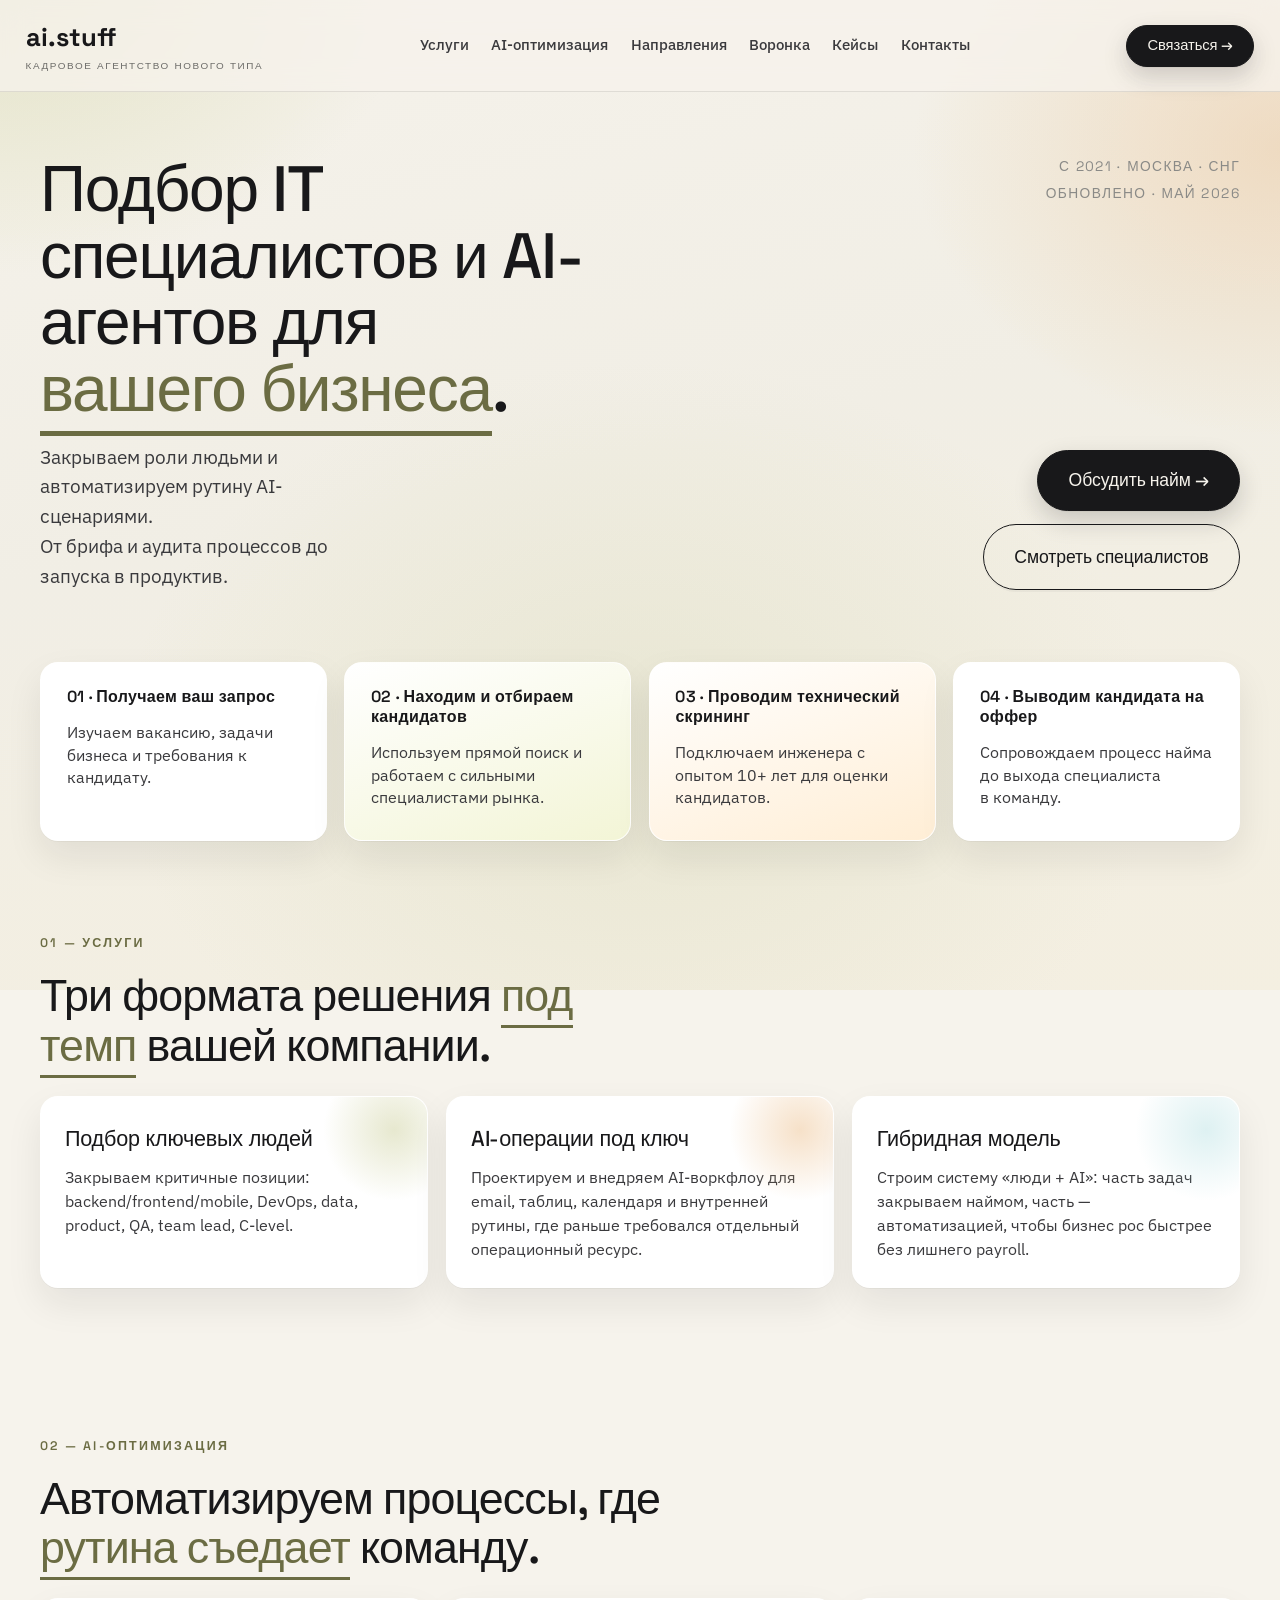
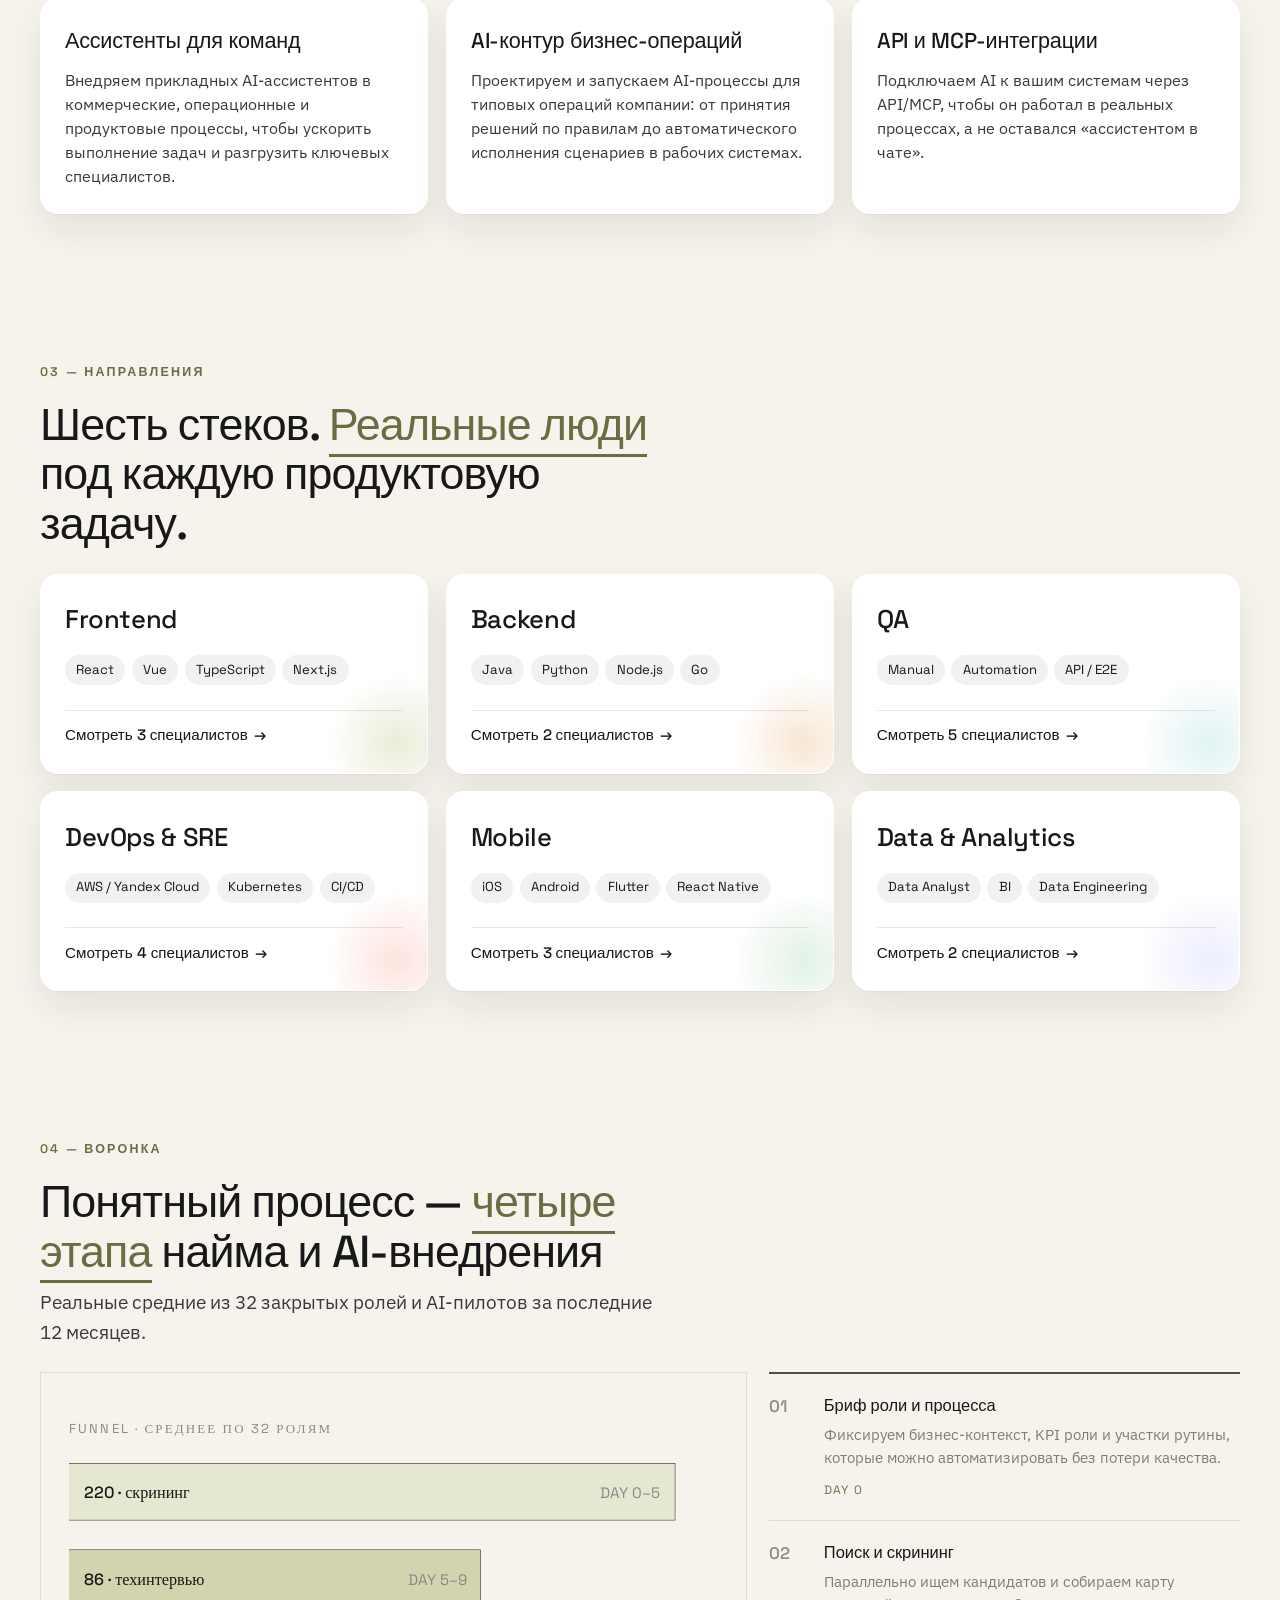
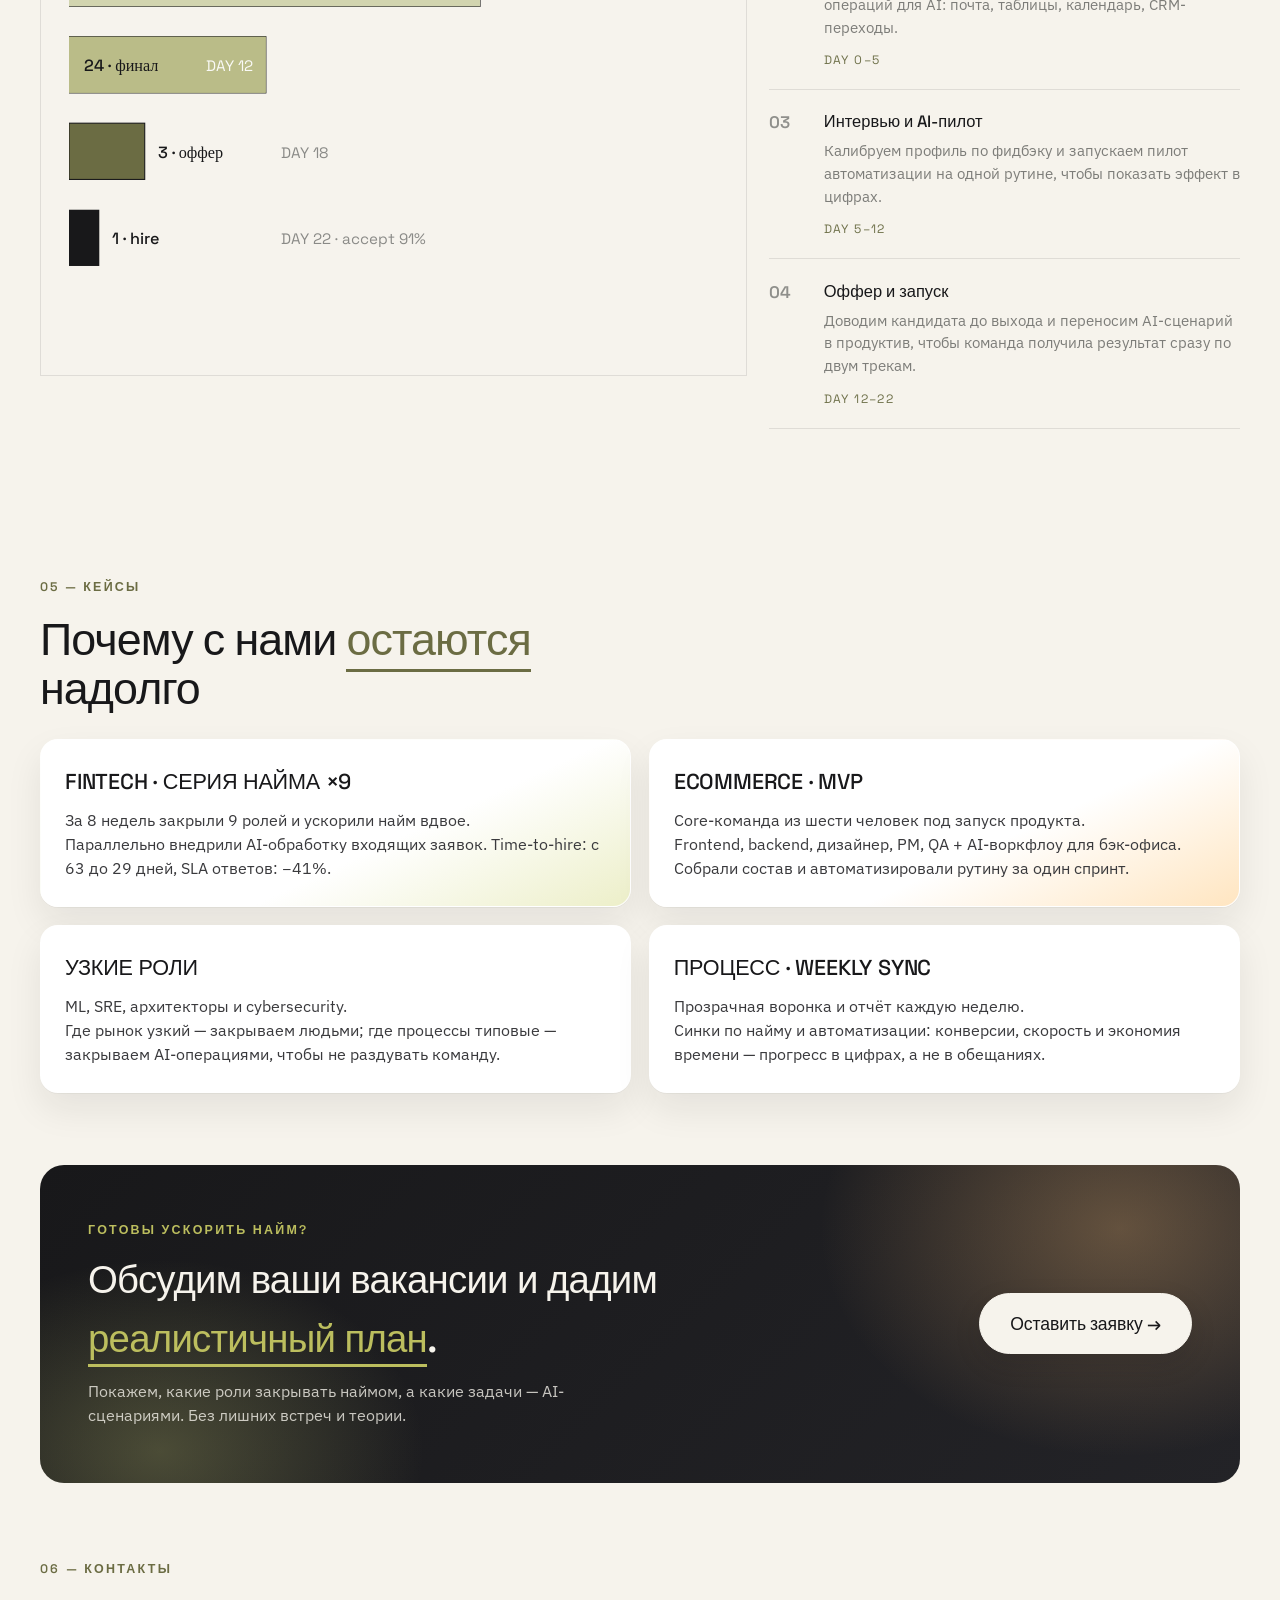
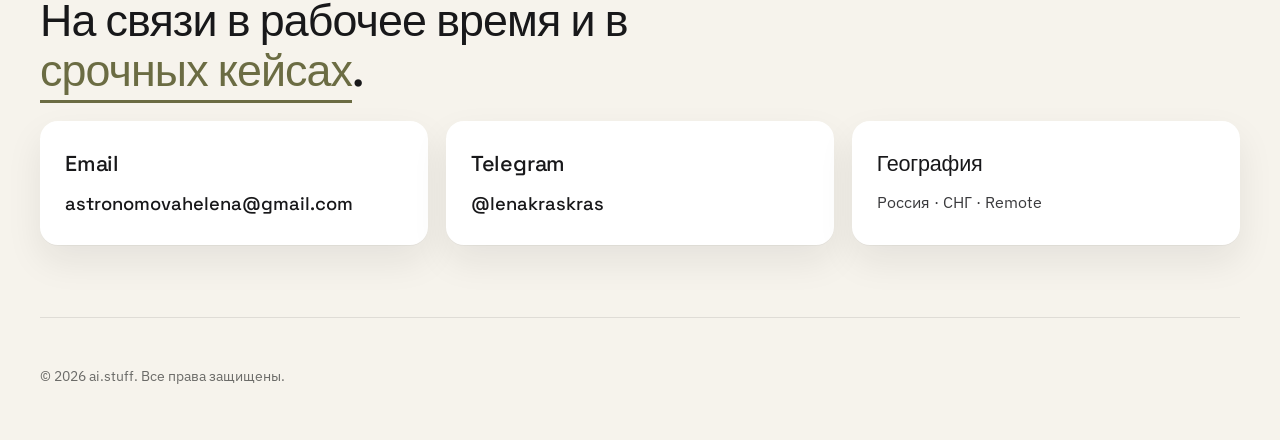
==== commit 06fd6221: "feat: improve specialist pages and async contact form submit" ====
--- a/index.html
+++ b/index.html
@@ -379,6 +379,7 @@
           </label>
 
           <button class="btn" type="submit">Отправить заявку</button>
+          <p class="form-status" id="contact-form-status" aria-live="polite"></p>
         </form>
       </div>
     </div>
--- a/landing.css
+++ b/landing.css
@@ -1059,6 +1059,21 @@
   pointer-events: none;
 }
 
+.form-status {
+  margin: 0.2rem 0 0;
+  min-height: 1.2rem;
+  font-size: 0.9rem;
+  color: var(--muted);
+}
+
+.form-status.is-success {
+  color: #2f7a42;
+}
+
+.form-status.is-error {
+  color: #b0413e;
+}
+
 /* ── Reveal анимация ────────────────── */
 .reveal {
   opacity: 0;
